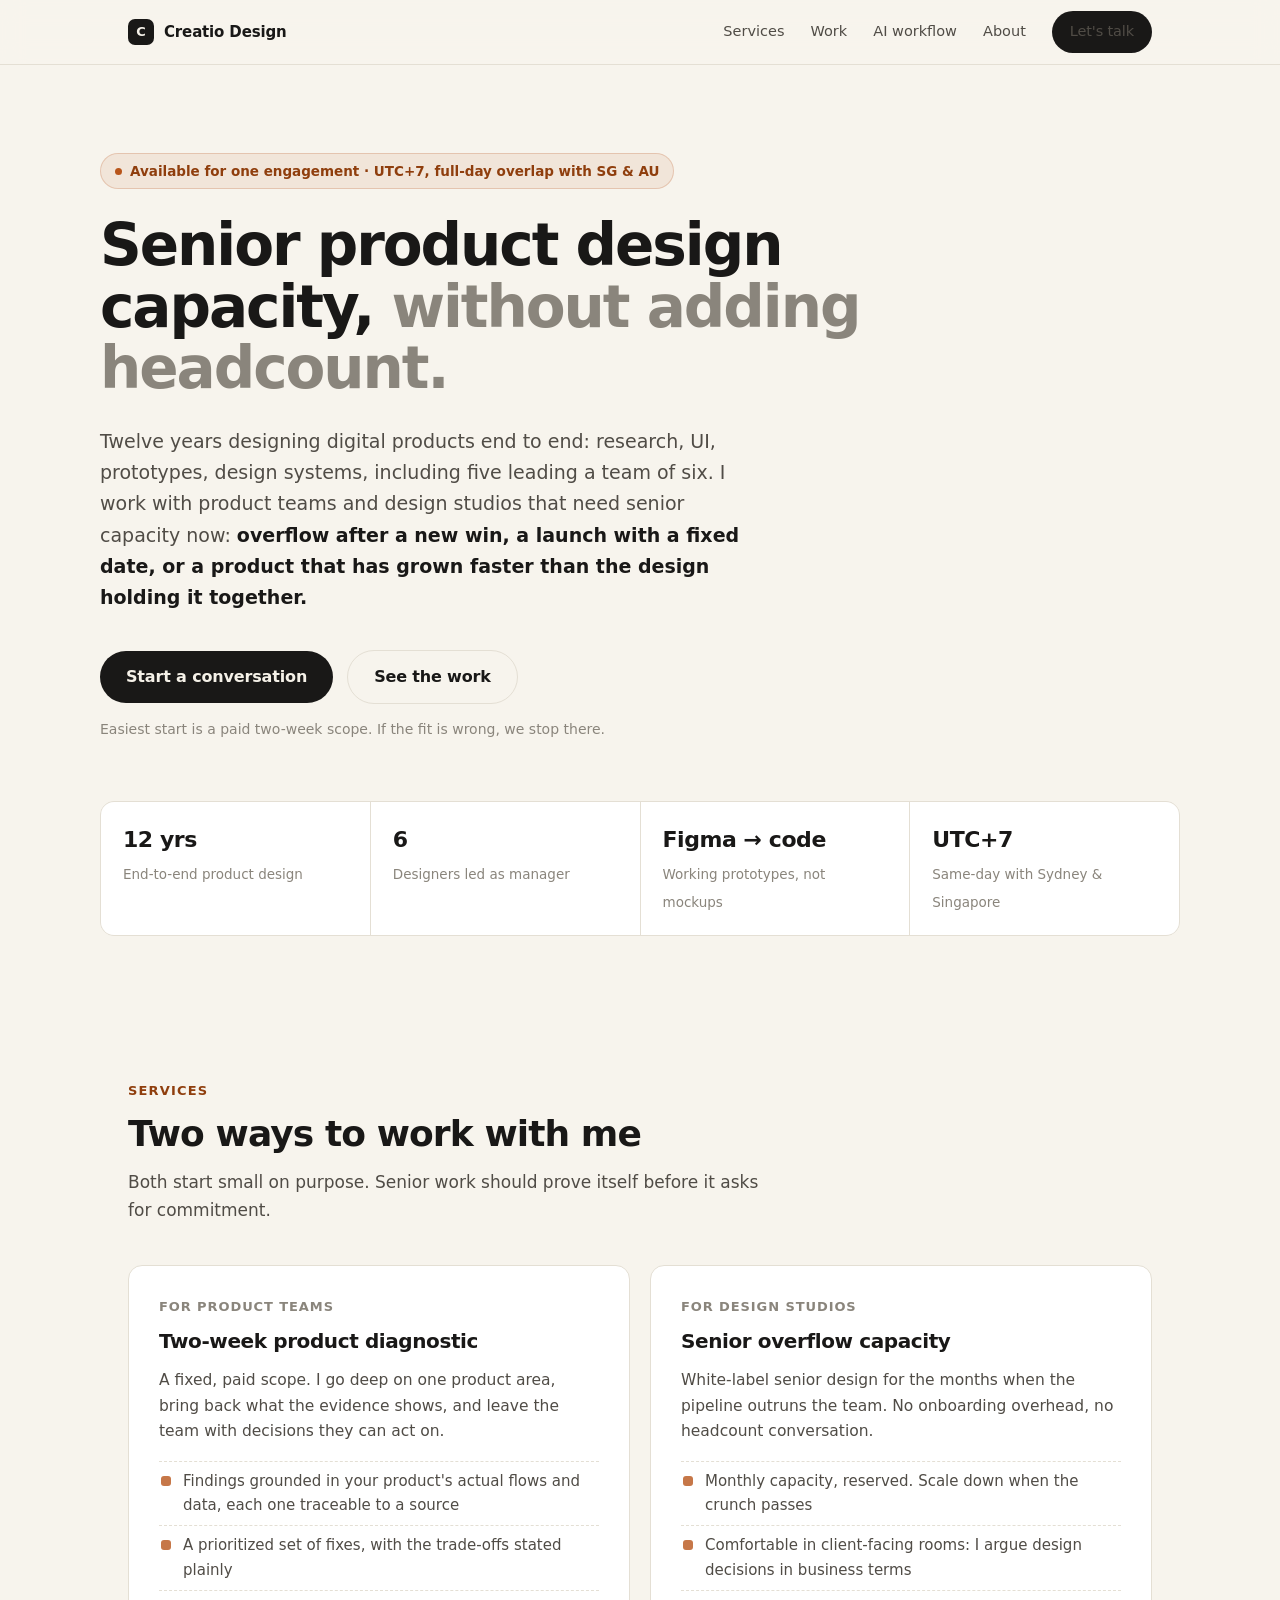
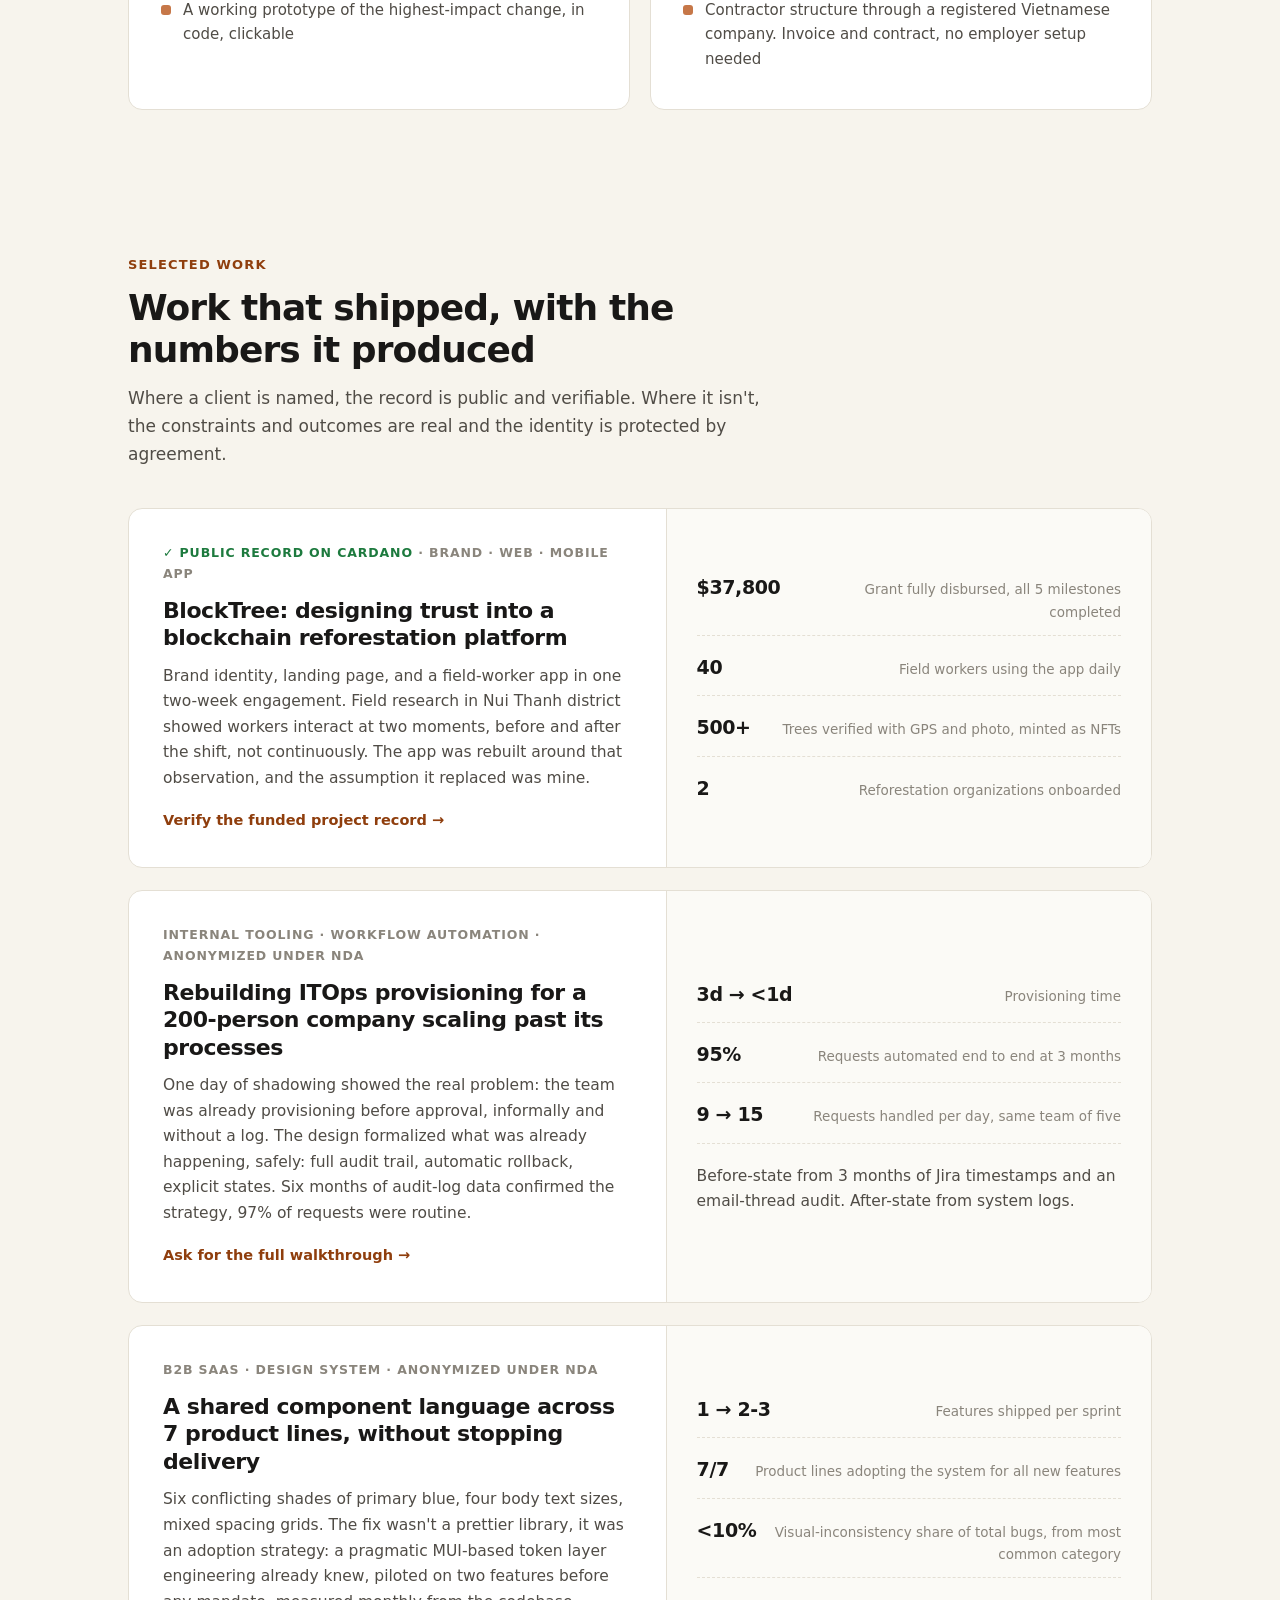
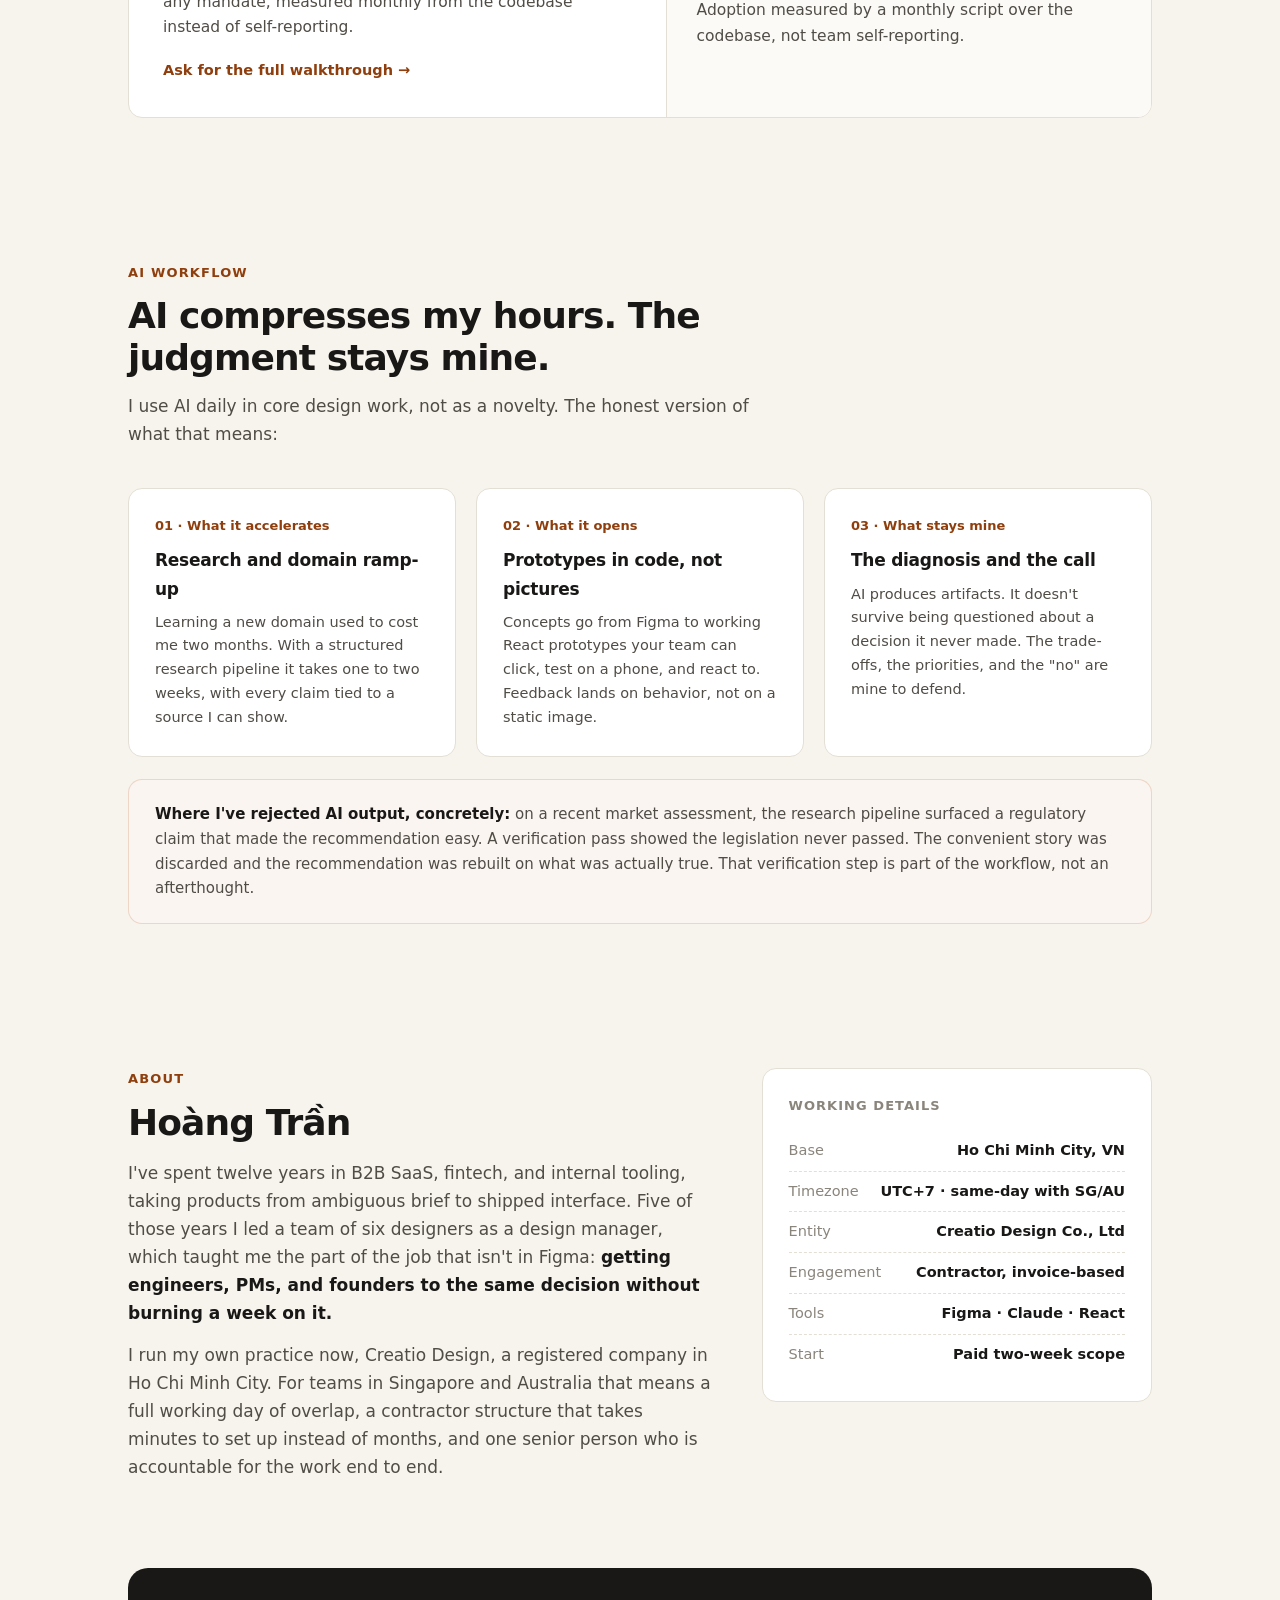
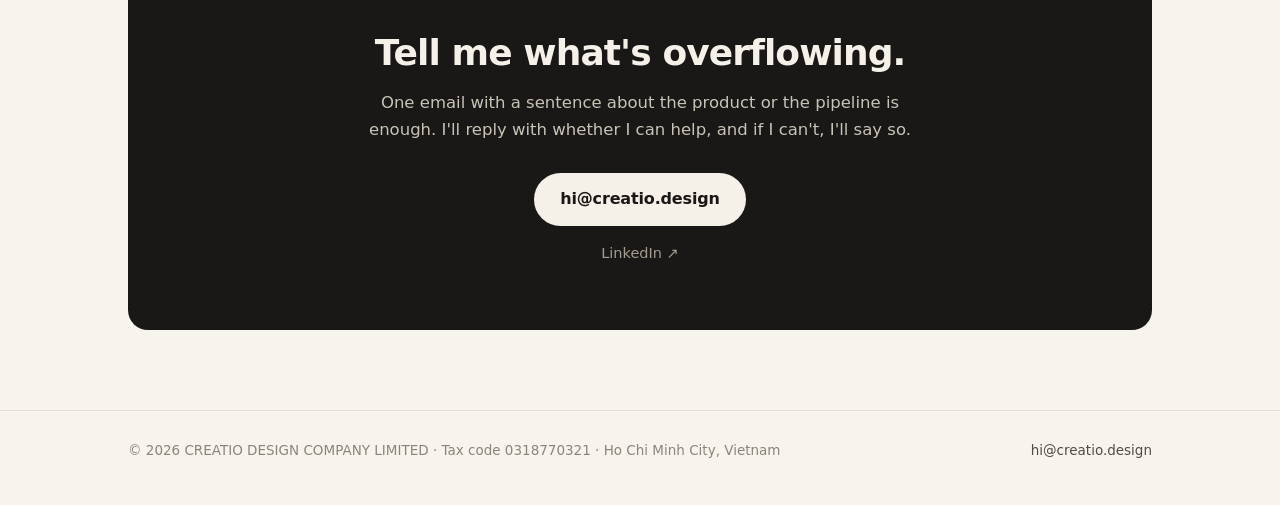
==== index.html @ 11fd7c92 "Add files via upload" ====
<!DOCTYPE html>
<html lang="en">
<head>
<meta charset="UTF-8">
<meta name="viewport" content="width=device-width, initial-scale=1.0">
<title>Hoàng Trần · Senior Product Designer · Creatio Design</title>
<meta name="description" content="Twelve years designing digital products end to end. Senior product design capacity for product teams and studios in Singapore and Australia, without adding headcount.">
<link rel="icon" href="data:image/svg+xml,<svg xmlns='http://www.w3.org/2000/svg' viewBox='0 0 32 32'><rect width='32' height='32' rx='7' fill='%23111110'/><text x='16' y='22' font-family='Inter,sans-serif' font-size='16' font-weight='700' fill='%23F5F1E8' text-anchor='middle'>C</text></svg>">
<style>
  @font-face { font-family:'Inter'; src:url('assets/fonts/inter-latin-400-normal.woff2') format('woff2'); font-weight:400; font-display:swap; }
  @font-face { font-family:'Inter'; src:url('assets/fonts/inter-latin-500-normal.woff2') format('woff2'); font-weight:500; font-display:swap; }
  @font-face { font-family:'Inter'; src:url('assets/fonts/inter-latin-600-normal.woff2') format('woff2'); font-weight:600; font-display:swap; }
  @font-face { font-family:'Inter'; src:url('assets/fonts/inter-latin-700-normal.woff2') format('woff2'); font-weight:700; font-display:swap; }

  :root {
    --bg: #F7F4ED;
    --surface: #FFFFFF;
    --ink: #191817;
    --ink-2: #504C46;
    --ink-3: #8A857C;
    --line: #E4DFD4;
    --accent: #B8551A;
    --accent-ink: #8F3E0D;
    --radius: 14px;
    --w: 1080px;
  }
  * { margin:0; padding:0; box-sizing:border-box; }
  html { scroll-behavior:smooth; }
  body {
    font-family:'Inter', system-ui, -apple-system, sans-serif;
    background:var(--bg); color:var(--ink);
    font-size:17px; line-height:1.65;
    -webkit-font-smoothing:antialiased;
    font-feature-settings:'ss01' 1;
  }
  .wrap { max-width:var(--w); margin:0 auto; padding:0 28px; }
  .tnum { font-variant-numeric:tabular-nums; }

  /* ---------- header ---------- */
  header {
    position:sticky; top:0; z-index:10;
    background:color-mix(in srgb, var(--bg) 88%, transparent);
    backdrop-filter:blur(12px);
    border-bottom:1px solid var(--line);
  }
  .nav { display:flex; align-items:center; justify-content:space-between; height:64px; }
  .brand { display:flex; align-items:center; gap:10px; font-weight:600; font-size:15px; letter-spacing:-0.01em; color:var(--ink); text-decoration:none; }
  .brand-mark { width:26px; height:26px; border-radius:7px; background:var(--ink); color:#F5F1E8; display:grid; place-items:center; font-size:13px; font-weight:700; }
  .nav-links { display:flex; gap:26px; align-items:center; }
  .nav-links a { font-size:14.5px; font-weight:500; color:var(--ink-2); text-decoration:none; }
  .nav-links a:hover { color:var(--ink); }
  .btn {
    display:inline-block; background:var(--ink); color:#F5F1E8;
    font-size:14.5px; font-weight:600; text-decoration:none;
    padding:9px 18px; border-radius:99px; letter-spacing:-0.01em;
  }
  .btn:hover { background:#000; }
  .btn-lg { padding:13px 26px; font-size:16px; }
  .btn-ghost { background:transparent; color:var(--ink); border:1.5px solid var(--line); }
  .btn-ghost:hover { background:var(--surface); border-color:var(--ink-3); }

  /* ---------- hero ---------- */
  .hero { padding:88px 0 72px; }
  .kicker {
    display:inline-flex; align-items:center; gap:8px;
    font-size:13.5px; font-weight:600; color:var(--accent-ink);
    background:color-mix(in srgb, var(--accent) 9%, transparent);
    border:1px solid color-mix(in srgb, var(--accent) 22%, transparent);
    padding:6px 14px; border-radius:99px; margin-bottom:26px;
  }
  .kicker .dot { width:7px; height:7px; border-radius:99px; background:var(--accent); }
  h1 {
    font-size:clamp(36px, 5.4vw, 58px); line-height:1.06;
    letter-spacing:-0.035em; font-weight:700; max-width:820px;
  }
  h1 em { font-style:normal; color:var(--ink-3); }
  .lede { margin-top:26px; max-width:660px; font-size:19px; color:var(--ink-2); }
  .lede strong { color:var(--ink); font-weight:600; }
  .hero-cta { margin-top:36px; display:flex; gap:14px; flex-wrap:wrap; align-items:center; }
  .hero-note { font-size:14px; color:var(--ink-3); margin-top:14px; }

  .facts {
    margin-top:60px; display:grid;
    grid-template-columns:repeat(4, 1fr); gap:1px;
    background:var(--line); border:1px solid var(--line);
    border-radius:var(--radius); overflow:hidden;
  }
  .fact { background:var(--surface); padding:20px 22px; }
  .fact b { display:block; font-size:22px; font-weight:700; letter-spacing:-0.02em; }
  .fact span { font-size:13.5px; color:var(--ink-3); }

  /* ---------- sections ---------- */
  section { padding:72px 0; }
  .sec-head { margin-bottom:40px; max-width:640px; }
  .sec-label { font-size:13px; font-weight:600; text-transform:uppercase; letter-spacing:0.09em; color:var(--accent-ink); margin-bottom:12px; }
  h2 { font-size:clamp(26px, 3.4vw, 36px); letter-spacing:-0.025em; line-height:1.15; font-weight:700; }
  .sec-head p { margin-top:14px; color:var(--ink-2); }

  /* ---------- services ---------- */
  .cards2 { display:grid; grid-template-columns:1fr 1fr; gap:20px; }
  .card {
    background:var(--surface); border:1px solid var(--line);
    border-radius:var(--radius); padding:30px;
  }
  .card h3 { font-size:20px; letter-spacing:-0.02em; margin-bottom:10px; }
  .card p { font-size:15.5px; color:var(--ink-2); }
  .card ul { list-style:none; margin-top:16px; }
  .card li { font-size:15px; color:var(--ink-2); padding:7px 0 7px 24px; position:relative; border-top:1px dashed var(--line); }
  .card li::before { content:''; position:absolute; left:2px; top:14px; width:10px; height:10px; border-radius:3px; background:color-mix(in srgb, var(--accent) 80%, transparent); }
  .card .who { font-size:13px; font-weight:600; color:var(--ink-3); text-transform:uppercase; letter-spacing:0.07em; margin-bottom:8px; }

  /* ---------- work ---------- */
  .work-list { display:flex; flex-direction:column; gap:22px; }
  .work {
    background:var(--surface); border:1px solid var(--line);
    border-radius:var(--radius); overflow:hidden;
    display:grid; grid-template-columns:1.05fr 0.95fr;
  }
  .work-cover { grid-column:1/-1; display:grid; grid-template-columns:repeat(3,1fr); gap:2px; }
  .work-cover img { width:100%; height:190px; object-fit:cover; display:block; background:#0E1F14; }
  .work-body { padding:34px; display:flex; flex-direction:column; }
  .work-tag { font-size:12.5px; font-weight:600; letter-spacing:0.07em; text-transform:uppercase; color:var(--ink-3); margin-bottom:12px; }
  .work-tag .verified { color:#1D7A3E; }
  .work h3 { font-size:22px; letter-spacing:-0.02em; line-height:1.25; margin-bottom:12px; }
  .work p { font-size:15.5px; color:var(--ink-2); }
  .work-link { margin-top:auto; padding-top:18px; font-size:14.5px; font-weight:600; color:var(--accent-ink); text-decoration:none; }
  .work-link:hover { text-decoration:underline; }
  .work-metrics {
    background:#FBFAF6; border-left:1px solid var(--line);
    padding:28px 30px; display:flex; flex-direction:column; justify-content:center; gap:16px;
  }
  .metric { display:flex; align-items:baseline; justify-content:space-between; gap:14px; border-bottom:1px dashed var(--line); padding-bottom:12px; }
  .metric:last-child { border-bottom:none; padding-bottom:0; }
  .metric b { font-size:19px; font-weight:700; letter-spacing:-0.02em; white-space:nowrap; }
  .metric span { font-size:13.5px; color:var(--ink-3); text-align:right; }
  .method-note { font-size:12.5px; color:var(--ink-3); margin-top:4px; }

  /* ---------- AI ---------- */
  .ai-grid { display:grid; grid-template-columns:1fr 1fr 1fr; gap:20px; }
  .ai-card { background:var(--surface); border:1px solid var(--line); border-radius:var(--radius); padding:26px; }
  .ai-card .n { font-size:13px; font-weight:700; color:var(--accent-ink); margin-bottom:10px; }
  .ai-card h3 { font-size:17px; letter-spacing:-0.015em; margin-bottom:8px; }
  .ai-card p { font-size:14.5px; color:var(--ink-2); }
  .ai-note {
    margin-top:22px; background:color-mix(in srgb, var(--accent) 6%, var(--surface));
    border:1px solid color-mix(in srgb, var(--accent) 20%, transparent);
    border-radius:var(--radius); padding:22px 26px; font-size:15px; color:var(--ink-2);
  }
  .ai-note b { color:var(--ink); }

  /* ---------- about / contact ---------- */
  .about { display:grid; grid-template-columns:1.2fr 0.8fr; gap:48px; align-items:start; }
  .about p { color:var(--ink-2); margin-bottom:14px; }
  .about p strong { color:var(--ink); }
  .side-card { background:var(--surface); border:1px solid var(--line); border-radius:var(--radius); padding:26px; }
  .side-card h4 { font-size:13px; text-transform:uppercase; letter-spacing:0.08em; color:var(--ink-3); margin-bottom:14px; }
  .side-row { display:flex; justify-content:space-between; gap:12px; font-size:14.5px; padding:8px 0; border-bottom:1px dashed var(--line); }
  .side-row:last-child { border-bottom:none; }
  .side-row span { color:var(--ink-3); }
  .side-row b { font-weight:600; text-align:right; }

  .contact {
    background:var(--ink); color:#F5F1E8; border-radius:20px;
    padding:64px 48px; text-align:center; margin-bottom:80px;
  }
  .contact h2 { color:#F5F1E8; }
  .contact p { max-width:560px; margin:16px auto 0; color:#C9C3B7; font-size:16.5px; }
  .contact .btn { background:#F5F1E8; color:var(--ink); margin-top:30px; }
  .contact .btn:hover { background:#fff; }
  .contact .mail { display:block; margin-top:16px; font-size:14.5px; color:#A39D91; text-decoration:none; }

  footer { border-top:1px solid var(--line); padding:28px 0 44px; }
  .foot { display:flex; justify-content:space-between; gap:18px; flex-wrap:wrap; font-size:13.5px; color:var(--ink-3); }
  .foot a { color:var(--ink-2); text-decoration:none; }

  @media (max-width: 880px) {
    .facts { grid-template-columns:1fr 1fr; }
    .cards2, .ai-grid { grid-template-columns:1fr; }
    .work { grid-template-columns:1fr; }
    .work-metrics { border-left:none; border-top:1px solid var(--line); }
    .about { grid-template-columns:1fr; }
    .nav-links a:not(.btn) { display:none; }
  }
</style>
</head>
<body>

<header>
  <div class="wrap nav">
    <a class="brand" href="#top"><span class="brand-mark">C</span> Creatio Design</a>
    <nav class="nav-links">
      <a href="#services">Services</a>
      <a href="#work">Work</a>
      <a href="#ai">AI workflow</a>
      <a href="#about">About</a>
      <a class="btn" href="mailto:hi@creatio.design">Let's talk</a>
    </nav>
  </div>
</header>

<main id="top">

  <!-- ============ HERO ============ -->
  <div class="wrap hero">
    <div class="kicker"><span class="dot"></span> Available for one engagement · UTC+7, full-day overlap with SG &amp; AU</div>
    <h1>Senior product design capacity, <em>without adding headcount.</em></h1>
    <p class="lede">
      Twelve years designing digital products end to end: research, UI, prototypes,
      design systems, including five leading a team of six. I work with product teams
      and design studios that need senior capacity now: <strong>overflow after a new win,
      a launch with a fixed date, or a product that has grown faster than the design
      holding it together.</strong>
    </p>
    <div class="hero-cta">
      <a class="btn btn-lg" href="mailto:hi@creatio.design">Start a conversation</a>
      <a class="btn btn-lg btn-ghost" href="#work">See the work</a>
    </div>
    <p class="hero-note">Easiest start is a paid two-week scope. If the fit is wrong, we stop there.</p>

    <div class="facts">
      <div class="fact"><b class="tnum">12 yrs</b><span>End-to-end product design</span></div>
      <div class="fact"><b class="tnum">6</b><span>Designers led as manager</span></div>
      <div class="fact"><b>Figma → code</b><span>Working prototypes, not mockups</span></div>
      <div class="fact"><b>UTC+7</b><span>Same-day with Sydney &amp; Singapore</span></div>
    </div>
  </div>

  <!-- ============ SERVICES ============ -->
  <section id="services">
    <div class="wrap">
      <div class="sec-head">
        <div class="sec-label">Services</div>
        <h2>Two ways to work with me</h2>
        <p>Both start small on purpose. Senior work should prove itself before it asks for commitment.</p>
      </div>
      <div class="cards2">
        <div class="card">
          <div class="who">For product teams</div>
          <h3>Two-week product diagnostic</h3>
          <p>A fixed, paid scope. I go deep on one product area, bring back what the
             evidence shows, and leave the team with decisions they can act on.</p>
          <ul>
            <li>Findings grounded in your product's actual flows and data, each one traceable to a source</li>
            <li>A prioritized set of fixes, with the trade-offs stated plainly</li>
            <li>A working prototype of the highest-impact change, in code, clickable</li>
          </ul>
        </div>
        <div class="card">
          <div class="who">For design studios</div>
          <h3>Senior overflow capacity</h3>
          <p>White-label senior design for the months when the pipeline outruns the team.
             No onboarding overhead, no headcount conversation.</p>
          <ul>
            <li>Monthly capacity, reserved. Scale down when the crunch passes</li>
            <li>Comfortable in client-facing rooms: I argue design decisions in business terms</li>
            <li>Contractor structure through a registered Vietnamese company. Invoice and contract, no employer setup needed</li>
          </ul>
        </div>
      </div>
    </div>
  </section>

  <!-- ============ WORK ============ -->
  <section id="work">
    <div class="wrap">
      <div class="sec-head">
        <div class="sec-label">Selected work</div>
        <h2>Work that shipped, with the numbers it produced</h2>
        <p>Where a client is named, the record is public and verifiable.
           Where it isn't, the constraints and outcomes are real and the identity is protected by agreement.</p>
      </div>

      <div class="work-list">

        <!-- BlockTree -->
        <div class="work">
          <div class="work-cover">
            <img src="assets/img/bt-brand-logo.png" alt="BlockTree brand identity" loading="lazy" onerror="this.remove()">
            <img src="assets/img/bt-app-cover.png" alt="BlockTree field worker app" loading="lazy" onerror="this.remove()">
            <img src="assets/img/bt-web-cover.png" alt="BlockTree website" loading="lazy" onerror="this.remove()">
          </div>
          <div class="work-body">
            <div class="work-tag"><span class="verified">✓ Public record on Cardano</span> · Brand · Web · Mobile app</div>
            <h3>BlockTree: designing trust into a blockchain reforestation platform</h3>
            <p>Brand identity, landing page, and a field-worker app in one two-week engagement.
               Field research in Nui Thanh district showed workers interact at two moments,
               before and after the shift, not continuously. The app was rebuilt around that
               observation, and the assumption it replaced was mine.</p>
            <!-- data-slot: blocktree-imagery -->
            <a class="work-link" href="https://projectcatalyst.io/funds/9/dapps-products-and-integrations/cardano-forest-blocktreeasia" target="_blank" rel="noopener">Verify the funded project record →</a>
          </div>
          <div class="work-metrics">
            <div class="metric"><b class="tnum">$37,800</b><span>Grant fully disbursed, all 5 milestones completed</span></div>
            <div class="metric"><b class="tnum">40</b><span>Field workers using the app daily</span></div>
            <div class="metric"><b class="tnum">500+</b><span>Trees verified with GPS and photo, minted as NFTs</span></div>
            <div class="metric"><b class="tnum">2</b><span>Reforestation organizations onboarded</span></div>
          </div>
        </div>

        <!-- ITOps -->
        <div class="work">
          <div class="work-body">
            <div class="work-tag">Internal tooling · Workflow automation · Anonymized under NDA</div>
            <h3>Rebuilding ITOps provisioning for a 200-person company scaling past its processes</h3>
            <p>One day of shadowing showed the real problem: the team was already provisioning
               before approval, informally and without a log. The design formalized what was
               already happening, safely: full audit trail, automatic rollback, explicit states.
               Six months of audit-log data confirmed the strategy, 97% of requests were routine.</p>
            <a class="work-link" href="mailto:hi@creatio.design?subject=ITOps case walkthrough">Ask for the full walkthrough →</a>
          </div>
          <div class="work-metrics">
            <div class="metric"><b class="tnum">3d → &lt;1d</b><span>Provisioning time</span></div>
            <div class="metric"><b class="tnum">95%</b><span>Requests automated end to end at 3 months</span></div>
            <div class="metric"><b class="tnum">9 → 15</b><span>Requests handled per day, same team of five</span></div>
            <p class="method-note">Before-state from 3 months of Jira timestamps and an email-thread audit. After-state from system logs.</p>
          </div>
        </div>

        <!-- Design system -->
        <div class="work">
          <div class="work-body">
            <div class="work-tag">B2B SaaS · Design system · Anonymized under NDA</div>
            <h3>A shared component language across 7 product lines, without stopping delivery</h3>
            <p>Six conflicting shades of primary blue, four body text sizes, mixed spacing grids.
               The fix wasn't a prettier library, it was an adoption strategy: a pragmatic
               MUI-based token layer engineering already knew, piloted on two features before
               any mandate, measured monthly from the codebase instead of self-reporting.</p>
            <a class="work-link" href="mailto:hi@creatio.design?subject=Design system case walkthrough">Ask for the full walkthrough →</a>
          </div>
          <div class="work-metrics">
            <div class="metric"><b class="tnum">1 → 2-3</b><span>Features shipped per sprint</span></div>
            <div class="metric"><b class="tnum">7/7</b><span>Product lines adopting the system for all new features</span></div>
            <div class="metric"><b class="tnum">&lt;10%</b><span>Visual-inconsistency share of total bugs, from most common category</span></div>
            <p class="method-note">Adoption measured by a monthly script over the codebase, not team self-reporting.</p>
          </div>
        </div>

      </div>
    </div>
  </section>

  <!-- ============ AI ============ -->
  <section id="ai">
    <div class="wrap">
      <div class="sec-head">
        <div class="sec-label">AI workflow</div>
        <h2>AI compresses my hours. The judgment stays mine.</h2>
        <p>I use AI daily in core design work, not as a novelty. The honest version of what that means:</p>
      </div>
      <div class="ai-grid">
        <div class="ai-card">
          <div class="n">01 · What it accelerates</div>
          <h3>Research and domain ramp-up</h3>
          <p>Learning a new domain used to cost me two months. With a structured research
             pipeline it takes one to two weeks, with every claim tied to a source I can show.</p>
        </div>
        <div class="ai-card">
          <div class="n">02 · What it opens</div>
          <h3>Prototypes in code, not pictures</h3>
          <p>Concepts go from Figma to working React prototypes your team can click,
             test on a phone, and react to. Feedback lands on behavior, not on a static image.</p>
        </div>
        <div class="ai-card">
          <div class="n">03 · What stays mine</div>
          <h3>The diagnosis and the call</h3>
          <p>AI produces artifacts. It doesn't survive being questioned about a decision
             it never made. The trade-offs, the priorities, and the "no" are mine to defend.</p>
        </div>
      </div>
      <div class="ai-note">
        <b>Where I've rejected AI output, concretely:</b> on a recent market assessment,
        the research pipeline surfaced a regulatory claim that made the recommendation easy.
        A verification pass showed the legislation never passed. The convenient story was
        discarded and the recommendation was rebuilt on what was actually true. That
        verification step is part of the workflow, not an afterthought.
      </div>
    </div>
  </section>

  <!-- ============ ABOUT ============ -->
  <section id="about">
    <div class="wrap about">
      <div>
        <div class="sec-label">About</div>
        <h2>Hoàng Trần</h2>
        <p style="margin-top:16px;">
          I've spent twelve years in B2B SaaS, fintech, and internal tooling, taking products
          from ambiguous brief to shipped interface. Five of those years I led a team of six
          designers as a design manager, which taught me the part of the job that isn't in
          Figma: <strong>getting engineers, PMs, and founders to the same decision without
          burning a week on it.</strong>
        </p>
        <p>
          I run my own practice now, Creatio Design, a registered company in Ho Chi Minh City.
          For teams in Singapore and Australia that means a full working day of overlap,
          a contractor structure that takes minutes to set up instead of months, and one
          senior person who is accountable for the work end to end.
        </p>
      </div>
      <div class="side-card">
        <h4>Working details</h4>
        <div class="side-row"><span>Base</span><b>Ho Chi Minh City, VN</b></div>
        <div class="side-row"><span>Timezone</span><b>UTC+7 · same-day with SG/AU</b></div>
        <div class="side-row"><span>Entity</span><b>Creatio Design Co., Ltd</b></div>
        <div class="side-row"><span>Engagement</span><b>Contractor, invoice-based</b></div>
        <div class="side-row"><span>Tools</span><b>Figma · Claude · React</b></div>
        <div class="side-row"><span>Start</span><b>Paid two-week scope</b></div>
      </div>
    </div>
  </section>

  <!-- ============ CONTACT ============ -->
  <div class="wrap">
    <div class="contact" id="contact">
      <h2>Tell me what's overflowing.</h2>
      <p>One email with a sentence about the product or the pipeline is enough.
         I'll reply with whether I can help, and if I can't, I'll say so.</p>
      <a class="btn btn-lg" href="mailto:hi@creatio.design">hi@creatio.design</a>
      <a class="mail" href="https://www.linkedin.com/in/hoangtran-designer" target="_blank" rel="noopener">LinkedIn ↗</a>
    </div>
  </div>

</main>

<footer>
  <div class="wrap foot">
    <div>© 2026 CREATIO DESIGN COMPANY LIMITED · Tax code 0318770321 · Ho Chi Minh City, Vietnam</div>
    <div><a href="mailto:hi@creatio.design">hi@creatio.design</a></div>
  </div>
</footer>

</body>
</html>
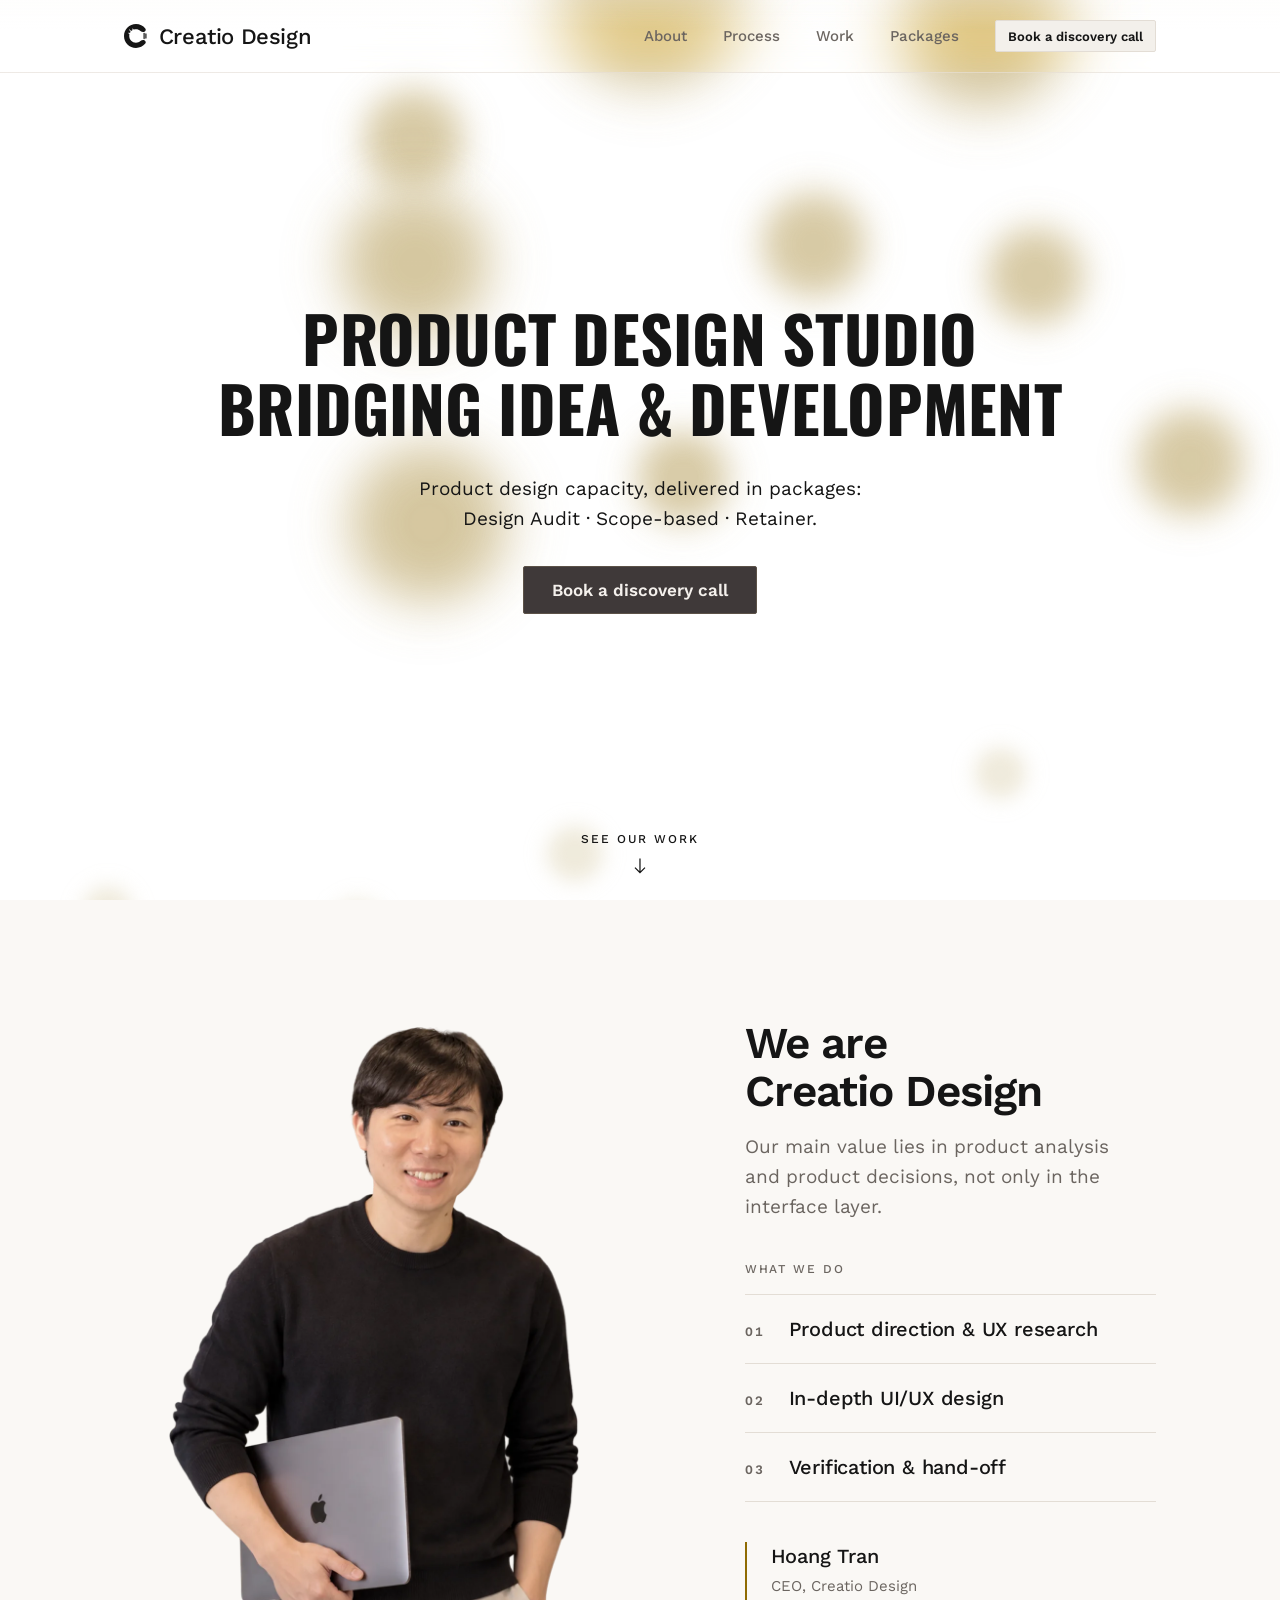
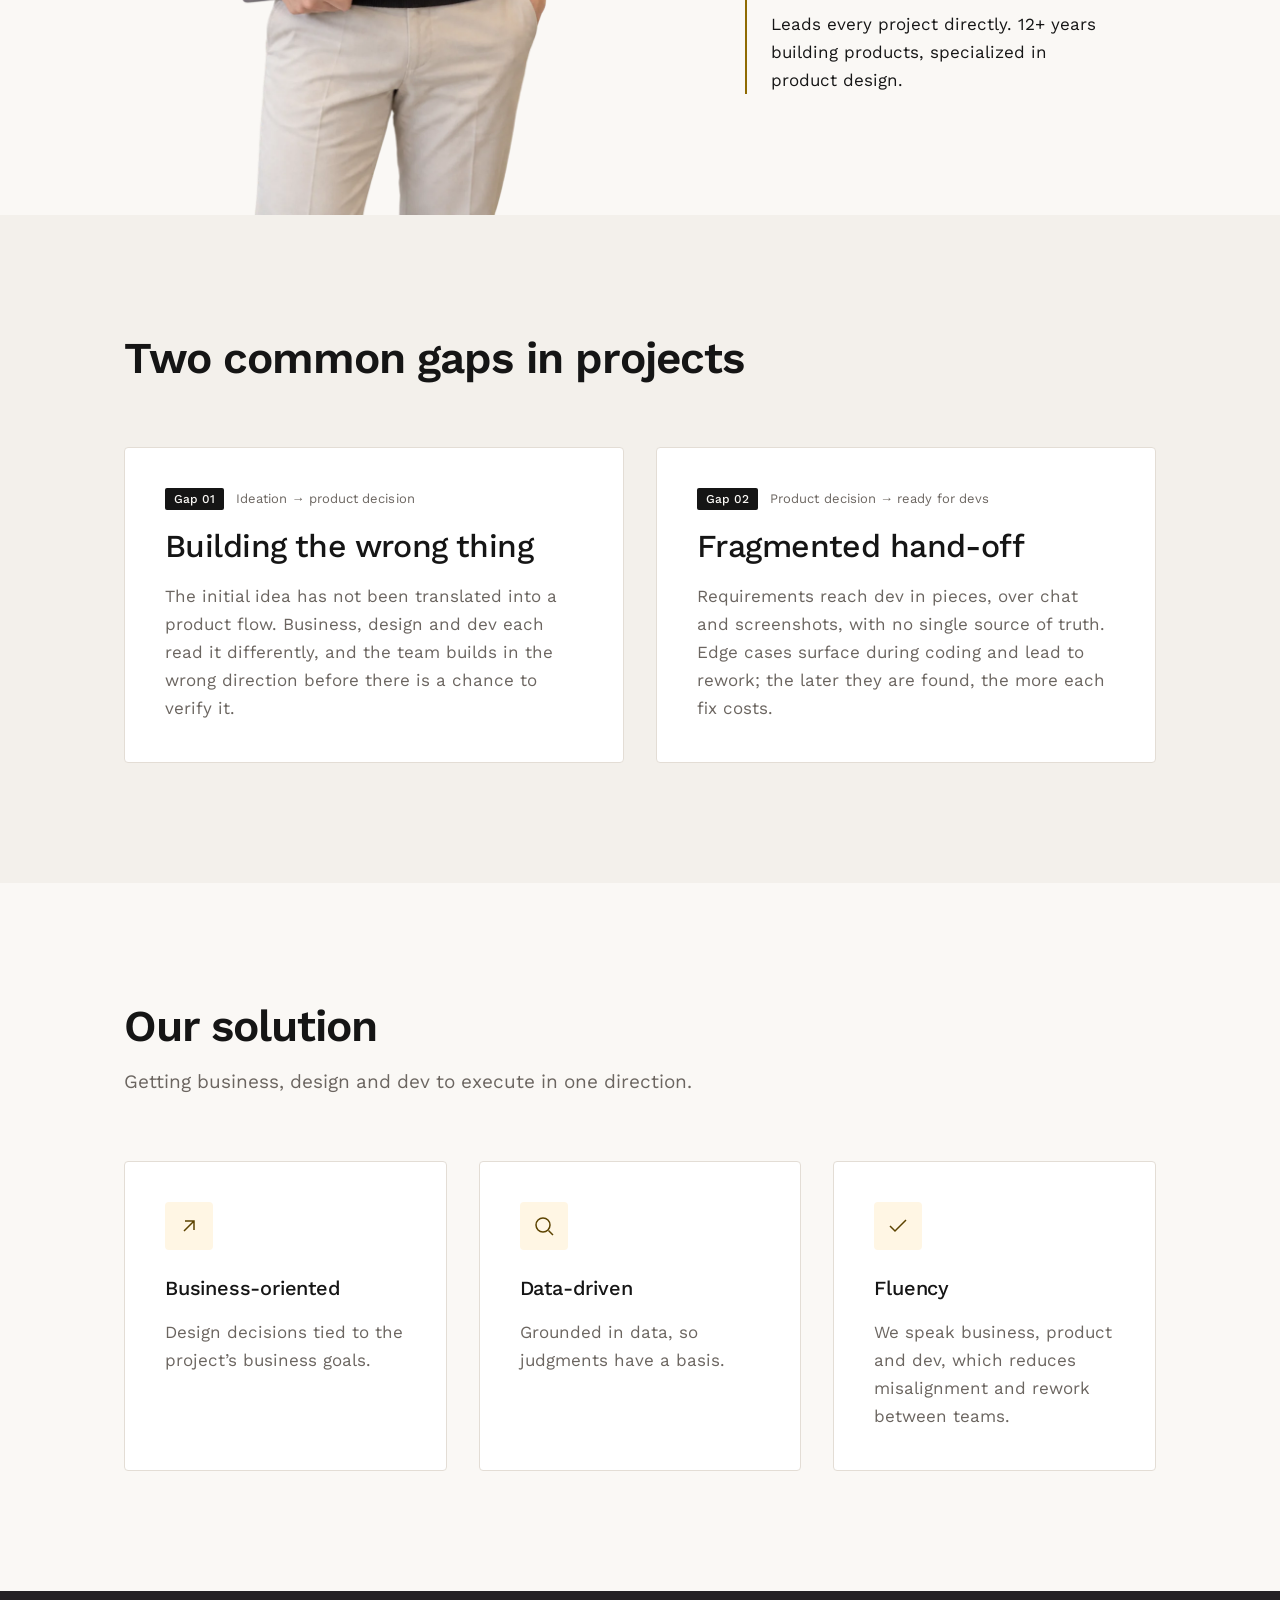
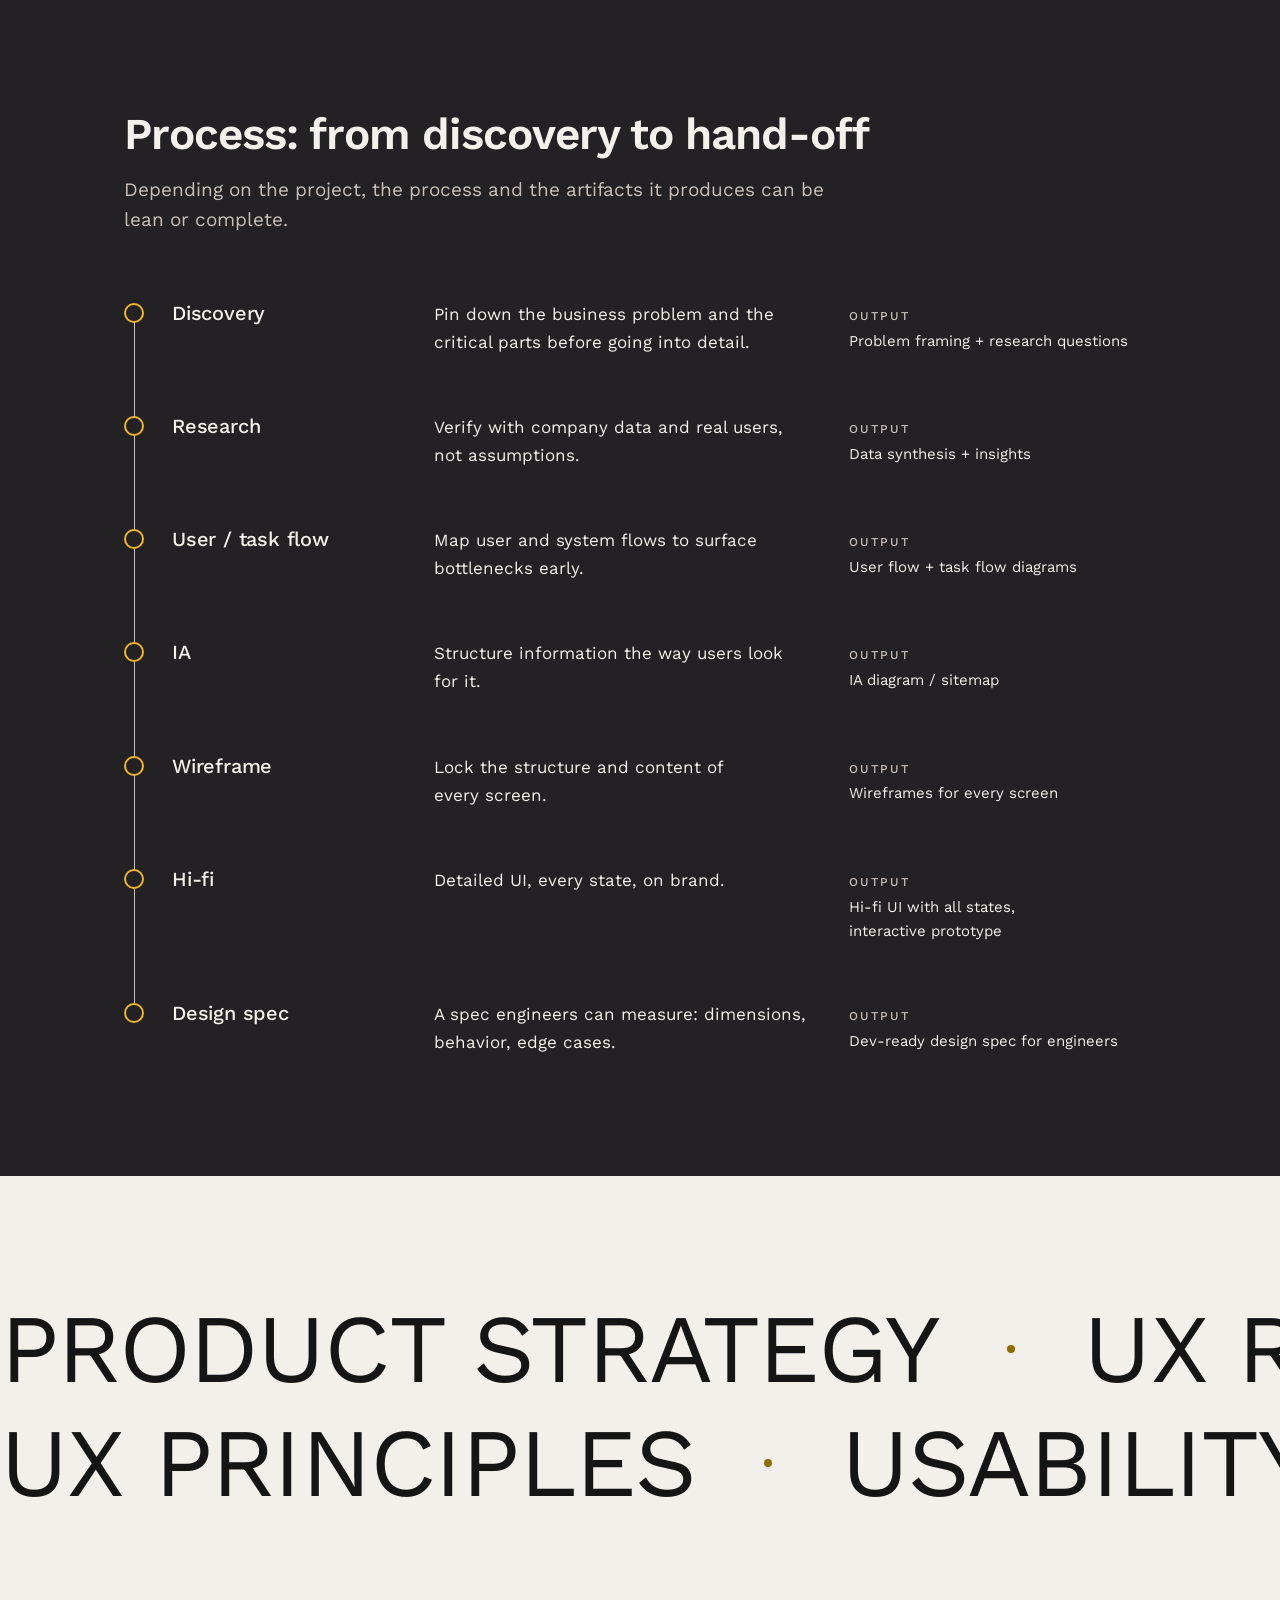
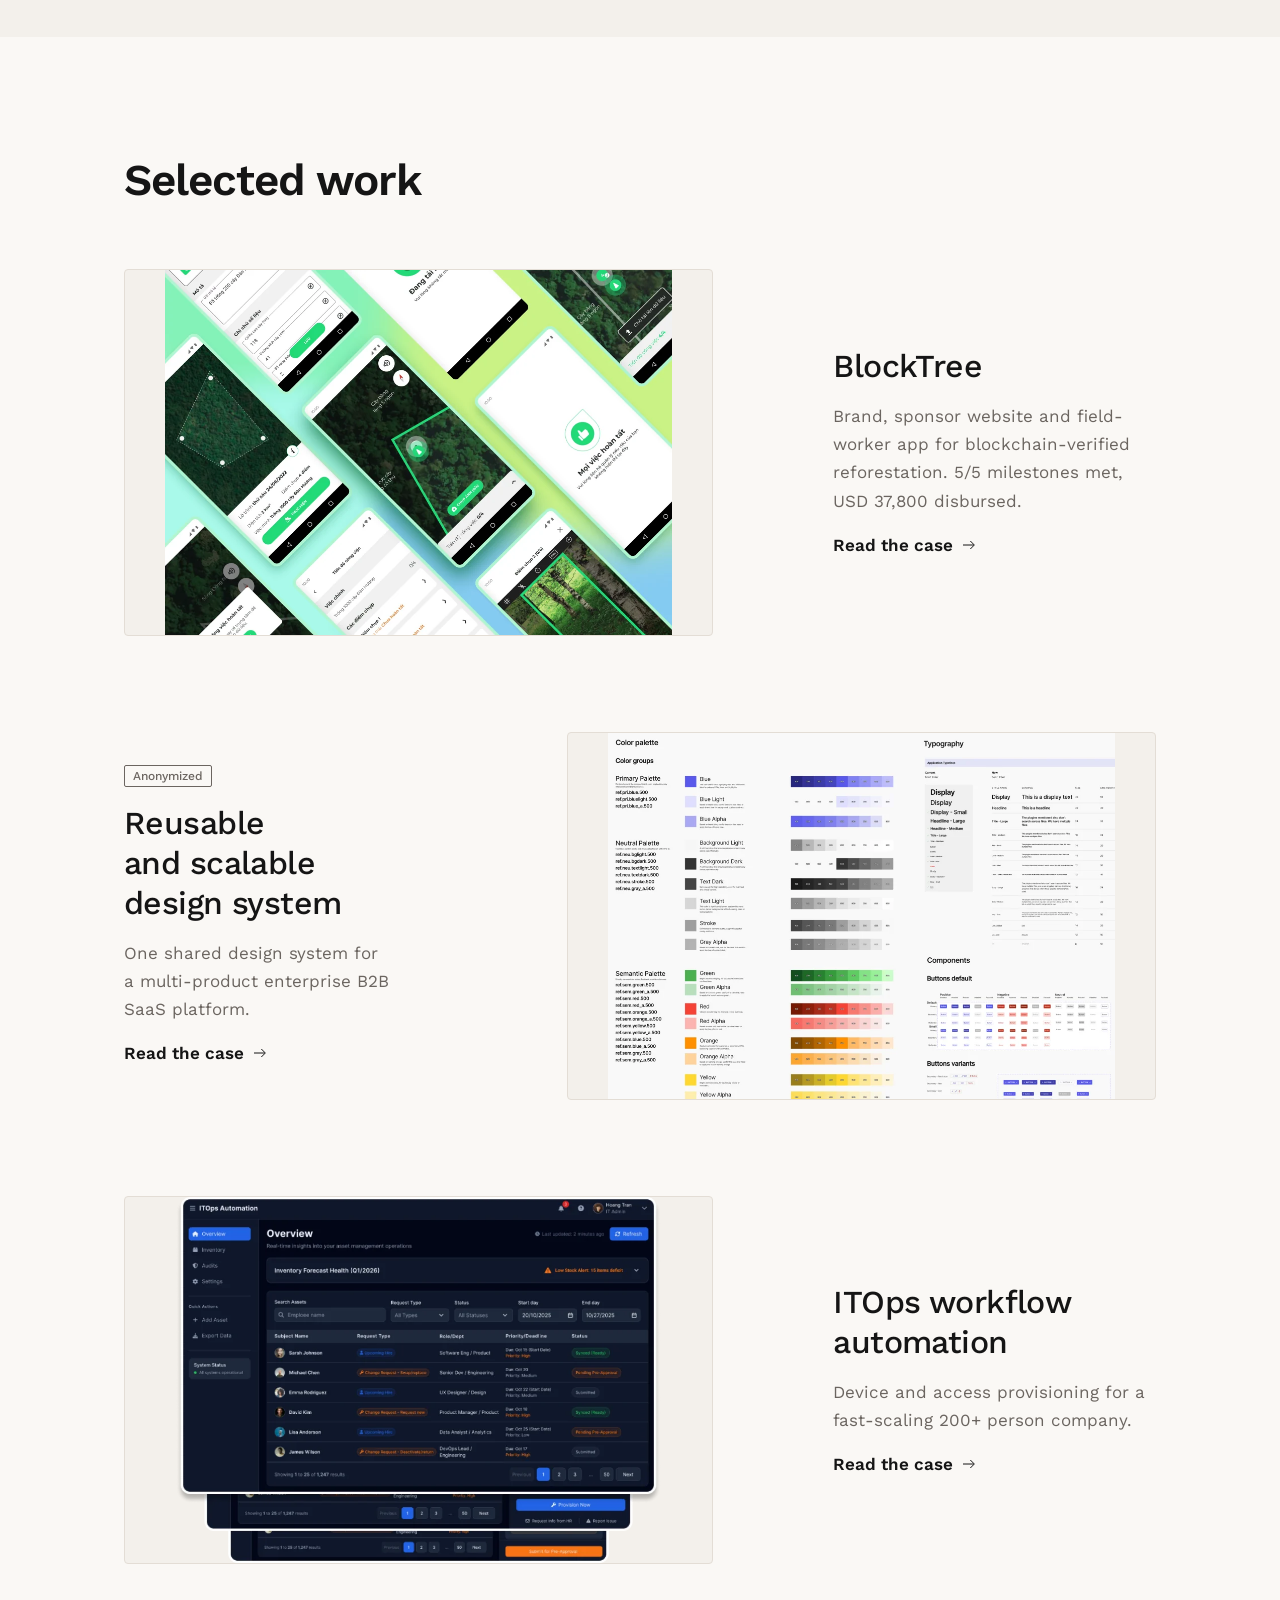
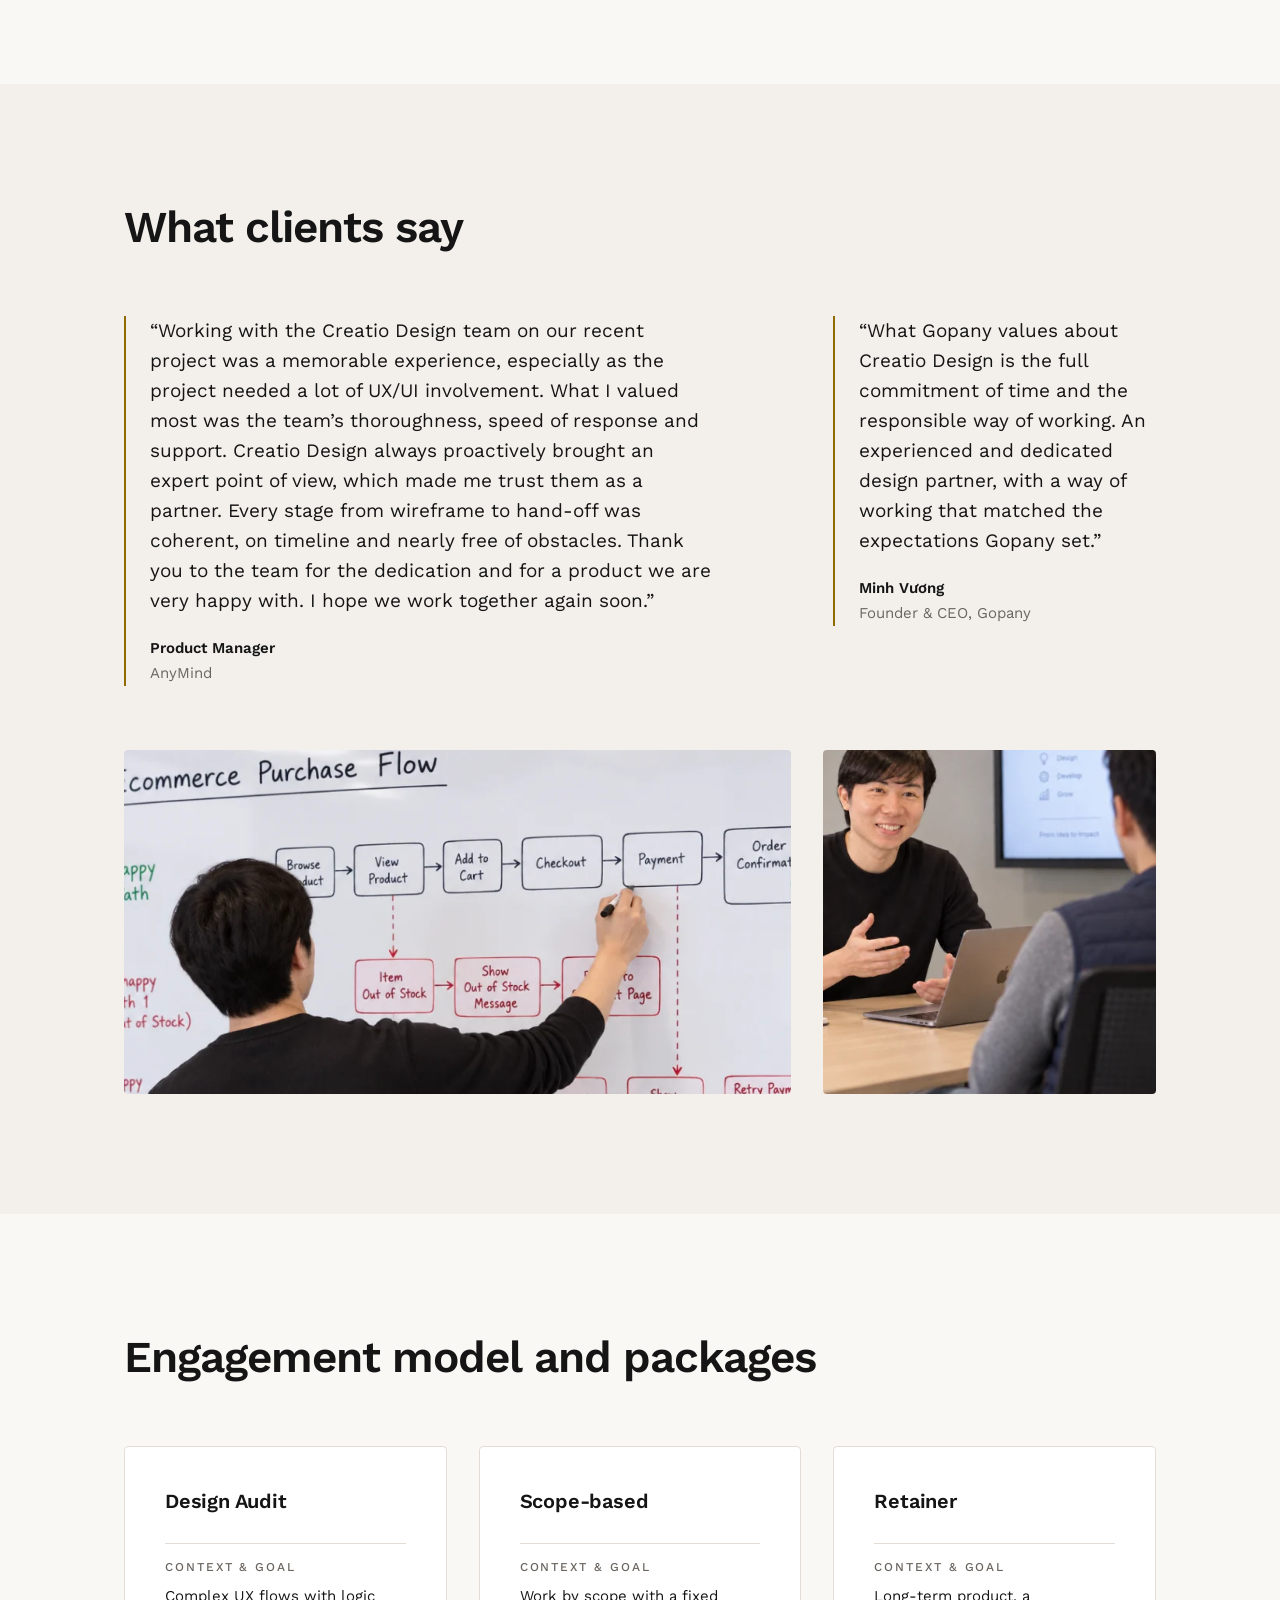
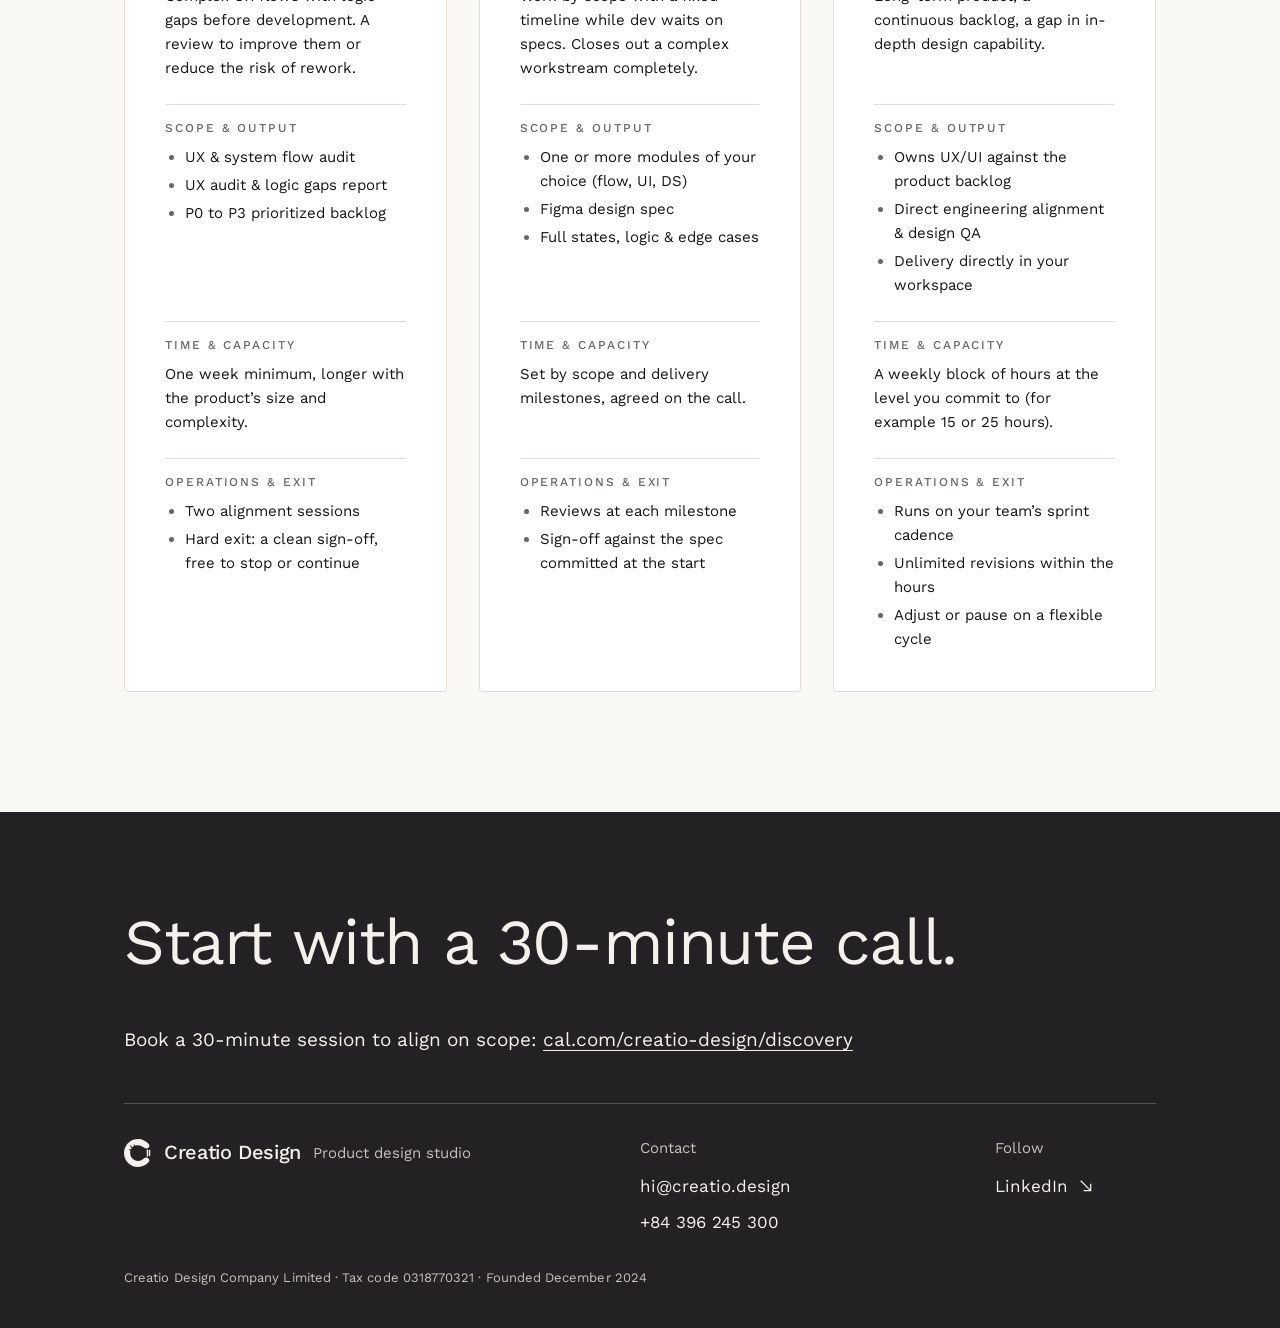
==== commit dad02ed9: "Replace the site with the redesign from hiCreatio/creatiowebsite Built from creatiowebsite branch re" ====
--- a/index.html
+++ b/index.html
@@ -1,433 +1,494 @@
-<!DOCTYPE html>
+<!doctype html>
 <html lang="en">
 <head>
-<meta charset="UTF-8">
-<meta name="viewport" content="width=device-width, initial-scale=1.0">
-<title>Hoàng Trần · Senior Product Designer · Creatio Design</title>
-<meta name="description" content="Twelve years designing digital products end to end. Senior product design capacity for product teams and studios in Singapore and Australia, without adding headcount.">
-<link rel="icon" href="data:image/svg+xml,<svg xmlns='http://www.w3.org/2000/svg' viewBox='0 0 32 32'><rect width='32' height='32' rx='7' fill='%23111110'/><text x='16' y='22' font-family='Inter,sans-serif' font-size='16' font-weight='700' fill='%23F5F1E8' text-anchor='middle'>C</text></svg>">
-<style>
-  @font-face { font-family:'Inter'; src:url('assets/fonts/inter-latin-400-normal.woff2') format('woff2'); font-weight:400; font-display:swap; }
-  @font-face { font-family:'Inter'; src:url('assets/fonts/inter-latin-500-normal.woff2') format('woff2'); font-weight:500; font-display:swap; }
-  @font-face { font-family:'Inter'; src:url('assets/fonts/inter-latin-600-normal.woff2') format('woff2'); font-weight:600; font-display:swap; }
-  @font-face { font-family:'Inter'; src:url('assets/fonts/inter-latin-700-normal.woff2') format('woff2'); font-weight:700; font-display:swap; }
-
-  :root {
-    --bg: #F7F4ED;
-    --surface: #FFFFFF;
-    --ink: #191817;
-    --ink-2: #504C46;
-    --ink-3: #8A857C;
-    --line: #E4DFD4;
-    --accent: #B8551A;
-    --accent-ink: #8F3E0D;
-    --radius: 14px;
-    --w: 1080px;
+  <meta charset="utf-8">
+  <meta name="viewport" content="width=device-width, initial-scale=1">
+  <title>Creatio Design · Product design studio bridging idea &amp; development</title>
+  <meta name="description" content="Product design capacity in packages (Design Audit, Scope-based, Retainer): product direction, UX research, in-depth UI/UX design, verification and dev-ready hand-off.">
+  <link rel="canonical" href="https://creatio.design/">
+  <meta property="og:type" content="website">
+  <meta property="og:site_name" content="Creatio Design">
+  <meta property="og:title" content="Creatio Design · Product design studio bridging idea &amp; development">
+  <meta property="og:description" content="Product design capacity in packages (Design Audit, Scope-based, Retainer): product direction, UX research, in-depth UI/UX design, verification and dev-ready hand-off.">
+  <meta property="og:url" content="https://creatio.design/">
+  <meta property="og:image" content="https://creatio.design/assets/img/og-cover.jpg">
+  <meta name="twitter:card" content="summary_large_image">
+  <link rel="icon" href="favicon.svg" type="image/svg+xml">
+  <link rel="preload" href="design-system/fonts/work-sans-latin-400-normal.woff2" as="font" type="font/woff2" crossorigin>
+  <link rel="preload" href="design-system/fonts/oswald-latin-700-normal.woff2" as="font" type="font/woff2" crossorigin>
+  <link rel="stylesheet" href="design-system/fonts.css">
+  <link rel="stylesheet" href="design-system/tokens.css">
+  <link rel="stylesheet" href="design-system/typography.css">
+  <link rel="stylesheet" href="design-system/components.css">
+  <link rel="stylesheet" href="assets/css/site.css">
+  <script type="application/ld+json">
+  {
+    "@context": "https://schema.org",
+    "@type": "Organization",
+    "name": "Creatio Design",
+    "legalName": "Creatio Design Company Limited",
+    "url": "https://creatio.design/",
+    "logo": "https://creatio.design/favicon.svg",
+    "email": "hi@creatio.design",
+    "telephone": "+84396245300",
+    "foundingDate": "2024-12",
+    "taxID": "0318770321",
+    "founder": {
+      "@type": "Person",
+      "name": "Hoang Tran",
+      "jobTitle": "CEO",
+      "sameAs": "https://www.linkedin.com/in/hoangtran-designer"
+    }
   }
-  * { margin:0; padding:0; box-sizing:border-box; }
-  html { scroll-behavior:smooth; }
-  body {
-    font-family:'Inter', system-ui, -apple-system, sans-serif;
-    background:var(--bg); color:var(--ink);
-    font-size:17px; line-height:1.65;
-    -webkit-font-smoothing:antialiased;
-    font-feature-settings:'ss01' 1;
-  }
-  .wrap { max-width:var(--w); margin:0 auto; padding:0 28px; }
-  .tnum { font-variant-numeric:tabular-nums; }
-
-  /* ---------- header ---------- */
-  header {
-    position:sticky; top:0; z-index:10;
-    background:color-mix(in srgb, var(--bg) 88%, transparent);
-    backdrop-filter:blur(12px);
-    border-bottom:1px solid var(--line);
-  }
-  .nav { display:flex; align-items:center; justify-content:space-between; height:64px; }
-  .brand { display:flex; align-items:center; gap:10px; font-weight:600; font-size:15px; letter-spacing:-0.01em; color:var(--ink); text-decoration:none; }
-  .brand-mark { width:26px; height:26px; border-radius:7px; background:var(--ink); color:#F5F1E8; display:grid; place-items:center; font-size:13px; font-weight:700; }
-  .nav-links { display:flex; gap:26px; align-items:center; }
-  .nav-links a { font-size:14.5px; font-weight:500; color:var(--ink-2); text-decoration:none; }
-  .nav-links a:hover { color:var(--ink); }
-  .btn {
-    display:inline-block; background:var(--ink); color:#F5F1E8;
-    font-size:14.5px; font-weight:600; text-decoration:none;
-    padding:9px 18px; border-radius:99px; letter-spacing:-0.01em;
-  }
-  .btn:hover { background:#000; }
-  .btn-lg { padding:13px 26px; font-size:16px; }
-  .btn-ghost { background:transparent; color:var(--ink); border:1.5px solid var(--line); }
-  .btn-ghost:hover { background:var(--surface); border-color:var(--ink-3); }
-
-  /* ---------- hero ---------- */
-  .hero { padding:88px 0 72px; }
-  .kicker {
-    display:inline-flex; align-items:center; gap:8px;
-    font-size:13.5px; font-weight:600; color:var(--accent-ink);
-    background:color-mix(in srgb, var(--accent) 9%, transparent);
-    border:1px solid color-mix(in srgb, var(--accent) 22%, transparent);
-    padding:6px 14px; border-radius:99px; margin-bottom:26px;
-  }
-  .kicker .dot { width:7px; height:7px; border-radius:99px; background:var(--accent); }
-  h1 {
-    font-size:clamp(36px, 5.4vw, 58px); line-height:1.06;
-    letter-spacing:-0.035em; font-weight:700; max-width:820px;
-  }
-  h1 em { font-style:normal; color:var(--ink-3); }
-  .lede { margin-top:26px; max-width:660px; font-size:19px; color:var(--ink-2); }
-  .lede strong { color:var(--ink); font-weight:600; }
-  .hero-cta { margin-top:36px; display:flex; gap:14px; flex-wrap:wrap; align-items:center; }
-  .hero-note { font-size:14px; color:var(--ink-3); margin-top:14px; }
-
-  .facts {
-    margin-top:60px; display:grid;
-    grid-template-columns:repeat(4, 1fr); gap:1px;
-    background:var(--line); border:1px solid var(--line);
-    border-radius:var(--radius); overflow:hidden;
-  }
-  .fact { background:var(--surface); padding:20px 22px; }
-  .fact b { display:block; font-size:22px; font-weight:700; letter-spacing:-0.02em; }
-  .fact span { font-size:13.5px; color:var(--ink-3); }
-
-  /* ---------- sections ---------- */
-  section { padding:72px 0; }
-  .sec-head { margin-bottom:40px; max-width:640px; }
-  .sec-label { font-size:13px; font-weight:600; text-transform:uppercase; letter-spacing:0.09em; color:var(--accent-ink); margin-bottom:12px; }
-  h2 { font-size:clamp(26px, 3.4vw, 36px); letter-spacing:-0.025em; line-height:1.15; font-weight:700; }
-  .sec-head p { margin-top:14px; color:var(--ink-2); }
-
-  /* ---------- services ---------- */
-  .cards2 { display:grid; grid-template-columns:1fr 1fr; gap:20px; }
-  .card {
-    background:var(--surface); border:1px solid var(--line);
-    border-radius:var(--radius); padding:30px;
-  }
-  .card h3 { font-size:20px; letter-spacing:-0.02em; margin-bottom:10px; }
-  .card p { font-size:15.5px; color:var(--ink-2); }
-  .card ul { list-style:none; margin-top:16px; }
-  .card li { font-size:15px; color:var(--ink-2); padding:7px 0 7px 24px; position:relative; border-top:1px dashed var(--line); }
-  .card li::before { content:''; position:absolute; left:2px; top:14px; width:10px; height:10px; border-radius:3px; background:color-mix(in srgb, var(--accent) 80%, transparent); }
-  .card .who { font-size:13px; font-weight:600; color:var(--ink-3); text-transform:uppercase; letter-spacing:0.07em; margin-bottom:8px; }
-
-  /* ---------- work ---------- */
-  .work-list { display:flex; flex-direction:column; gap:22px; }
-  .work {
-    background:var(--surface); border:1px solid var(--line);
-    border-radius:var(--radius); overflow:hidden;
-    display:grid; grid-template-columns:1.05fr 0.95fr;
-  }
-  .work-cover { grid-column:1/-1; display:grid; grid-template-columns:repeat(3,1fr); gap:2px; }
-  .work-cover img { width:100%; height:190px; object-fit:cover; display:block; background:#0E1F14; }
-  .work-body { padding:34px; display:flex; flex-direction:column; }
-  .work-tag { font-size:12.5px; font-weight:600; letter-spacing:0.07em; text-transform:uppercase; color:var(--ink-3); margin-bottom:12px; }
-  .work-tag .verified { color:#1D7A3E; }
-  .work h3 { font-size:22px; letter-spacing:-0.02em; line-height:1.25; margin-bottom:12px; }
-  .work p { font-size:15.5px; color:var(--ink-2); }
-  .work-link { margin-top:auto; padding-top:18px; font-size:14.5px; font-weight:600; color:var(--accent-ink); text-decoration:none; }
-  .work-link:hover { text-decoration:underline; }
-  .work-metrics {
-    background:#FBFAF6; border-left:1px solid var(--line);
-    padding:28px 30px; display:flex; flex-direction:column; justify-content:center; gap:16px;
-  }
-  .metric { display:flex; align-items:baseline; justify-content:space-between; gap:14px; border-bottom:1px dashed var(--line); padding-bottom:12px; }
-  .metric:last-child { border-bottom:none; padding-bottom:0; }
-  .metric b { font-size:19px; font-weight:700; letter-spacing:-0.02em; white-space:nowrap; }
-  .metric span { font-size:13.5px; color:var(--ink-3); text-align:right; }
-  .method-note { font-size:12.5px; color:var(--ink-3); margin-top:4px; }
-
-  /* ---------- AI ---------- */
-  .ai-grid { display:grid; grid-template-columns:1fr 1fr 1fr; gap:20px; }
-  .ai-card { background:var(--surface); border:1px solid var(--line); border-radius:var(--radius); padding:26px; }
-  .ai-card .n { font-size:13px; font-weight:700; color:var(--accent-ink); margin-bottom:10px; }
-  .ai-card h3 { font-size:17px; letter-spacing:-0.015em; margin-bottom:8px; }
-  .ai-card p { font-size:14.5px; color:var(--ink-2); }
-  .ai-note {
-    margin-top:22px; background:color-mix(in srgb, var(--accent) 6%, var(--surface));
-    border:1px solid color-mix(in srgb, var(--accent) 20%, transparent);
-    border-radius:var(--radius); padding:22px 26px; font-size:15px; color:var(--ink-2);
-  }
-  .ai-note b { color:var(--ink); }
-
-  /* ---------- about / contact ---------- */
-  .about { display:grid; grid-template-columns:1.2fr 0.8fr; gap:48px; align-items:start; }
-  .about p { color:var(--ink-2); margin-bottom:14px; }
-  .about p strong { color:var(--ink); }
-  .side-card { background:var(--surface); border:1px solid var(--line); border-radius:var(--radius); padding:26px; }
-  .side-card h4 { font-size:13px; text-transform:uppercase; letter-spacing:0.08em; color:var(--ink-3); margin-bottom:14px; }
-  .side-row { display:flex; justify-content:space-between; gap:12px; font-size:14.5px; padding:8px 0; border-bottom:1px dashed var(--line); }
-  .side-row:last-child { border-bottom:none; }
-  .side-row span { color:var(--ink-3); }
-  .side-row b { font-weight:600; text-align:right; }
-
-  .contact {
-    background:var(--ink); color:#F5F1E8; border-radius:20px;
-    padding:64px 48px; text-align:center; margin-bottom:80px;
-  }
-  .contact h2 { color:#F5F1E8; }
-  .contact p { max-width:560px; margin:16px auto 0; color:#C9C3B7; font-size:16.5px; }
-  .contact .btn { background:#F5F1E8; color:var(--ink); margin-top:30px; }
-  .contact .btn:hover { background:#fff; }
-  .contact .mail { display:block; margin-top:16px; font-size:14.5px; color:#A39D91; text-decoration:none; }
-
-  footer { border-top:1px solid var(--line); padding:28px 0 44px; }
-  .foot { display:flex; justify-content:space-between; gap:18px; flex-wrap:wrap; font-size:13.5px; color:var(--ink-3); }
-  .foot a { color:var(--ink-2); text-decoration:none; }
-
-  @media (max-width: 880px) {
-    .facts { grid-template-columns:1fr 1fr; }
-    .cards2, .ai-grid { grid-template-columns:1fr; }
-    .work { grid-template-columns:1fr; }
-    .work-metrics { border-left:none; border-top:1px solid var(--line); }
-    .about { grid-template-columns:1fr; }
-    .nav-links a:not(.btn) { display:none; }
-  }
-</style>
+  </script>
+  <script src="assets/js/site.js" defer></script>
 </head>
 <body>
-
-<header>
-  <div class="wrap nav">
-    <a class="brand" href="#top"><span class="brand-mark">C</span> Creatio Design</a>
-    <nav class="nav-links">
-      <a href="#services">Services</a>
-      <a href="#work">Work</a>
-      <a href="#ai">AI workflow</a>
-      <a href="#about">About</a>
-      <a class="btn" href="mailto:hi@creatio.design">Let's talk</a>
-    </nav>
-  </div>
-</header>
-
-<main id="top">
-
-  <!-- ============ HERO ============ -->
-  <div class="wrap hero">
-    <div class="kicker"><span class="dot"></span> Available for one engagement · UTC+7, full-day overlap with SG &amp; AU</div>
-    <h1>Senior product design capacity, <em>without adding headcount.</em></h1>
-    <p class="lede">
-      Twelve years designing digital products end to end: research, UI, prototypes,
-      design systems, including five leading a team of six. I work with product teams
-      and design studios that need senior capacity now: <strong>overflow after a new win,
-      a launch with a fixed date, or a product that has grown faster than the design
-      holding it together.</strong>
-    </p>
-    <div class="hero-cta">
-      <a class="btn btn-lg" href="mailto:hi@creatio.design">Start a conversation</a>
-      <a class="btn btn-lg btn-ghost" href="#work">See the work</a>
+  <svg class="visually-hidden" aria-hidden="true" focusable="false" xmlns="http://www.w3.org/2000/svg">
+    <symbol id="mark-small" viewBox="0 0 40 40">
+      <path fill="currentColor" d="M20 0C26.2619 0 31.851 2.87816 35.518 7.3835C37.0444 9.25895 36.137 11.9312 33.9741 13.0125C31.8138 14.0926 29.2222 13.1218 27.4047 11.531C25.4263 9.79944 22.8359 8.75 20 8.75C18.8401 8.75 17.7212 8.92571 16.6684 9.25178C16.0616 9.43972 15.3908 9.11894 15.2265 8.50534L15.119 8.10375C15.0297 7.77032 14.687 7.57243 14.3536 7.66177C14.0202 7.75109 13.8224 8.0937 13.9116 8.42706L14.1162 9.19086C14.2821 9.81051 14.0049 10.4569 13.4825 10.8292C13.4457 10.8554 13.4091 10.8818 13.3727 10.9084C12.671 11.4213 11.6829 11.4241 11.0683 10.8095L9.45069 9.19189C9.20664 8.94784 8.81095 8.94784 8.5669 9.19189C8.32285 9.43595 8.32285 9.83163 8.5669 10.0757L10.3292 11.838C10.8945 12.4033 10.92 13.3089 10.4919 13.9839C10.1024 14.5981 9.36662 14.9556 8.66407 14.7675L7.80208 14.5366C7.46871 14.4474 7.12609 14.6452 7.03677 14.9786C6.94743 15.312 7.14531 15.6547 7.47873 15.744L8.08304 15.9058C8.78703 16.0944 9.17464 16.8424 9.01683 17.5539C8.84216 18.3414 8.75 19.1599 8.75 20C8.75 26.2132 13.7868 31.25 20 31.25C22.836 31.25 25.4264 30.2004 27.4048 28.4686C29.2222 26.8778 31.8139 25.9069 33.9742 26.987C36.137 28.0683 37.0445 30.7404 35.5182 32.6158C31.8513 37.1215 26.2622 40 20 40C8.95431 40 0 31.0457 0 20C0 8.9543 8.95431 0 20 0Z"/>
+      <path fill="currentColor" d="M33.5 14.75C34.0523 14.75 34.5 15.1977 34.5 15.75V24.25C34.5 24.8023 34.0523 25.25 33.5 25.25C32.9477 25.25 32.5 24.8023 32.5 24.25V15.75C32.5 15.1977 32.9477 14.75 33.5 14.75Z"/>
+      <path fill="currentColor" d="M36.5 15.5C37.0523 15.5 37.5 15.9477 37.5 16.5V23.5C37.5 24.0523 37.0523 24.5 36.5 24.5C35.9477 24.5 35.5 24.0523 35.5 23.5V16.5C35.5 15.9477 35.9477 15.5 36.5 15.5Z"/>
+    </symbol>
+    <symbol id="i-arrow-right" viewBox="0 0 24 24" fill="none" stroke="currentColor" stroke-width="1.5" stroke-linecap="butt" stroke-linejoin="miter"><path d="M3 12h16M14 6l6 6-6 6"/></symbol>
+    <symbol id="i-menu" viewBox="0 0 24 24" fill="none" stroke="currentColor" stroke-width="1.5" stroke-linecap="butt" stroke-linejoin="miter"><path d="M4 7h16M4 12h16M4 17h16"/></symbol>
+    <symbol id="i-close" viewBox="0 0 24 24" fill="none" stroke="currentColor" stroke-width="1.5" stroke-linecap="butt" stroke-linejoin="miter"><path d="M6 6l12 12M18 6L6 18"/></symbol>
+    <symbol id="i-arrow-up-right" viewBox="0 0 24 24" fill="none" stroke="currentColor" stroke-width="1.5" stroke-linecap="butt" stroke-linejoin="miter"><path d="M7 17L17 7M8 7h9v9"/></symbol>
+    <symbol id="i-search" viewBox="0 0 24 24" fill="none" stroke="currentColor" stroke-width="1.5" stroke-linecap="butt" stroke-linejoin="miter"><circle cx="11" cy="11" r="7"/><path d="M16.5 16.5L21 21"/></symbol>
+    <symbol id="i-check" viewBox="0 0 24 24" fill="none" stroke="currentColor" stroke-width="1.5" stroke-linecap="butt" stroke-linejoin="miter"><path d="M4 12l5 5L20 6"/></symbol>
+  </svg>
+
+  <a class="skip-link cds-btn cds-btn--default cds-btn--default-v" href="#main">Skip to content</a>
+
+  <header class="site-header">
+    <div class="cds-container site-header__bar">
+      <a class="site-brand" href="./" aria-label="Creatio Design, home">
+        <svg class="site-brand__mark" width="24" height="24" aria-hidden="true" focusable="false"><use href="#mark-small"/></svg>
+        <span class="site-brand__word" aria-hidden="true">Creatio Design</span>
+      </a>
+      <div class="site-header__actions">
+        <nav class="site-nav" aria-label="Primary">
+          <span class="site-nav__blob" aria-hidden="true"></span>
+          <a class="cds-navitem" href="#about">About</a>
+          <a class="cds-navitem" href="#process">Process</a>
+          <a class="cds-navitem" href="#work">Work</a>
+          <a class="cds-navitem" href="#packages">Packages</a>
+        </nav>
+        <a class="cds-btn cds-btn--sm cds-btn--secondary-v site-header__cta" href="https://cal.com/creatio-design/discovery">Book a discovery call</a>
+        <details class="cds-menu site-menu">
+          <summary class="cds-iconbtn cds-iconbtn--md cds-iconbtn--ghost" aria-label="Menu">
+            <span class="cds-iconbtn__glyph site-menu__open"><svg class="icon" width="20" height="20" aria-hidden="true" focusable="false"><use href="#i-menu"/></svg></span>
+            <span class="cds-iconbtn__glyph site-menu__close"><svg class="icon" width="20" height="20" aria-hidden="true" focusable="false"><use href="#i-close"/></svg></span>
+          </summary>
+          <nav class="cds-menu__panel cds-menu__panel--right site-menu__panel" aria-label="Primary">
+            <a class="cds-menu__item" href="#about">About</a>
+            <a class="cds-menu__item" href="#process">Process</a>
+            <a class="cds-menu__item" href="#work">Work</a>
+            <a class="cds-menu__item" href="#packages">Packages</a>
+            <div class="cds-menu__divider" role="presentation"></div>
+            <a class="cds-btn cds-btn--lg cds-btn--default-v site-menu__cta" href="https://cal.com/creatio-design/discovery">Book a discovery call</a>
+          </nav>
+        </details>
+      </div>
     </div>
-    <p class="hero-note">Easiest start is a paid two-week scope. If the fit is wrong, we stop there.</p>
-
-    <div class="facts">
-      <div class="fact"><b class="tnum">12 yrs</b><span>End-to-end product design</span></div>
-      <div class="fact"><b class="tnum">6</b><span>Designers led as manager</span></div>
-      <div class="fact"><b>Figma → code</b><span>Working prototypes, not mockups</span></div>
-      <div class="fact"><b>UTC+7</b><span>Same-day with Sydney &amp; Singapore</span></div>
+  </header>
+
+  <main id="main">
+    <!-- Hero (archetype H): white band, full viewport, three-depth amber field drawn by site.js -->
+    <section class="hero" aria-labelledby="hero-title">
+      <canvas class="hero__field" aria-hidden="true"></canvas>
+      <div class="cds-container hero__inner">
+        <h1 id="hero-title" class="cds-h cds-h--oswald-m hero__title">
+          <span class="hero__title-line">Product design studio</span>
+          <span class="hero__title-line">bridging idea &amp; development</span>
+        </h1>
+        <p class="cds-txt cds-txt--body-l hero__lead">Product design capacity, delivered in packages: <span class="hero__packages">Design Audit&nbsp;· Scope-based&nbsp;· Retainer.</span></p>
+        <div class="hero__actions">
+          <a class="cds-btn cds-btn--lg cds-btn--secondary-v" data-theme="dark" href="https://cal.com/creatio-design/discovery">Book a discovery call</a>
+        </div>
+      </div>
+      <a class="hero__scroll" href="#work">
+        <span class="cds-txt cds-txt--overline">See our work</span>
+        <svg class="icon hero__scroll-icon" width="20" height="20" aria-hidden="true" focusable="false"><use href="#i-arrow-right"/></svg>
+      </a>
+    </section>
+
+    <!-- About (archetype S): cut-out portrait on the section's bottom edge -->
+    <section id="about" class="cds-section section about" aria-labelledby="about-title">
+      <div class="cds-container">
+        <div class="about__grid">
+          <div class="about__text reveal">
+            <header class="section-head">
+              <h2 id="about-title" class="cds-h cds-h--h1">We are Creatio Design</h2>
+              <p class="cds-txt cds-txt--body-l cds-txt--secondary">Our main value lies in product analysis and product decisions, not only in the interface layer.</p>
+            </header>
+            <div>
+              <h3 class="cds-txt cds-txt--overline cds-txt--secondary about__label">What we do</h3>
+              <ol class="num-list" role="list">
+                <li class="num-list__item"><span class="num-list__num" aria-hidden="true">01</span><span class="cds-h cds-h--h3">Product direction &amp; UX research</span></li>
+                <li class="num-list__item"><span class="num-list__num" aria-hidden="true">02</span><span class="cds-h cds-h--h3">In-depth UI/UX design</span></li>
+                <li class="num-list__item"><span class="num-list__num" aria-hidden="true">03</span><span class="cds-h cds-h--h3">Verification &amp; hand-off</span></li>
+              </ol>
+            </div>
+            <div class="about__founder">
+              <p class="cds-h cds-h--h3">Hoang Tran</p>
+              <p class="cds-txt cds-txt--body-s cds-txt--secondary">CEO, Creatio Design</p>
+              <p class="cds-txt cds-txt--body about__bio">Leads every project directly. 12+ years building products, specialized in product design.</p>
+            </div>
+          </div>
+          <figure class="about__figure">
+            <img class="about__portrait" src="assets/img/founder-hoang.webp" width="840" height="1614" alt="Hoang Tran, CEO of Creatio Design, holding a laptop" loading="lazy">
+          </figure>
+        </div>
+      </div>
+    </section>
+
+    <!-- Two common gaps (archetype S) -->
+    <section id="gaps" class="cds-section cds-section--raised section" aria-labelledby="gaps-title">
+      <div class="cds-container">
+        <header class="section-head reveal">
+          <h2 id="gaps-title" class="cds-h cds-h--h1">Two common gaps in projects</h2>
+        </header>
+        <div class="section-body">
+          <div class="cds-grid gap-cards">
+            <article class="cds-grid__item cds-card card-roomy gap-card reveal">
+              <div class="gap-card__head">
+                <span class="cds-badge cds-badge--default">Gap 01</span>
+                <span class="cds-txt cds-txt--caption cds-txt--secondary">Ideation → product decision</span>
+              </div>
+              <h3 class="cds-h cds-h--h2">Building the wrong thing</h3>
+              <p class="cds-card__desc">The initial idea has not been translated into a product flow. Business, design and dev each read it differently, and the team builds in the wrong direction before there is a chance to verify it.</p>
+            </article>
+            <article class="cds-grid__item cds-card card-roomy gap-card reveal">
+              <div class="gap-card__head">
+                <span class="cds-badge cds-badge--default">Gap 02</span>
+                <span class="cds-txt cds-txt--caption cds-txt--secondary">Product decision → ready for devs</span>
+              </div>
+              <h3 class="cds-h cds-h--h2">Fragmented hand-off</h3>
+              <p class="cds-card__desc">Requirements reach dev in pieces, over chat and screenshots, with no single source of truth. Edge cases surface during coding and lead to rework; the later they are found, the more each fix costs.</p>
+            </article>
+          </div>
+        </div>
+      </div>
+    </section>
+
+    <!-- Our solution (archetype S) -->
+    <section id="solution" class="cds-section section" aria-labelledby="solution-title">
+      <div class="cds-container">
+        <header class="section-head reveal">
+          <h2 id="solution-title" class="cds-h cds-h--h1">Our solution</h2>
+          <p class="cds-txt cds-txt--body-l cds-txt--secondary">Getting business, design and dev to execute in one direction.</p>
+        </header>
+        <div class="section-body cds-grid">
+          <article class="cds-grid__item cds-card card-roomy solution-card reveal">
+            <span class="solution-card__icon" aria-hidden="true"><svg class="icon" width="24" height="24" focusable="false"><use href="#i-arrow-up-right"/></svg></span>
+            <h3 class="cds-h cds-h--h3">Business-oriented</h3>
+            <p class="cds-card__desc">Design decisions tied to the project’s business goals.</p>
+          </article>
+          <article class="cds-grid__item cds-card card-roomy solution-card reveal">
+            <span class="solution-card__icon" aria-hidden="true"><svg class="icon" width="24" height="24" focusable="false"><use href="#i-search"/></svg></span>
+            <h3 class="cds-h cds-h--h3">Data-driven</h3>
+            <p class="cds-card__desc">Grounded in data, so judgments have a basis.</p>
+          </article>
+          <article class="cds-grid__item cds-card card-roomy solution-card reveal">
+            <span class="solution-card__icon" aria-hidden="true"><svg class="icon" width="24" height="24" focusable="false"><use href="#i-check"/></svg></span>
+            <h3 class="cds-h cds-h--h3">Fluency</h3>
+            <p class="cds-card__desc">We speak business, product and dev, which reduces misalignment and rework between teams.</p>
+          </article>
+        </div>
+      </div>
+    </section>
+
+    <!-- Process (archetype L): dark band -->
+    <section id="process" class="cds-section section band-dark" data-theme="dark" aria-labelledby="process-title">
+      <div class="cds-container">
+        <header class="section-head reveal">
+          <h2 id="process-title" class="cds-h cds-h--h1">Process: from discovery to hand-off</h2>
+          <p class="cds-txt cds-txt--body-l cds-txt--secondary">Depending on the project, the process and the artifacts it produces can be lean or complete.</p>
+        </header>
+        <ol class="section-body timeline" role="list">
+          <li class="timeline__step reveal">
+            <span class="timeline__dot" aria-hidden="true"></span>
+            <div class="timeline__head"><h3 class="cds-h cds-h--h3">Discovery</h3></div>
+            <p class="cds-txt cds-txt--body">Pin down the business problem and the critical parts before going into detail.</p>
+            <p class="timeline__output"><span class="cds-txt cds-txt--overline cds-txt--secondary">Output</span><span class="cds-txt cds-txt--body-s">Problem framing + research questions</span></p>
+          </li>
+          <li class="timeline__step reveal">
+            <span class="timeline__dot" aria-hidden="true"></span>
+            <div class="timeline__head"><h3 class="cds-h cds-h--h3">Research</h3></div>
+            <p class="cds-txt cds-txt--body">Verify with company data and real users, not assumptions.</p>
+            <p class="timeline__output"><span class="cds-txt cds-txt--overline cds-txt--secondary">Output</span><span class="cds-txt cds-txt--body-s">Data synthesis + insights</span></p>
+          </li>
+          <li class="timeline__step reveal">
+            <span class="timeline__dot" aria-hidden="true"></span>
+            <div class="timeline__head"><h3 class="cds-h cds-h--h3">User / task flow</h3></div>
+            <p class="cds-txt cds-txt--body">Map user and system flows to surface bottlenecks early.</p>
+            <p class="timeline__output"><span class="cds-txt cds-txt--overline cds-txt--secondary">Output</span><span class="cds-txt cds-txt--body-s">User flow + task flow diagrams</span></p>
+          </li>
+          <li class="timeline__step reveal">
+            <span class="timeline__dot" aria-hidden="true"></span>
+            <div class="timeline__head"><h3 class="cds-h cds-h--h3">IA</h3></div>
+            <p class="cds-txt cds-txt--body">Structure information the way users look for it.</p>
+            <p class="timeline__output"><span class="cds-txt cds-txt--overline cds-txt--secondary">Output</span><span class="cds-txt cds-txt--body-s">IA diagram / sitemap</span></p>
+          </li>
+          <li class="timeline__step reveal">
+            <span class="timeline__dot" aria-hidden="true"></span>
+            <div class="timeline__head"><h3 class="cds-h cds-h--h3">Wireframe</h3></div>
+            <p class="cds-txt cds-txt--body">Lock the structure and content of every screen.</p>
+            <p class="timeline__output"><span class="cds-txt cds-txt--overline cds-txt--secondary">Output</span><span class="cds-txt cds-txt--body-s">Wireframes for every screen</span></p>
+          </li>
+          <li class="timeline__step reveal">
+            <span class="timeline__dot" aria-hidden="true"></span>
+            <div class="timeline__head"><h3 class="cds-h cds-h--h3">Hi-fi</h3></div>
+            <p class="cds-txt cds-txt--body">Detailed UI, every state, on brand.</p>
+            <p class="timeline__output"><span class="cds-txt cds-txt--overline cds-txt--secondary">Output</span><span class="cds-txt cds-txt--body-s">Hi-fi UI with all states, interactive prototype</span></p>
+          </li>
+          <li class="timeline__step reveal">
+            <span class="timeline__dot" aria-hidden="true"></span>
+            <div class="timeline__head"><h3 class="cds-h cds-h--h3">Design spec</h3></div>
+            <p class="cds-txt cds-txt--body">A spec engineers can measure: dimensions, behavior, edge cases.</p>
+            <p class="timeline__output"><span class="cds-txt cds-txt--overline cds-txt--secondary">Output</span><span class="cds-txt cds-txt--body-s">Dev-ready design spec for engineers</span></p>
+          </li>
+        </ol>
+      </div>
+    </section>
+
+    <!-- Capabilities (archetype S): two big uppercase marquees running in opposite directions -->
+    <section id="capabilities" class="cds-section cds-section--raised section caps" aria-labelledby="caps-title">
+      <h2 id="caps-title" class="visually-hidden">Project delivery capabilities</h2>
+      <div class="caps__rows reveal">
+        <div class="marquee marquee--right">
+          <ul class="marquee__track" role="list" aria-label="Across the product lifecycle">
+              <li class="marquee__item">Product strategy<span class="marquee__sep" aria-hidden="true"></span></li>
+              <li class="marquee__item">UX research<span class="marquee__sep" aria-hidden="true"></span></li>
+              <li class="marquee__item">UI &amp; interaction design<span class="marquee__sep" aria-hidden="true"></span></li>
+              <li class="marquee__item">Design system<span class="marquee__sep" aria-hidden="true"></span></li>
+              <li class="marquee__item">Prototyping<span class="marquee__sep" aria-hidden="true"></span></li>
+              <li class="marquee__item">Development hand-off<span class="marquee__sep" aria-hidden="true"></span></li>
+              <li class="marquee__item">Cross-team collaboration<span class="marquee__sep" aria-hidden="true"></span></li>
+              <li class="marquee__item">Product &amp; design consulting<span class="marquee__sep" aria-hidden="true"></span></li>
+          </ul>
+        </div>
+        <div class="marquee marquee--left">
+          <ul class="marquee__track" role="list" aria-label="Standards and methods">
+              <li class="marquee__item">UX principles<span class="marquee__sep" aria-hidden="true"></span></li>
+              <li class="marquee__item">Usability heuristics<span class="marquee__sep" aria-hidden="true"></span></li>
+              <li class="marquee__item">Accessibility (WCAG)<span class="marquee__sep" aria-hidden="true"></span></li>
+              <li class="marquee__item">HCI<span class="marquee__sep" aria-hidden="true"></span></li>
+              <li class="marquee__item">Responsive design<span class="marquee__sep" aria-hidden="true"></span></li>
+              <li class="marquee__item">Agile<span class="marquee__sep" aria-hidden="true"></span></li>
+              <li class="marquee__item">User interview<span class="marquee__sep" aria-hidden="true"></span></li>
+              <li class="marquee__item">A/B test<span class="marquee__sep" aria-hidden="true"></span></li>
+              <li class="marquee__item">AI-assisted workflow<span class="marquee__sep" aria-hidden="true"></span></li>
+              <li class="marquee__item">Design quality metrics<span class="marquee__sep" aria-hidden="true"></span></li>
+          </ul>
+        </div>
+      </div>
+    </section>
+
+    <!-- Selected work (WorkCard archetype, large rows) -->
+    <section id="work" class="cds-section section" aria-labelledby="work-title">
+      <div class="cds-container">
+        <header class="section-head reveal">
+          <h2 id="work-title" class="cds-h cds-h--h1">Selected work</h2>
+        </header>
+        <ul class="section-body work-rows" role="list">
+          <li class="reveal">
+            <a class="work-row" href="work/blocktree.html">
+              <div class="cds-aspect cds-aspect--rounded work-row__media">
+                <img src="assets/img/blocktree-app.webp" width="1008" height="728" alt="BlockTree field-worker app screens" loading="lazy">
+              </div>
+              <div class="work-row__body">
+                <h3 class="cds-h cds-h--h2">BlockTree</h3>
+                <p class="cds-txt cds-txt--body cds-txt--secondary">Brand, sponsor website and field-worker app for blockchain-verified reforestation. 5/5 milestones met, USD 37,800 disbursed.</p>
+                <span class="work-row__more">Read the case <svg class="icon" width="16" height="16" aria-hidden="true" focusable="false"><use href="#i-arrow-right"/></svg></span>
+              </div>
+            </a>
+          </li>
+          <li class="reveal">
+            <a class="work-row" href="work/design-system.html">
+              <div class="cds-aspect cds-aspect--rounded work-row__media">
+                <img src="assets/img/ds-foundations.webp" width="1008" height="728" alt="Design system foundations: colour palettes, typography and component states" loading="lazy">
+              </div>
+              <div class="work-row__body">
+                <span class="cds-badge cds-badge--outline">Anonymized</span>
+                <h3 class="cds-h cds-h--h2">Reusable and scalable design system</h3>
+                <p class="cds-txt cds-txt--body cds-txt--secondary">One shared design system for a multi-product enterprise B2B SaaS platform.</p>
+                <span class="work-row__more">Read the case <svg class="icon" width="16" height="16" aria-hidden="true" focusable="false"><use href="#i-arrow-right"/></svg></span>
+              </div>
+            </a>
+          </li>
+          <li class="reveal">
+            <a class="work-row" href="work/itops.html">
+              <div class="cds-aspect cds-aspect--rounded work-row__media">
+                <img src="assets/img/itops-overview.webp" width="852" height="643" alt="ITOps workflow automation overview screen" loading="lazy">
+              </div>
+              <div class="work-row__body">
+                <h3 class="cds-h cds-h--h2">ITOps workflow automation</h3>
+                <p class="cds-txt cds-txt--body cds-txt--secondary">Device and access provisioning for a fast-scaling 200+ person company.</p>
+                <span class="work-row__more">Read the case <svg class="icon" width="16" height="16" aria-hidden="true" focusable="false"><use href="#i-arrow-right"/></svg></span>
+              </div>
+            </a>
+          </li>
+        </ul>
+      </div>
+    </section>
+
+    <!-- What clients say (archetype P) -->
+    <section id="clients" class="cds-section cds-section--raised section" aria-labelledby="clients-title">
+      <div class="cds-container">
+        <header class="section-head reveal">
+          <h2 id="clients-title" class="cds-h cds-h--h1">What clients say</h2>
+        </header>
+        <div class="section-body">
+          <div class="quotes">
+            <figure class="quote reveal">
+              <blockquote class="cds-txt cds-txt--body-l">
+                <p>“Working with the Creatio Design team on our recent project was a memorable experience, especially as the project needed a lot of UX/UI involvement. What I valued most was the team’s thoroughness, speed of response and support. Creatio Design always proactively brought an expert point of view, which made me trust them as a partner. Every stage from wireframe to hand-off was coherent, on timeline and nearly free of obstacles. Thank you to the team for the dedication and for a product we are very happy with. I hope we work together again soon.”</p>
+              </blockquote>
+              <figcaption class="quote__by">
+                <span class="quote__name">Product Manager</span>
+                <span class="quote__role">AnyMind</span>
+              </figcaption>
+            </figure>
+            <figure class="quote reveal">
+              <blockquote class="cds-txt cds-txt--body-l">
+                <p>“What Gopany values about Creatio Design is the full commitment of time and the responsible way of working. An experienced and dedicated design partner, with a way of working that matched the expectations Gopany set.”</p>
+              </blockquote>
+              <figcaption class="quote__by">
+                <span class="quote__name">Minh Vương</span>
+                <span class="quote__role">Founder &amp; CEO, Gopany</span>
+              </figcaption>
+            </figure>
+          </div>
+          <div class="proof-photos reveal">
+            <div class="cds-aspect cds-aspect--rounded">
+              <img src="assets/img/hoang-whiteboard.webp" width="888" height="442" alt="Hoang Tran mapping an e-commerce purchase flow on a whiteboard" loading="lazy">
+            </div>
+            <div class="cds-aspect cds-aspect--rounded">
+              <img src="assets/img/hoang-meeting.webp" width="408" height="448" alt="Hoang Tran in a working session" loading="lazy">
+            </div>
+          </div>
+        </div>
+      </div>
+    </section>
+
+    <!-- Packages (archetype S) -->
+    <section id="packages" class="cds-section section" aria-labelledby="packages-title">
+      <div class="cds-container">
+        <header class="section-head reveal">
+          <h2 id="packages-title" class="cds-h cds-h--h1">Engagement model and packages</h2>
+        </header>
+        <div class="section-body packages">
+          <article class="cds-card card-roomy package reveal" aria-labelledby="pkg-audit">
+            <h3 id="pkg-audit" class="cds-card__title package__name">Design Audit</h3>
+            <div class="package__row">
+              <h4 class="cds-txt cds-txt--overline cds-txt--secondary package__label">Context &amp; goal</h4>
+              <p class="package__text">Complex UX flows with logic gaps before development. A review to improve them or reduce the risk of rework.</p>
+            </div>
+            <div class="package__row">
+              <h4 class="cds-txt cds-txt--overline cds-txt--secondary package__label">Scope &amp; output</h4>
+              <ul class="package__text package__items">
+                <li>UX &amp; system flow audit</li>
+                <li>UX audit &amp; logic gaps report</li>
+                <li>P0 to P3 prioritized backlog</li>
+              </ul>
+            </div>
+            <div class="package__row">
+              <h4 class="cds-txt cds-txt--overline cds-txt--secondary package__label">Time &amp; capacity</h4>
+              <p class="package__text">One week minimum, longer with the product’s size and complexity.</p>
+            </div>
+            <div class="package__row">
+              <h4 class="cds-txt cds-txt--overline cds-txt--secondary package__label">Operations &amp; exit</h4>
+              <ul class="package__text package__items">
+                <li>Two alignment sessions</li>
+                <li>Hard exit: a clean sign-off, free to stop or continue</li>
+              </ul>
+            </div>
+          </article>
+          <article class="cds-card card-roomy package reveal" aria-labelledby="pkg-scope">
+            <h3 id="pkg-scope" class="cds-card__title package__name">Scope-based</h3>
+            <div class="package__row">
+              <h4 class="cds-txt cds-txt--overline cds-txt--secondary package__label">Context &amp; goal</h4>
+              <p class="package__text">Work by scope with a fixed timeline while dev waits on specs. Closes out a complex workstream completely.</p>
+            </div>
+            <div class="package__row">
+              <h4 class="cds-txt cds-txt--overline cds-txt--secondary package__label">Scope &amp; output</h4>
+              <ul class="package__text package__items">
+                <li>One or more modules of your choice (flow, UI, DS)</li>
+                <li>Figma design spec</li>
+                <li>Full states, logic &amp; edge cases</li>
+              </ul>
+            </div>
+            <div class="package__row">
+              <h4 class="cds-txt cds-txt--overline cds-txt--secondary package__label">Time &amp; capacity</h4>
+              <p class="package__text">Set by scope and delivery milestones, agreed on the call.</p>
+            </div>
+            <div class="package__row">
+              <h4 class="cds-txt cds-txt--overline cds-txt--secondary package__label">Operations &amp; exit</h4>
+              <ul class="package__text package__items">
+                <li>Reviews at each milestone</li>
+                <li>Sign-off against the spec committed at the start</li>
+              </ul>
+            </div>
+          </article>
+          <article class="cds-card card-roomy package reveal" aria-labelledby="pkg-retainer">
+            <h3 id="pkg-retainer" class="cds-card__title package__name">Retainer</h3>
+            <div class="package__row">
+              <h4 class="cds-txt cds-txt--overline cds-txt--secondary package__label">Context &amp; goal</h4>
+              <p class="package__text">Long-term product, a continuous backlog, a gap in in-depth design capability.</p>
+            </div>
+            <div class="package__row">
+              <h4 class="cds-txt cds-txt--overline cds-txt--secondary package__label">Scope &amp; output</h4>
+              <ul class="package__text package__items">
+                <li>Owns UX/UI against the product backlog</li>
+                <li>Direct engineering alignment &amp; design QA</li>
+                <li>Delivery directly in your workspace</li>
+              </ul>
+            </div>
+            <div class="package__row">
+              <h4 class="cds-txt cds-txt--overline cds-txt--secondary package__label">Time &amp; capacity</h4>
+              <p class="package__text">A weekly block of hours at the level you commit to (for example 15 or 25 hours).</p>
+            </div>
+            <div class="package__row">
+              <h4 class="cds-txt cds-txt--overline cds-txt--secondary package__label">Operations &amp; exit</h4>
+              <ul class="package__text package__items">
+                <li>Runs on your team’s sprint cadence</li>
+                <li>Unlimited revisions within the hours</li>
+                <li>Adjust or pause on a flexible cycle</li>
+              </ul>
+            </div>
+          </article>
+        </div>
+      </div>
+    </section>
+  </main>
+
+  <footer id="contact" class="site-footer" data-theme="dark" aria-labelledby="cta-title">
+    <div class="cds-container">
+      <h2 id="cta-title" class="site-footer__title">Start with a 30-minute call.</h2>
+      <!-- Cal inline embed: CEO-supplied snippet (2026-10-08), loaded by site.js when the footer comes near -->
+      <div class="site-footer__cal" id="my-cal-inline-discovery">
+        <p class="cds-txt cds-txt--body-l site-footer__fallback">Book a 30-minute session to align on scope: <a class="cta-link" href="https://cal.com/creatio-design/discovery">cal.com/creatio-design/discovery</a></p>
+      </div>
+      <div class="site-footer__bottom">
+        <div class="site-footer__brand">
+          <svg class="icon" width="28" height="28" aria-hidden="true" focusable="false"><use href="#mark-small"/></svg>
+          <span class="site-footer__name">Creatio Design</span>
+          <span class="cds-txt cds-txt--body-s cds-txt--secondary">Product design studio</span>
+        </div>
+        <div class="site-footer__col">
+          <h3 class="cds-txt cds-txt--body-s cds-txt--secondary site-footer__label">Contact</h3>
+          <a class="site-footer__link" href="mailto:hi@creatio.design">hi@creatio.design</a>
+          <a class="site-footer__link" href="tel:+84396245300">+84 396 245 300</a>
+        </div>
+        <div class="site-footer__col">
+          <h3 class="cds-txt cds-txt--body-s cds-txt--secondary site-footer__label">Follow</h3>
+          <a class="site-footer__link" href="https://www.linkedin.com/in/hoangtran-designer" rel="noopener">LinkedIn <svg class="icon site-footer__out" width="20" height="20" aria-hidden="true" focusable="false"><use href="#i-arrow-right"/></svg></a>
+        </div>
+      </div>
+      <p class="cds-txt cds-txt--caption cds-txt--secondary site-footer__legal">Creatio Design Company Limited · Tax code 0318770321 · Founded December 2024</p>
     </div>
-  </div>
-
-  <!-- ============ SERVICES ============ -->
-  <section id="services">
-    <div class="wrap">
-      <div class="sec-head">
-        <div class="sec-label">Services</div>
-        <h2>Two ways to work with me</h2>
-        <p>Both start small on purpose. Senior work should prove itself before it asks for commitment.</p>
-      </div>
-      <div class="cards2">
-        <div class="card">
-          <div class="who">For product teams</div>
-          <h3>Two-week product diagnostic</h3>
-          <p>A fixed, paid scope. I go deep on one product area, bring back what the
-             evidence shows, and leave the team with decisions they can act on.</p>
-          <ul>
-            <li>Findings grounded in your product's actual flows and data, each one traceable to a source</li>
-            <li>A prioritized set of fixes, with the trade-offs stated plainly</li>
-            <li>A working prototype of the highest-impact change, in code, clickable</li>
-          </ul>
-        </div>
-        <div class="card">
-          <div class="who">For design studios</div>
-          <h3>Senior overflow capacity</h3>
-          <p>White-label senior design for the months when the pipeline outruns the team.
-             No onboarding overhead, no headcount conversation.</p>
-          <ul>
-            <li>Monthly capacity, reserved. Scale down when the crunch passes</li>
-            <li>Comfortable in client-facing rooms: I argue design decisions in business terms</li>
-            <li>Contractor structure through a registered Vietnamese company. Invoice and contract, no employer setup needed</li>
-          </ul>
-        </div>
-      </div>
-    </div>
-  </section>
-
-  <!-- ============ WORK ============ -->
-  <section id="work">
-    <div class="wrap">
-      <div class="sec-head">
-        <div class="sec-label">Selected work</div>
-        <h2>Work that shipped, with the numbers it produced</h2>
-        <p>Where a client is named, the record is public and verifiable.
-           Where it isn't, the constraints and outcomes are real and the identity is protected by agreement.</p>
-      </div>
-
-      <div class="work-list">
-
-        <!-- BlockTree -->
-        <div class="work">
-          <div class="work-cover">
-            <img src="assets/img/bt-brand-logo.png" alt="BlockTree brand identity" loading="lazy" onerror="this.remove()">
-            <img src="assets/img/bt-app-cover.png" alt="BlockTree field worker app" loading="lazy" onerror="this.remove()">
-            <img src="assets/img/bt-web-cover.png" alt="BlockTree website" loading="lazy" onerror="this.remove()">
-          </div>
-          <div class="work-body">
-            <div class="work-tag"><span class="verified">✓ Public record on Cardano</span> · Brand · Web · Mobile app</div>
-            <h3>BlockTree: designing trust into a blockchain reforestation platform</h3>
-            <p>Brand identity, landing page, and a field-worker app in one two-week engagement.
-               Field research in Nui Thanh district showed workers interact at two moments,
-               before and after the shift, not continuously. The app was rebuilt around that
-               observation, and the assumption it replaced was mine.</p>
-            <!-- data-slot: blocktree-imagery -->
-            <a class="work-link" href="https://projectcatalyst.io/funds/9/dapps-products-and-integrations/cardano-forest-blocktreeasia" target="_blank" rel="noopener">Verify the funded project record →</a>
-          </div>
-          <div class="work-metrics">
-            <div class="metric"><b class="tnum">$37,800</b><span>Grant fully disbursed, all 5 milestones completed</span></div>
-            <div class="metric"><b class="tnum">40</b><span>Field workers using the app daily</span></div>
-            <div class="metric"><b class="tnum">500+</b><span>Trees verified with GPS and photo, minted as NFTs</span></div>
-            <div class="metric"><b class="tnum">2</b><span>Reforestation organizations onboarded</span></div>
-          </div>
-        </div>
-
-        <!-- ITOps -->
-        <div class="work">
-          <div class="work-body">
-            <div class="work-tag">Internal tooling · Workflow automation · Anonymized under NDA</div>
-            <h3>Rebuilding ITOps provisioning for a 200-person company scaling past its processes</h3>
-            <p>One day of shadowing showed the real problem: the team was already provisioning
-               before approval, informally and without a log. The design formalized what was
-               already happening, safely: full audit trail, automatic rollback, explicit states.
-               Six months of audit-log data confirmed the strategy, 97% of requests were routine.</p>
-            <a class="work-link" href="mailto:hi@creatio.design?subject=ITOps case walkthrough">Ask for the full walkthrough →</a>
-          </div>
-          <div class="work-metrics">
-            <div class="metric"><b class="tnum">3d → &lt;1d</b><span>Provisioning time</span></div>
-            <div class="metric"><b class="tnum">95%</b><span>Requests automated end to end at 3 months</span></div>
-            <div class="metric"><b class="tnum">9 → 15</b><span>Requests handled per day, same team of five</span></div>
-            <p class="method-note">Before-state from 3 months of Jira timestamps and an email-thread audit. After-state from system logs.</p>
-          </div>
-        </div>
-
-        <!-- Design system -->
-        <div class="work">
-          <div class="work-body">
-            <div class="work-tag">B2B SaaS · Design system · Anonymized under NDA</div>
-            <h3>A shared component language across 7 product lines, without stopping delivery</h3>
-            <p>Six conflicting shades of primary blue, four body text sizes, mixed spacing grids.
-               The fix wasn't a prettier library, it was an adoption strategy: a pragmatic
-               MUI-based token layer engineering already knew, piloted on two features before
-               any mandate, measured monthly from the codebase instead of self-reporting.</p>
-            <a class="work-link" href="mailto:hi@creatio.design?subject=Design system case walkthrough">Ask for the full walkthrough →</a>
-          </div>
-          <div class="work-metrics">
-            <div class="metric"><b class="tnum">1 → 2-3</b><span>Features shipped per sprint</span></div>
-            <div class="metric"><b class="tnum">7/7</b><span>Product lines adopting the system for all new features</span></div>
-            <div class="metric"><b class="tnum">&lt;10%</b><span>Visual-inconsistency share of total bugs, from most common category</span></div>
-            <p class="method-note">Adoption measured by a monthly script over the codebase, not team self-reporting.</p>
-          </div>
-        </div>
-
-      </div>
-    </div>
-  </section>
-
-  <!-- ============ AI ============ -->
-  <section id="ai">
-    <div class="wrap">
-      <div class="sec-head">
-        <div class="sec-label">AI workflow</div>
-        <h2>AI compresses my hours. The judgment stays mine.</h2>
-        <p>I use AI daily in core design work, not as a novelty. The honest version of what that means:</p>
-      </div>
-      <div class="ai-grid">
-        <div class="ai-card">
-          <div class="n">01 · What it accelerates</div>
-          <h3>Research and domain ramp-up</h3>
-          <p>Learning a new domain used to cost me two months. With a structured research
-             pipeline it takes one to two weeks, with every claim tied to a source I can show.</p>
-        </div>
-        <div class="ai-card">
-          <div class="n">02 · What it opens</div>
-          <h3>Prototypes in code, not pictures</h3>
-          <p>Concepts go from Figma to working React prototypes your team can click,
-             test on a phone, and react to. Feedback lands on behavior, not on a static image.</p>
-        </div>
-        <div class="ai-card">
-          <div class="n">03 · What stays mine</div>
-          <h3>The diagnosis and the call</h3>
-          <p>AI produces artifacts. It doesn't survive being questioned about a decision
-             it never made. The trade-offs, the priorities, and the "no" are mine to defend.</p>
-        </div>
-      </div>
-      <div class="ai-note">
-        <b>Where I've rejected AI output, concretely:</b> on a recent market assessment,
-        the research pipeline surfaced a regulatory claim that made the recommendation easy.
-        A verification pass showed the legislation never passed. The convenient story was
-        discarded and the recommendation was rebuilt on what was actually true. That
-        verification step is part of the workflow, not an afterthought.
-      </div>
-    </div>
-  </section>
-
-  <!-- ============ ABOUT ============ -->
-  <section id="about">
-    <div class="wrap about">
-      <div>
-        <div class="sec-label">About</div>
-        <h2>Hoàng Trần</h2>
-        <p style="margin-top:16px;">
-          I've spent twelve years in B2B SaaS, fintech, and internal tooling, taking products
-          from ambiguous brief to shipped interface. Five of those years I led a team of six
-          designers as a design manager, which taught me the part of the job that isn't in
-          Figma: <strong>getting engineers, PMs, and founders to the same decision without
-          burning a week on it.</strong>
-        </p>
-        <p>
-          I run my own practice now, Creatio Design, a registered company in Ho Chi Minh City.
-          For teams in Singapore and Australia that means a full working day of overlap,
-          a contractor structure that takes minutes to set up instead of months, and one
-          senior person who is accountable for the work end to end.
-        </p>
-      </div>
-      <div class="side-card">
-        <h4>Working details</h4>
-        <div class="side-row"><span>Base</span><b>Ho Chi Minh City, VN</b></div>
-        <div class="side-row"><span>Timezone</span><b>UTC+7 · same-day with SG/AU</b></div>
-        <div class="side-row"><span>Entity</span><b>Creatio Design Co., Ltd</b></div>
-        <div class="side-row"><span>Engagement</span><b>Contractor, invoice-based</b></div>
-        <div class="side-row"><span>Tools</span><b>Figma · Claude · React</b></div>
-        <div class="side-row"><span>Start</span><b>Paid two-week scope</b></div>
-      </div>
-    </div>
-  </section>
-
-  <!-- ============ CONTACT ============ -->
-  <div class="wrap">
-    <div class="contact" id="contact">
-      <h2>Tell me what's overflowing.</h2>
-      <p>One email with a sentence about the product or the pipeline is enough.
-         I'll reply with whether I can help, and if I can't, I'll say so.</p>
-      <a class="btn btn-lg" href="mailto:hi@creatio.design">hi@creatio.design</a>
-      <a class="mail" href="https://www.linkedin.com/in/hoangtran-designer" target="_blank" rel="noopener">LinkedIn ↗</a>
-    </div>
-  </div>
-
-</main>
-
-<footer>
-  <div class="wrap foot">
-    <div>© 2026 CREATIO DESIGN COMPANY LIMITED · Tax code 0318770321 · Ho Chi Minh City, Vietnam</div>
-    <div><a href="mailto:hi@creatio.design">hi@creatio.design</a></div>
-  </div>
-</footer>
-
+  </footer>
 </body>
 </html>
--- a/design-system/fonts.css
+++ b/design-system/fonts.css
@@ -0,0 +1,33 @@
+/* Creatio DS web fonts, self-hosted: Work Sans (300 to 700, italic 400 to 600) and Oswald (600, 700).
+   Subsets latin, latin-ext and vietnamese, split by unicode-range so browsers fetch only what a page uses.
+   Extracted from the creatio-ui-build bundle (@fontsource, SIL OFL). */
+@font-face{font-family:'Work Sans';font-style:normal;font-weight:300;font-display:swap;src:url('fonts/work-sans-vietnamese-300-normal.woff2') format('woff2');unicode-range:U+0102-0103,U+0110-0111,U+0128-0129,U+0168-0169,U+01A0-01A1,U+01AF-01B0,U+0300-0301,U+0303-0304,U+0308-0309,U+0323,U+0329,U+1EA0-1EF9,U+20AB;}
+@font-face{font-family:'Work Sans';font-style:normal;font-weight:300;font-display:swap;src:url('fonts/work-sans-latin-ext-300-normal.woff2') format('woff2');unicode-range:U+0100-02BA,U+02BD-02C5,U+02C7-02CC,U+02CE-02D7,U+02DD-02FF,U+0304,U+0308,U+0329,U+1D00-1DBF,U+1E00-1E9F,U+1EF2-1EFF,U+2020,U+20A0-20AB,U+20AD-20C0,U+2113,U+2C60-2C7F,U+A720-A7FF;}
+@font-face{font-family:'Work Sans';font-style:normal;font-weight:300;font-display:swap;src:url('fonts/work-sans-latin-300-normal.woff2') format('woff2');unicode-range:U+0000-00FF,U+0131,U+0152-0153,U+02BB-02BC,U+02C6,U+02DA,U+02DC,U+0304,U+0308,U+0329,U+2000-206F,U+20AC,U+2122,U+2191,U+2193,U+2212,U+2215,U+FEFF,U+FFFD;}
+@font-face{font-family:'Work Sans';font-style:normal;font-weight:400;font-display:swap;src:url('fonts/work-sans-vietnamese-400-normal.woff2') format('woff2');unicode-range:U+0102-0103,U+0110-0111,U+0128-0129,U+0168-0169,U+01A0-01A1,U+01AF-01B0,U+0300-0301,U+0303-0304,U+0308-0309,U+0323,U+0329,U+1EA0-1EF9,U+20AB;}
+@font-face{font-family:'Work Sans';font-style:normal;font-weight:400;font-display:swap;src:url('fonts/work-sans-latin-ext-400-normal.woff2') format('woff2');unicode-range:U+0100-02BA,U+02BD-02C5,U+02C7-02CC,U+02CE-02D7,U+02DD-02FF,U+0304,U+0308,U+0329,U+1D00-1DBF,U+1E00-1E9F,U+1EF2-1EFF,U+2020,U+20A0-20AB,U+20AD-20C0,U+2113,U+2C60-2C7F,U+A720-A7FF;}
+@font-face{font-family:'Work Sans';font-style:normal;font-weight:400;font-display:swap;src:url('fonts/work-sans-latin-400-normal.woff2') format('woff2');unicode-range:U+0000-00FF,U+0131,U+0152-0153,U+02BB-02BC,U+02C6,U+02DA,U+02DC,U+0304,U+0308,U+0329,U+2000-206F,U+20AC,U+2122,U+2191,U+2193,U+2212,U+2215,U+FEFF,U+FFFD;}
+@font-face{font-family:'Work Sans';font-style:normal;font-weight:500;font-display:swap;src:url('fonts/work-sans-vietnamese-500-normal.woff2') format('woff2');unicode-range:U+0102-0103,U+0110-0111,U+0128-0129,U+0168-0169,U+01A0-01A1,U+01AF-01B0,U+0300-0301,U+0303-0304,U+0308-0309,U+0323,U+0329,U+1EA0-1EF9,U+20AB;}
+@font-face{font-family:'Work Sans';font-style:normal;font-weight:500;font-display:swap;src:url('fonts/work-sans-latin-ext-500-normal.woff2') format('woff2');unicode-range:U+0100-02BA,U+02BD-02C5,U+02C7-02CC,U+02CE-02D7,U+02DD-02FF,U+0304,U+0308,U+0329,U+1D00-1DBF,U+1E00-1E9F,U+1EF2-1EFF,U+2020,U+20A0-20AB,U+20AD-20C0,U+2113,U+2C60-2C7F,U+A720-A7FF;}
+@font-face{font-family:'Work Sans';font-style:normal;font-weight:500;font-display:swap;src:url('fonts/work-sans-latin-500-normal.woff2') format('woff2');unicode-range:U+0000-00FF,U+0131,U+0152-0153,U+02BB-02BC,U+02C6,U+02DA,U+02DC,U+0304,U+0308,U+0329,U+2000-206F,U+20AC,U+2122,U+2191,U+2193,U+2212,U+2215,U+FEFF,U+FFFD;}
+@font-face{font-family:'Work Sans';font-style:normal;font-weight:600;font-display:swap;src:url('fonts/work-sans-vietnamese-600-normal.woff2') format('woff2');unicode-range:U+0102-0103,U+0110-0111,U+0128-0129,U+0168-0169,U+01A0-01A1,U+01AF-01B0,U+0300-0301,U+0303-0304,U+0308-0309,U+0323,U+0329,U+1EA0-1EF9,U+20AB;}
+@font-face{font-family:'Work Sans';font-style:normal;font-weight:600;font-display:swap;src:url('fonts/work-sans-latin-ext-600-normal.woff2') format('woff2');unicode-range:U+0100-02BA,U+02BD-02C5,U+02C7-02CC,U+02CE-02D7,U+02DD-02FF,U+0304,U+0308,U+0329,U+1D00-1DBF,U+1E00-1E9F,U+1EF2-1EFF,U+2020,U+20A0-20AB,U+20AD-20C0,U+2113,U+2C60-2C7F,U+A720-A7FF;}
+@font-face{font-family:'Work Sans';font-style:normal;font-weight:600;font-display:swap;src:url('fonts/work-sans-latin-600-normal.woff2') format('woff2');unicode-range:U+0000-00FF,U+0131,U+0152-0153,U+02BB-02BC,U+02C6,U+02DA,U+02DC,U+0304,U+0308,U+0329,U+2000-206F,U+20AC,U+2122,U+2191,U+2193,U+2212,U+2215,U+FEFF,U+FFFD;}
+@font-face{font-family:'Work Sans';font-style:normal;font-weight:700;font-display:swap;src:url('fonts/work-sans-vietnamese-700-normal.woff2') format('woff2');unicode-range:U+0102-0103,U+0110-0111,U+0128-0129,U+0168-0169,U+01A0-01A1,U+01AF-01B0,U+0300-0301,U+0303-0304,U+0308-0309,U+0323,U+0329,U+1EA0-1EF9,U+20AB;}
+@font-face{font-family:'Work Sans';font-style:normal;font-weight:700;font-display:swap;src:url('fonts/work-sans-latin-ext-700-normal.woff2') format('woff2');unicode-range:U+0100-02BA,U+02BD-02C5,U+02C7-02CC,U+02CE-02D7,U+02DD-02FF,U+0304,U+0308,U+0329,U+1D00-1DBF,U+1E00-1E9F,U+1EF2-1EFF,U+2020,U+20A0-20AB,U+20AD-20C0,U+2113,U+2C60-2C7F,U+A720-A7FF;}
+@font-face{font-family:'Work Sans';font-style:normal;font-weight:700;font-display:swap;src:url('fonts/work-sans-latin-700-normal.woff2') format('woff2');unicode-range:U+0000-00FF,U+0131,U+0152-0153,U+02BB-02BC,U+02C6,U+02DA,U+02DC,U+0304,U+0308,U+0329,U+2000-206F,U+20AC,U+2122,U+2191,U+2193,U+2212,U+2215,U+FEFF,U+FFFD;}
+@font-face{font-family:'Work Sans';font-style:italic;font-weight:400;font-display:swap;src:url('fonts/work-sans-vietnamese-400-italic.woff2') format('woff2');unicode-range:U+0102-0103,U+0110-0111,U+0128-0129,U+0168-0169,U+01A0-01A1,U+01AF-01B0,U+0300-0301,U+0303-0304,U+0308-0309,U+0323,U+0329,U+1EA0-1EF9,U+20AB;}
+@font-face{font-family:'Work Sans';font-style:italic;font-weight:400;font-display:swap;src:url('fonts/work-sans-latin-ext-400-italic.woff2') format('woff2');unicode-range:U+0100-02BA,U+02BD-02C5,U+02C7-02CC,U+02CE-02D7,U+02DD-02FF,U+0304,U+0308,U+0329,U+1D00-1DBF,U+1E00-1E9F,U+1EF2-1EFF,U+2020,U+20A0-20AB,U+20AD-20C0,U+2113,U+2C60-2C7F,U+A720-A7FF;}
+@font-face{font-family:'Work Sans';font-style:italic;font-weight:400;font-display:swap;src:url('fonts/work-sans-latin-400-italic.woff2') format('woff2');unicode-range:U+0000-00FF,U+0131,U+0152-0153,U+02BB-02BC,U+02C6,U+02DA,U+02DC,U+0304,U+0308,U+0329,U+2000-206F,U+20AC,U+2122,U+2191,U+2193,U+2212,U+2215,U+FEFF,U+FFFD;}
+@font-face{font-family:'Work Sans';font-style:italic;font-weight:500;font-display:swap;src:url('fonts/work-sans-vietnamese-500-italic.woff2') format('woff2');unicode-range:U+0102-0103,U+0110-0111,U+0128-0129,U+0168-0169,U+01A0-01A1,U+01AF-01B0,U+0300-0301,U+0303-0304,U+0308-0309,U+0323,U+0329,U+1EA0-1EF9,U+20AB;}
+@font-face{font-family:'Work Sans';font-style:italic;font-weight:500;font-display:swap;src:url('fonts/work-sans-latin-ext-500-italic.woff2') format('woff2');unicode-range:U+0100-02BA,U+02BD-02C5,U+02C7-02CC,U+02CE-02D7,U+02DD-02FF,U+0304,U+0308,U+0329,U+1D00-1DBF,U+1E00-1E9F,U+1EF2-1EFF,U+2020,U+20A0-20AB,U+20AD-20C0,U+2113,U+2C60-2C7F,U+A720-A7FF;}
+@font-face{font-family:'Work Sans';font-style:italic;font-weight:500;font-display:swap;src:url('fonts/work-sans-latin-500-italic.woff2') format('woff2');unicode-range:U+0000-00FF,U+0131,U+0152-0153,U+02BB-02BC,U+02C6,U+02DA,U+02DC,U+0304,U+0308,U+0329,U+2000-206F,U+20AC,U+2122,U+2191,U+2193,U+2212,U+2215,U+FEFF,U+FFFD;}
+@font-face{font-family:'Work Sans';font-style:italic;font-weight:600;font-display:swap;src:url('fonts/work-sans-vietnamese-600-italic.woff2') format('woff2');unicode-range:U+0102-0103,U+0110-0111,U+0128-0129,U+0168-0169,U+01A0-01A1,U+01AF-01B0,U+0300-0301,U+0303-0304,U+0308-0309,U+0323,U+0329,U+1EA0-1EF9,U+20AB;}
+@font-face{font-family:'Work Sans';font-style:italic;font-weight:600;font-display:swap;src:url('fonts/work-sans-latin-ext-600-italic.woff2') format('woff2');unicode-range:U+0100-02BA,U+02BD-02C5,U+02C7-02CC,U+02CE-02D7,U+02DD-02FF,U+0304,U+0308,U+0329,U+1D00-1DBF,U+1E00-1E9F,U+1EF2-1EFF,U+2020,U+20A0-20AB,U+20AD-20C0,U+2113,U+2C60-2C7F,U+A720-A7FF;}
+@font-face{font-family:'Work Sans';font-style:italic;font-weight:600;font-display:swap;src:url('fonts/work-sans-latin-600-italic.woff2') format('woff2');unicode-range:U+0000-00FF,U+0131,U+0152-0153,U+02BB-02BC,U+02C6,U+02DA,U+02DC,U+0304,U+0308,U+0329,U+2000-206F,U+20AC,U+2122,U+2191,U+2193,U+2212,U+2215,U+FEFF,U+FFFD;}
+@font-face{font-family:'Oswald';font-style:normal;font-weight:600;font-display:swap;src:url('fonts/oswald-vietnamese-600-normal.woff2') format('woff2');unicode-range:U+0102-0103,U+0110-0111,U+0128-0129,U+0168-0169,U+01A0-01A1,U+01AF-01B0,U+0300-0301,U+0303-0304,U+0308-0309,U+0323,U+0329,U+1EA0-1EF9,U+20AB;}
+@font-face{font-family:'Oswald';font-style:normal;font-weight:600;font-display:swap;src:url('fonts/oswald-latin-ext-600-normal.woff2') format('woff2');unicode-range:U+0100-02BA,U+02BD-02C5,U+02C7-02CC,U+02CE-02D7,U+02DD-02FF,U+0304,U+0308,U+0329,U+1D00-1DBF,U+1E00-1E9F,U+1EF2-1EFF,U+2020,U+20A0-20AB,U+20AD-20C0,U+2113,U+2C60-2C7F,U+A720-A7FF;}
+@font-face{font-family:'Oswald';font-style:normal;font-weight:600;font-display:swap;src:url('fonts/oswald-latin-600-normal.woff2') format('woff2');unicode-range:U+0000-00FF,U+0131,U+0152-0153,U+02BB-02BC,U+02C6,U+02DA,U+02DC,U+0304,U+0308,U+0329,U+2000-206F,U+20AC,U+2122,U+2191,U+2193,U+2212,U+2215,U+FEFF,U+FFFD;}
+@font-face{font-family:'Oswald';font-style:normal;font-weight:700;font-display:swap;src:url('fonts/oswald-vietnamese-700-normal.woff2') format('woff2');unicode-range:U+0102-0103,U+0110-0111,U+0128-0129,U+0168-0169,U+01A0-01A1,U+01AF-01B0,U+0300-0301,U+0303-0304,U+0308-0309,U+0323,U+0329,U+1EA0-1EF9,U+20AB;}
+@font-face{font-family:'Oswald';font-style:normal;font-weight:700;font-display:swap;src:url('fonts/oswald-latin-ext-700-normal.woff2') format('woff2');unicode-range:U+0100-02BA,U+02BD-02C5,U+02C7-02CC,U+02CE-02D7,U+02DD-02FF,U+0304,U+0308,U+0329,U+1D00-1DBF,U+1E00-1E9F,U+1EF2-1EFF,U+2020,U+20A0-20AB,U+20AD-20C0,U+2113,U+2C60-2C7F,U+A720-A7FF;}
+@font-face{font-family:'Oswald';font-style:normal;font-weight:700;font-display:swap;src:url('fonts/oswald-latin-700-normal.woff2') format('woff2');unicode-range:U+0000-00FF,U+0131,U+0152-0153,U+02BB-02BC,U+02C6,U+02DA,U+02DC,U+0304,U+0308,U+0329,U+2000-206F,U+20AC,U+2122,U+2191,U+2193,U+2212,U+2215,U+FEFF,U+FFFD;}
--- a/design-system/tokens.css
+++ b/design-system/tokens.css
@@ -0,0 +1,406 @@
+/* Creatio Design System tokens for creatio.design.
+   Source of truth: Design System artifact tokens.json (Claude Design project c10462fd, synced 2026-09-26).
+   Tiers the JSON does not carry (font weights, motion, sizes behind controls) come from the creatio-ui-build mirror (31/08).
+   Generated by scripts/gen_tokens.py. Do not edit by hand: change the DS, then regenerate. */
+:root {
+  /* ---- ref: literals (mirror, non-colour) ---- */
+  --ref-space-4: 4px;
+  --ref-space-8: 8px;
+  --ref-space-12: 12px;
+  --ref-space-16: 16px;
+  --ref-space-20: 20px;
+  --ref-space-24: 24px;
+  --ref-space-28: 28px;
+  --ref-space-32: 32px;
+  --ref-space-40: 40px;
+  --ref-space-48: 48px;
+  --ref-space-56: 56px;
+  --ref-space-64: 64px;
+  --ref-space-72: 72px;
+  --ref-space-88: 88px;
+  --ref-space-96: 96px;
+  --ref-space-120: 120px;
+  --ref-radius-0: 0;
+  --ref-radius-2: 2px;
+  --ref-radius-4: 4px;
+  --ref-radius-999: 999px;
+  --ref-font-weight-300: 300;
+  --ref-font-weight-400: 400;
+  --ref-font-weight-500: 500;
+  --ref-font-weight-600: 600;
+  --ref-font-weight-700: 700;
+  --ref-border-1: 1px;
+  --ref-border-2: 2px;
+  --ref-size-6: 6px;
+  --ref-size-8: 8px;
+  --ref-size-16: 16px;
+  --ref-size-18: 18px;
+  --ref-size-20: 20px;
+  --ref-size-24: 24px;
+  --ref-size-32: 32px;
+  --ref-size-36: 36px;
+  --ref-size-40: 40px;
+  --ref-size-48: 48px;
+  --ref-opacity-40: 0.40;
+  --ref-opacity-70: 0.70;
+  --ref-duration-instant: 40ms;
+  --ref-duration-fast: 120ms;
+  --ref-duration-slow: 200ms;
+  --ref-ease-standard: cubic-bezier(0.2, 0, 0, 1);
+  --ref-z-20: 20;
+  --ref-z-40: 40;
+  --ref-z-60: 60;
+  --ref-z-70: 70;
+  --ref-z-90: 90;
+  /* ---- ref: colour literals (artifact) ---- */
+  --ref-color-ink-900: #151515;
+  --ref-color-warm-paper-50: #faf8f5;
+  --ref-color-warm-paper-100: #f3f0eb;
+  --ref-color-warm-grey-500: #6b6560;
+  --ref-color-warm-grey-200: #e3ddd5;
+  --ref-color-paper-white: #ffffff;
+  --ref-color-ink-900-dark: #f4f0ec;
+  --ref-color-warm-grey-500-dark: #c9c0bb;
+  --ref-color-warm-paper-50-dark: #242124;
+  --ref-color-warm-paper-100-dark: #3f3939;
+  --ref-color-warm-grey-200-dark: #5c5248;
+  --ref-color-clay-500-dark: #c08081;
+  --ref-color-moss-500-dark: #8fbc8f;
+  --ref-color-ink-900-a8: rgba(21, 21, 21, 0.08);
+  --ref-color-ink-900-a12: rgba(21, 21, 21, 0.12);
+  --ref-color-ink-900-a60: rgba(21, 21, 21, 0.6);
+  --ref-color-warm-grey-500-a70: rgba(107, 101, 96, 0.7);
+  --ref-color-warm-grey-500-dark-a70: rgba(201, 192, 187, 0.7);
+  --ref-color-warm-paper-50-a66: rgba(250, 248, 245, 0.66);
+  --ref-color-warm-paper-50-dark-a62: rgba(36, 33, 36, 0.62);
+  --ref-color-clay-50: #fef4f3;
+  --ref-color-clay-100: #fee7e3;
+  --ref-color-clay-200: #fecdc6;
+  --ref-color-clay-300: #f0a99f;
+  --ref-color-clay-400: #c8847b;
+  --ref-color-clay-500: #9c5c54;
+  --ref-color-clay-600: #81443c;
+  --ref-color-clay-700: #6f332d;
+  --ref-color-clay-800: #552a25;
+  --ref-color-clay-900: #431a16;
+  --ref-color-moss-50: #f3f9f0;
+  --ref-color-moss-100: #e6f1e1;
+  --ref-color-moss-200: #cfe2c6;
+  --ref-color-moss-300: #adc7a1;
+  --ref-color-moss-400: #88a17c;
+  --ref-color-moss-500: #5e7355;
+  --ref-color-moss-600: #49603e;
+  --ref-color-moss-700: #394f2e;
+  --ref-color-moss-800: #2d3d26;
+  --ref-color-moss-900: #1f2e17;
+  --ref-color-rust-50: #fff4f0;
+  --ref-color-rust-100: #fee8de;
+  --ref-color-rust-200: #ffcfb9;
+  --ref-color-rust-300: #fea47c;
+  --ref-color-rust-400: #d57f57;
+  --ref-color-rust-500: #aa5830;
+  --ref-color-rust-600: #8c3d12;
+  --ref-color-rust-700: #772e00;
+  --ref-color-rust-800: #5c2507;
+  --ref-color-rust-900: #471800;
+  --ref-color-slate-50: #f1f8fe;
+  --ref-color-slate-100: #e0effe;
+  --ref-color-slate-200: #c3defb;
+  --ref-color-slate-300: #9cc2ea;
+  --ref-color-slate-400: #779cc2;
+  --ref-color-slate-500: #527599;
+  --ref-color-slate-600: #385b7e;
+  --ref-color-slate-700: #284a6c;
+  --ref-color-slate-800: #223a52;
+  --ref-color-slate-900: #132a42;
+  --ref-color-amber-50: #fff6e4;
+  --ref-color-amber-100: #ffebc1;
+  --ref-color-amber-200: #fbd688;
+  --ref-color-amber-300: #eab532;
+  --ref-color-amber-400: #bf9007;
+  --ref-color-amber-500: #8f6b02;
+  --ref-color-amber-600: #705301;
+  --ref-color-amber-700: #5c4300;
+  --ref-color-amber-800: #483402;
+  --ref-color-amber-900: #362601;
+  --ref-color-plum-50: #fff3fa;
+  --ref-color-plum-100: #fee4f4;
+  --ref-color-plum-200: #ffc7eb;
+  --ref-color-plum-300: #eea2d4;
+  --ref-color-plum-400: #c57dae;
+  --ref-color-plum-500: #9b5686;
+  --ref-color-plum-600: #7f3c6b;
+  --ref-color-plum-700: #6d2c5a;
+  --ref-color-plum-800: #532545;
+  --ref-color-plum-900: #421535;
+  --ref-color-cobalt-50: #f3f7ff;
+  --ref-color-cobalt-100: #e3edff;
+  --ref-color-cobalt-200: #c8dcfe;
+  --ref-color-cobalt-300: #9bbeff;
+  --ref-color-cobalt-400: #6095fa;
+  --ref-color-cobalt-500: #3a6cce;
+  --ref-color-cobalt-600: #2151af;
+  --ref-color-cobalt-700: #0f3f9c;
+  --ref-color-cobalt-800: #113375;
+  --ref-color-cobalt-900: #032262;
+  --ref-color-green-50: #edfcea;
+  --ref-color-green-100: #dbf6d5;
+  --ref-color-green-200: #bbeab1;
+  --ref-color-green-300: #90d281;
+  --ref-color-green-400: #6bac5c;
+  --ref-color-green-500: #448335;
+  --ref-color-green-600: #296818;
+  --ref-color-green-700: #165701;
+  --ref-color-green-800: #17430b;
+  --ref-color-green-900: #093300;
+  --ref-color-violet-50: #f7f5ff;
+  --ref-color-violet-100: #eeeafe;
+  --ref-color-violet-200: #ddd4ff;
+  --ref-color-violet-300: #c3affe;
+  --ref-color-violet-400: #9e87e0;
+  --ref-color-violet-500: #7860b5;
+  --ref-color-violet-600: #5f4598;
+  --ref-color-violet-700: #4f3485;
+  --ref-color-violet-800: #3d2b64;
+  --ref-color-violet-900: #2e1b53;
+  --ref-color-olive-50: #f7f9e5;
+  --ref-color-olive-100: #eef0cc;
+  --ref-color-olive-200: #dee09f;
+  --ref-color-olive-300: #c2c564;
+  --ref-color-olive-400: #9d9e3d;
+  --ref-color-olive-500: #767700;
+  --ref-color-olive-600: #5c5c01;
+  --ref-color-olive-700: #4b4b02;
+  --ref-color-olive-800: #3b3b00;
+  --ref-color-olive-900: #2b2b01;
+  --ref-color-cerulean-50: #eef9ff;
+  --ref-color-cerulean-100: #d8f1ff;
+  --ref-color-cerulean-200: #aee4fe;
+  --ref-color-cerulean-300: #60ccfc;
+  --ref-color-cerulean-400: #32a5d4;
+  --ref-color-cerulean-500: #077ca4;
+  --ref-color-cerulean-600: #056180;
+  --ref-color-cerulean-700: #044f69;
+  --ref-color-cerulean-800: #033e53;
+  --ref-color-cerulean-900: #002d3f;
+  --ref-color-terracotta-50: #fef4f2;
+  --ref-color-terracotta-100: #ffe7e0;
+  --ref-color-terracotta-200: #fecec2;
+  --ref-color-terracotta-300: #ffa28a;
+  --ref-color-terracotta-400: #dc785f;
+  --ref-color-terracotta-500: #b05139;
+  --ref-color-terracotta-600: #92361f;
+  --ref-color-terracotta-700: #7f230b;
+  --ref-color-terracotta-800: #602010;
+  --ref-color-terracotta-900: #4e0e00;
+  /* ---- sys: non-colour (artifact) ---- */
+  --sys-space-4: 4px;
+  --sys-space-8: 8px;
+  --sys-space-12: 12px;
+  --sys-space-16: 16px;
+  --sys-space-20: 20px;
+  --sys-space-24: 24px;
+  --sys-space-28: 28px;
+  --sys-space-32: 32px;
+  --sys-space-40: 40px;
+  --sys-space-48: 48px;
+  --sys-space-56: 56px;
+  --sys-space-64: 64px;
+  --sys-space-72: 72px;
+  --sys-space-88: 88px;
+  --sys-space-96: 96px;
+  --sys-space-120: 120px;
+  --sys-container-max: 1160px;
+  --sys-container-narrow: 760px;
+  --sys-container-wide: 1320px;
+  --sys-gutter-mobile: 24px;
+  --sys-gutter-tablet: 40px;
+  --sys-grid-gap: 24px;
+  --sys-section-pad-mobile: 48px;
+  --sys-section-pad-tablet: 64px;
+  --sys-section-pad-desktop: 96px;
+  --sys-radius-button: 2px;
+  --sys-radius-input: 2px;
+  --sys-radius-chip: 2px;
+  --sys-radius-card: 4px;
+  --sys-radius-modal: 4px;
+  --sys-radius-indicator: 999px;
+  --sys-border-width-hairline: 1px;
+  --sys-border-width-strong: 2px;
+  --sys-focus-ring-width: 2px;
+  --sys-focus-ring-offset: 2px;
+  --sys-opacity-disabled: 0.4;
+  --sys-opacity-muted: 0.7;
+  --sys-control-h-sm: 32px;
+  --sys-control-h-md: 40px;
+  --sys-control-h-lg: 48px;
+  --sys-control-box: 18px;
+  --sys-control-icon-sm: 16px;
+  --sys-control-icon-md: 20px;
+  --sys-control-icon-lg: 24px;
+  --sys-control-dot: 6px;
+  --sys-control-radio-dot: 8px;
+  --sys-control-switch-w: 36px;
+  --sys-control-switch-h: 20px;
+  --sys-control-bar: 8px;
+  --sys-z-sticky: 20;
+  --sys-z-dropdown: 40;
+  --sys-z-overlay: 60;
+  --sys-z-modal: 70;
+  --sys-z-toast: 90;
+  /* ---- sys: non-colour tiers only the mirror carries ---- */
+  --sys-weight-display: var(--ref-font-weight-300);
+  --sys-weight-body: var(--ref-font-weight-400);
+  --sys-weight-label: var(--ref-font-weight-500);
+  --sys-weight-emphasis: var(--ref-font-weight-600);
+  --sys-weight-strong: var(--ref-font-weight-700);
+  --sys-motion-press: var(--ref-duration-instant);
+  --sys-motion-ui: var(--ref-duration-fast);
+  --sys-motion-overlay: var(--ref-duration-slow);
+  --sys-ease-standard: var(--ref-ease-standard);
+  /* ---- sys: colour roles, light (artifact) ---- */
+  --sys-color-text-primary: var(--ref-color-ink-900);
+  --sys-color-text-secondary: var(--ref-color-warm-grey-500);
+  --sys-color-text-on-fill: var(--ref-color-warm-paper-50);
+  --sys-color-text-placeholder: var(--ref-color-warm-grey-500-a70);
+  --sys-color-surface-base: var(--ref-color-warm-paper-50);
+  --sys-color-surface-raised: var(--ref-color-warm-paper-100);
+  --sys-color-surface-input: var(--ref-color-paper-white);
+  --sys-color-surface-fill: var(--ref-color-ink-900);
+  --sys-color-border-hairline: var(--ref-color-warm-grey-200);
+  --sys-color-border-strong: var(--ref-color-warm-grey-500);
+  --sys-color-border-active: var(--ref-color-ink-900);
+  --sys-overlay-hover: var(--ref-color-ink-900-a8);
+  --sys-overlay-press: var(--ref-color-ink-900-a12);
+  --sys-color-scrim: var(--ref-color-ink-900-a60);
+  --sys-focus-ring-color: var(--sys-color-text-primary);
+  --sys-focus-ring-gap-color: var(--sys-color-surface-base);
+  --sys-aurora-light-base: var(--ref-color-warm-paper-50);
+  --sys-aurora-light-scrim: var(--ref-color-warm-paper-50-a66);
+  --sys-aurora-dark-base: var(--ref-color-warm-paper-50-dark);
+  --sys-aurora-dark-scrim: var(--ref-color-warm-paper-50-dark-a62);
+  --sys-color-danger-text: var(--ref-color-clay-500);
+  --sys-color-danger-subtle: var(--ref-color-clay-50);
+  --sys-color-danger-border: var(--ref-color-clay-500);
+  --sys-color-danger-fill: var(--ref-color-clay-500);
+  --sys-color-danger-on-fill: var(--ref-color-warm-paper-50);
+  --sys-color-warning-text: var(--ref-color-rust-600);
+  --sys-color-warning-subtle: var(--ref-color-rust-50);
+  --sys-color-warning-border: var(--ref-color-rust-500);
+  --sys-color-warning-fill: var(--ref-color-rust-500);
+  --sys-color-warning-on-fill: var(--ref-color-warm-paper-50);
+  --sys-color-success-text: var(--ref-color-moss-700);
+  --sys-color-success-subtle: var(--ref-color-moss-50);
+  --sys-color-success-border: var(--ref-color-moss-500);
+  --sys-color-success-fill: var(--ref-color-moss-500);
+  --sys-color-success-on-fill: var(--ref-color-warm-paper-50);
+  --sys-color-info-text: var(--ref-color-slate-600);
+  --sys-color-info-subtle: var(--ref-color-slate-50);
+  --sys-color-info-border: var(--ref-color-slate-500);
+  --sys-color-info-fill: var(--ref-color-slate-500);
+  --sys-color-info-on-fill: var(--ref-color-warm-paper-50);
+  --sys-color-accent-text: var(--ref-color-amber-700);
+  --sys-color-accent-subtle: var(--ref-color-amber-50);
+  --sys-color-accent-border: var(--ref-color-amber-500);
+  --sys-color-accent-fill: var(--ref-color-amber-300);
+  --sys-color-accent-on-fill: var(--ref-color-ink-900);
+  --sys-color-action-danger: var(--sys-color-danger-text);
+  --sys-color-action-success: var(--sys-color-success-text);
+  --sys-color-category-1: var(--ref-color-amber-500);
+  --sys-color-category-1-subtle: var(--ref-color-amber-50);
+  --sys-color-category-1-text: var(--ref-color-amber-600);
+  --sys-color-category-2: var(--ref-color-plum-500);
+  --sys-color-category-2-subtle: var(--ref-color-plum-50);
+  --sys-color-category-2-text: var(--ref-color-plum-600);
+  --sys-color-category-3: var(--ref-color-cobalt-500);
+  --sys-color-category-3-subtle: var(--ref-color-cobalt-50);
+  --sys-color-category-3-text: var(--ref-color-cobalt-600);
+  --sys-color-category-4: var(--ref-color-green-600);
+  --sys-color-category-4-subtle: var(--ref-color-green-50);
+  --sys-color-category-4-text: var(--ref-color-green-600);
+  --sys-color-category-5: var(--ref-color-violet-500);
+  --sys-color-category-5-subtle: var(--ref-color-violet-50);
+  --sys-color-category-5-text: var(--ref-color-violet-600);
+  --sys-color-category-6: var(--ref-color-olive-500);
+  --sys-color-category-6-subtle: var(--ref-color-olive-50);
+  --sys-color-category-6-text: var(--ref-color-olive-600);
+  --sys-color-category-7: var(--ref-color-cerulean-500);
+  --sys-color-category-7-subtle: var(--ref-color-cerulean-50);
+  --sys-color-category-7-text: var(--ref-color-cerulean-600);
+  --sys-color-category-8: var(--ref-color-terracotta-500);
+  --sys-color-category-8-subtle: var(--ref-color-terracotta-50);
+  --sys-color-category-8-text: var(--ref-color-terracotta-600);
+}
+[data-theme="dark"] {
+  --sys-color-text-primary: var(--ref-color-ink-900-dark);
+  --sys-color-text-secondary: var(--ref-color-warm-grey-500-dark);
+  --sys-color-text-on-fill: var(--ref-color-warm-paper-50-dark);
+  --sys-color-text-placeholder: var(--ref-color-warm-grey-500-dark-a70);
+  --sys-color-surface-base: var(--ref-color-warm-paper-50-dark);
+  --sys-color-surface-raised: var(--ref-color-warm-paper-100-dark);
+  --sys-color-surface-input: var(--ref-color-warm-paper-100-dark);
+  --sys-color-surface-fill: var(--ref-color-ink-900-dark);
+  --sys-color-border-hairline: var(--ref-color-warm-grey-200-dark);
+  --sys-color-border-strong: var(--ref-color-warm-grey-500-dark);
+  --sys-color-border-active: var(--ref-color-ink-900-dark);
+  --sys-overlay-hover: var(--ref-color-ink-900-a8);
+  --sys-overlay-press: var(--ref-color-ink-900-a12);
+  --sys-color-scrim: var(--ref-color-ink-900-a60);
+  --sys-focus-ring-color: var(--sys-color-text-primary);
+  --sys-focus-ring-gap-color: var(--sys-color-surface-base);
+  --sys-aurora-light-base: var(--ref-color-warm-paper-50);
+  --sys-aurora-light-scrim: var(--ref-color-warm-paper-50-a66);
+  --sys-aurora-dark-base: var(--ref-color-warm-paper-50-dark);
+  --sys-aurora-dark-scrim: var(--ref-color-warm-paper-50-dark-a62);
+  --sys-color-danger-text: var(--ref-color-clay-300);
+  --sys-color-danger-subtle: var(--ref-color-clay-900);
+  --sys-color-danger-border: var(--ref-color-clay-500-dark);
+  --sys-color-danger-fill: var(--ref-color-clay-500-dark);
+  --sys-color-danger-on-fill: var(--ref-color-warm-paper-50-dark);
+  --sys-color-warning-text: var(--ref-color-rust-200);
+  --sys-color-warning-subtle: var(--ref-color-rust-900);
+  --sys-color-warning-border: var(--ref-color-rust-400);
+  --sys-color-warning-fill: var(--ref-color-rust-300);
+  --sys-color-warning-on-fill: var(--ref-color-warm-paper-50-dark);
+  --sys-color-success-text: var(--ref-color-moss-200);
+  --sys-color-success-subtle: var(--ref-color-moss-900);
+  --sys-color-success-border: var(--ref-color-moss-500-dark);
+  --sys-color-success-fill: var(--ref-color-moss-500-dark);
+  --sys-color-success-on-fill: var(--ref-color-warm-paper-50-dark);
+  --sys-color-info-text: var(--ref-color-slate-300);
+  --sys-color-info-subtle: var(--ref-color-slate-900);
+  --sys-color-info-border: var(--ref-color-slate-400);
+  --sys-color-info-fill: var(--ref-color-slate-300);
+  --sys-color-info-on-fill: var(--ref-color-warm-paper-50-dark);
+  --sys-color-accent-text: var(--ref-color-amber-300);
+  --sys-color-accent-subtle: var(--ref-color-amber-900);
+  --sys-color-accent-border: var(--ref-color-amber-400);
+  --sys-color-accent-fill: var(--ref-color-amber-300);
+  --sys-color-accent-on-fill: var(--ref-color-ink-900);
+  --sys-color-action-danger: var(--sys-color-danger-text);
+  --sys-color-action-success: var(--sys-color-success-text);
+  --sys-color-category-1: var(--ref-color-amber-500);
+  --sys-color-category-1-subtle: var(--ref-color-amber-900);
+  --sys-color-category-1-text: var(--ref-color-amber-300);
+  --sys-color-category-2: var(--ref-color-plum-500);
+  --sys-color-category-2-subtle: var(--ref-color-plum-900);
+  --sys-color-category-2-text: var(--ref-color-plum-300);
+  --sys-color-category-3: var(--ref-color-cobalt-500);
+  --sys-color-category-3-subtle: var(--ref-color-cobalt-900);
+  --sys-color-category-3-text: var(--ref-color-cobalt-300);
+  --sys-color-category-4: var(--ref-color-green-500);
+  --sys-color-category-4-subtle: var(--ref-color-green-900);
+  --sys-color-category-4-text: var(--ref-color-green-300);
+  --sys-color-category-5: var(--ref-color-violet-500);
+  --sys-color-category-5-subtle: var(--ref-color-violet-900);
+  --sys-color-category-5-text: var(--ref-color-violet-300);
+  --sys-color-category-6: var(--ref-color-olive-500);
+  --sys-color-category-6-subtle: var(--ref-color-olive-900);
+  --sys-color-category-6-text: var(--ref-color-olive-300);
+  --sys-color-category-7: var(--ref-color-cerulean-500);
+  --sys-color-category-7-subtle: var(--ref-color-cerulean-900);
+  --sys-color-category-7-text: var(--ref-color-cerulean-300);
+  --sys-color-category-8: var(--ref-color-terracotta-500);
+  --sys-color-category-8-subtle: var(--ref-color-terracotta-900);
+  --sys-color-category-8-text: var(--ref-color-terracotta-300);
+}
--- a/design-system/typography.css
+++ b/design-system/typography.css
@@ -0,0 +1,124 @@
+/* ============================================================
+   CREATIO DESIGN SYSTEM — TYPOGRAPHY
+   Two families (Brand Foundation §08). Work Sans is the workhorse:
+   hierarchy by WEIGHT only. Oswald is the display exception — a
+   UPPERCASE ladder (poster→s), one per layout, display/heading only,
+   never body/UI. Fonts load from Google Fonts in each page head (Work Sans + Oswald, Vietnamese subset).
+   Body & Caption fixed at all breakpoints; headings step down.
+   Values reconciled to Brand Foundation type scale + deck v5 Oswald.
+   ============================================================ */
+
+
+:root {
+  /* ---- font family ---- */
+  --sys-font-family: "Work Sans", -apple-system, BlinkMacSystemFont, "Segoe UI", Roboto, Helvetica, Arial, sans-serif;
+  --sys-font-family-display: "Oswald", "Work Sans", sans-serif;
+
+  /* ---- Oswald display ladder (Brand §08 / deck v5) ----
+     ALWAYS uppercase (consumers apply text-transform:uppercase),
+     weight 600–700, display/heading scale only, one per layout.
+     Fixed sizes (presentation/poster scale, not reflowing body). */
+  --sys-type-oswald-poster-family: var(--sys-font-family-display);
+  --sys-type-oswald-poster-size: 300px;
+  --sys-type-oswald-poster-weight: var(--ref-font-weight-700);
+  --sys-type-oswald-poster-line: 0.8;
+  --sys-type-oswald-poster-tracking: normal;
+
+  --sys-type-oswald-xl-family: var(--sys-font-family-display);
+  --sys-type-oswald-xl-size: 80px;
+  --sys-type-oswald-xl-weight: var(--ref-font-weight-700);
+  --sys-type-oswald-xl-line: 1.35;
+  --sys-type-oswald-xl-tracking: -0.05em;
+
+  --sys-type-oswald-l-family: var(--sys-font-family-display);
+  --sys-type-oswald-l-size: 64px;
+  --sys-type-oswald-l-weight: var(--ref-font-weight-700);
+  --sys-type-oswald-l-line: 1.1;
+  --sys-type-oswald-l-tracking: 0.004em;
+
+  --sys-type-oswald-m-family: var(--sys-font-family-display);
+  --sys-type-oswald-m-size: 40px;
+  --sys-type-oswald-m-weight: var(--ref-font-weight-700);
+  --sys-type-oswald-m-line: 1.2;
+  --sys-type-oswald-m-tracking: 0.004em;
+
+  --sys-type-oswald-s-family: var(--sys-font-family-display);
+  --sys-type-oswald-s-size: 28px;
+  --sys-type-oswald-s-weight: var(--ref-font-weight-600);
+  --sys-type-oswald-s-line: 1.1;
+  --sys-type-oswald-s-tracking: 0.01em;
+
+  /* ---- Work Sans scale (desktop defaults >=1024px) — Brand type scale ---- */
+  --sys-type-display-size: 64px;
+  --sys-type-display-weight: var(--ref-font-weight-300);
+  --sys-type-display-line: 1.0625;
+  --sys-type-display-tracking: -0.025em;
+
+  --sys-type-h1-size: 44px;
+  --sys-type-h1-weight: var(--ref-font-weight-600);
+  --sys-type-h1-line: 1.09;
+  --sys-type-h1-tracking: -0.022em;
+
+  --sys-type-h2-size: 32px;
+  --sys-type-h2-weight: var(--ref-font-weight-500);
+  --sys-type-h2-line: 1.25;
+  --sys-type-h2-tracking: -0.018em;
+
+  --sys-type-h3-size: 20px;
+  --sys-type-h3-weight: var(--ref-font-weight-500);
+  --sys-type-h3-line: 1.4;
+  --sys-type-h3-tracking: -0.01em;
+
+  /* Callout / Data — tabular figures */
+  --sys-type-data-size: 28px;
+  --sys-type-data-weight: var(--ref-font-weight-600);
+  --sys-type-data-line: 1.286;
+  --sys-type-data-tracking: -0.012em;
+  --sys-type-data-feature: "tnum" 1;
+
+  /* Body L / Body / Body S — three running-text sizes (fixed) */
+  --sys-type-body-l-size: 19px;
+  --sys-type-body-l-weight: var(--ref-font-weight-400);
+  --sys-type-body-l-line: 1.58;
+
+  --sys-type-body-size: 17px;
+  --sys-type-body-weight: var(--ref-font-weight-400);
+  --sys-type-body-line: 1.65;
+
+  --sys-type-body-s-size: 15px;
+  --sys-type-body-s-weight: var(--ref-font-weight-400);
+  --sys-type-body-s-line: 1.6;
+
+  --sys-type-caption-size: 13px;
+  --sys-type-caption-weight: var(--ref-font-weight-400);
+  --sys-type-caption-line: 1.54;
+  --sys-type-caption-tracking: 0.005em;
+
+  /* Overline / eyebrow — small caps label */
+  --sys-type-overline-size: 12px;
+  --sys-type-overline-weight: var(--ref-font-weight-500);
+  --sys-type-overline-line: 1.33;
+  --sys-type-overline-tracking: 0.16em;
+}
+
+/* ---- tablet 640-1023px ---- */
+@media (max-width: 1023px) {
+  :root {
+    --sys-type-display-size: 48px;
+    --sys-type-h1-size: 38px;
+    --sys-type-h2-size: 28px;
+    --sys-type-h3-size: 19px;
+    --sys-type-data-size: 26px;
+  }
+}
+
+/* ---- mobile <640px ---- */
+@media (max-width: 639px) {
+  :root {
+    --sys-type-display-size: 40px;
+    --sys-type-h1-size: 32px;
+    --sys-type-h2-size: 26px;
+    --sys-type-h3-size: 18px;
+    --sys-type-data-size: 24px;
+  }
+}
--- a/design-system/components.css
+++ b/design-system/components.css
@@ -0,0 +1,534 @@
+/* ===== typography/Heading ===== */
+.cds-h{margin:0;color:var(--sys-color-text-primary);font-family:var(--sys-font-family);}
+.cds-h--display{font-size:var(--sys-type-display-size);font-weight:var(--sys-type-display-weight);line-height:var(--sys-type-display-line);letter-spacing:var(--sys-type-display-tracking);}
+.cds-h--h1{font-size:var(--sys-type-h1-size);font-weight:var(--sys-type-h1-weight);line-height:var(--sys-type-h1-line);letter-spacing:var(--sys-type-h1-tracking);}
+.cds-h--h2{font-size:var(--sys-type-h2-size);font-weight:var(--sys-type-h2-weight);line-height:var(--sys-type-h2-line);letter-spacing:var(--sys-type-h2-tracking);}
+.cds-h--h3{font-size:var(--sys-type-h3-size);font-weight:var(--sys-type-h3-weight);line-height:var(--sys-type-h3-line);letter-spacing:var(--sys-type-h3-tracking);}
+.cds-h--oswald-poster,.cds-h--oswald-xl,.cds-h--oswald-l,.cds-h--oswald-m,.cds-h--oswald-s{text-transform:uppercase;}
+.cds-h--oswald-poster{font-family:var(--sys-type-oswald-poster-family);font-size:var(--sys-type-oswald-poster-size);font-weight:var(--sys-type-oswald-poster-weight);line-height:var(--sys-type-oswald-poster-line);letter-spacing:var(--sys-type-oswald-poster-tracking);}
+.cds-h--oswald-xl{font-family:var(--sys-type-oswald-xl-family);font-size:var(--sys-type-oswald-xl-size);font-weight:var(--sys-type-oswald-xl-weight);line-height:var(--sys-type-oswald-xl-line);letter-spacing:var(--sys-type-oswald-xl-tracking);}
+.cds-h--oswald-l{font-family:var(--sys-type-oswald-l-family);font-size:var(--sys-type-oswald-l-size);font-weight:var(--sys-type-oswald-l-weight);line-height:var(--sys-type-oswald-l-line);letter-spacing:var(--sys-type-oswald-l-tracking);}
+.cds-h--oswald-m{font-family:var(--sys-type-oswald-m-family);font-size:var(--sys-type-oswald-m-size);font-weight:var(--sys-type-oswald-m-weight);line-height:var(--sys-type-oswald-m-line);letter-spacing:var(--sys-type-oswald-m-tracking);}
+.cds-h--oswald-s{font-family:var(--sys-type-oswald-s-family);font-size:var(--sys-type-oswald-s-size);font-weight:var(--sys-type-oswald-s-weight);line-height:var(--sys-type-oswald-s-line);letter-spacing:var(--sys-type-oswald-s-tracking);}
+/* ===== typography/Text ===== */
+.cds-txt{margin:0;font-family:var(--sys-font-family);color:var(--sys-color-text-primary);}
+.cds-txt--secondary{color:var(--sys-color-text-secondary);}
+.cds-txt--on-fill{color:var(--sys-color-text-on-fill);}
+.cds-txt--body-l{font-size:var(--sys-type-body-l-size);font-weight:var(--sys-type-body-l-weight);line-height:var(--sys-type-body-l-line);}
+.cds-txt--body{font-size:var(--sys-type-body-size);font-weight:var(--sys-type-body-weight);line-height:var(--sys-type-body-line);}
+.cds-txt--body-s{font-size:var(--sys-type-body-s-size);font-weight:var(--sys-type-body-s-weight);line-height:var(--sys-type-body-s-line);}
+.cds-txt--caption{font-size:var(--sys-type-caption-size);font-weight:var(--sys-type-caption-weight);line-height:var(--sys-type-caption-line);letter-spacing:var(--sys-type-caption-tracking);}
+.cds-txt--overline{font-size:var(--sys-type-overline-size);font-weight:var(--sys-type-overline-weight);line-height:var(--sys-type-overline-line);letter-spacing:var(--sys-type-overline-tracking);text-transform:uppercase;}
+.cds-txt--data{font-size:var(--sys-type-data-size);font-weight:var(--sys-type-data-weight);line-height:var(--sys-type-data-line);letter-spacing:var(--sys-type-data-tracking);font-feature-settings:var(--sys-type-data-feature);}
+.cds-txt--tabular{font-feature-settings:var(--sys-type-data-feature);}
+/* ===== layout/AspectRatio ===== */
+.cds-aspect{position:relative;width:100%;overflow:hidden;background:var(--sys-color-surface-raised);display:block;}
+.cds-aspect--rounded{border-radius:var(--sys-radius-card);}
+.cds-aspect > img,.cds-aspect > video{width:100%;height:100%;object-fit:cover;display:block;}
+.cds-aspect__ph{position:absolute;inset:0;display:flex;align-items:center;justify-content:center;
+  color:var(--sys-color-text-secondary);font-family:var(--sys-font-family);font-size:var(--sys-type-caption-size);}
+/* ===== layout/Container ===== */
+.cds-container{width:100%;margin-left:auto;margin-right:auto;
+  max-width:var(--sys-container-max);
+  padding-left:var(--sys-gutter-mobile);padding-right:var(--sys-gutter-mobile);box-sizing:border-box;}
+@media (min-width:640px){
+  .cds-container{padding-left:var(--sys-gutter-tablet);padding-right:var(--sys-gutter-tablet);}
+}
+@media (min-width:1024px){
+  .cds-container{padding-left:var(--sys-space-64);padding-right:var(--sys-space-64);}
+}
+.cds-container--narrow{max-width:var(--sys-container-narrow);}
+.cds-container--wide{max-width:var(--sys-container-wide);}
+/* ===== layout/Grid ===== */
+.cds-grid{display:grid;grid-template-columns:repeat(4,minmax(0,1fr));gap:var(--sys-grid-gap);}
+@media (min-width:640px){.cds-grid{grid-template-columns:repeat(12,minmax(0,1fr));}}
+.cds-grid__item{grid-column:span var(--cds-col-mobile,4);}
+@media (min-width:640px){.cds-grid__item{grid-column:span var(--cds-col-tablet,6);}}
+@media (min-width:1024px){.cds-grid__item{grid-column:span var(--cds-col-desktop,4);}}
+/* ===== layout/Section ===== */
+.cds-section{padding-top:var(--sys-section-pad-mobile);padding-bottom:var(--sys-section-pad-mobile);}
+@media (min-width:640px){.cds-section{padding-top:var(--sys-section-pad-tablet);padding-bottom:var(--sys-section-pad-tablet);}}
+@media (min-width:1024px){.cds-section{padding-top:var(--sys-section-pad-desktop);padding-bottom:var(--sys-section-pad-desktop);}}
+.cds-section--divide-top{border-top:var(--sys-border-width-hairline) solid var(--sys-color-border-hairline);}
+.cds-section--divide-bottom{border-bottom:var(--sys-border-width-hairline) solid var(--sys-color-border-hairline);}
+.cds-section--raised{background:var(--sys-color-surface-raised);}
+/* ===== inputs/Button ===== */
+.cds-btn{font-family:var(--sys-font-family);font-weight:var(--sys-weight-emphasis);
+  display:inline-flex;align-items:center;justify-content:center;gap:var(--sys-space-8);
+  line-height:1;white-space:nowrap;text-decoration:none;
+  border:var(--sys-border-width-hairline) solid transparent;border-radius:var(--sys-radius-button);cursor:pointer;
+  transition:background var(--sys-motion-ui) var(--sys-ease-standard),box-shadow var(--sys-motion-press) var(--sys-ease-standard),border-color var(--sys-motion-ui) var(--sys-ease-standard);
+  -webkit-font-smoothing:antialiased;}
+.cds-btn:focus-visible{outline:none;box-shadow:0 0 0 var(--sys-focus-ring-offset) var(--sys-focus-ring-gap-color),0 0 0 calc(var(--sys-focus-ring-offset) + var(--sys-focus-ring-width)) var(--sys-focus-ring-color);}
+.cds-btn:disabled,.cds-btn[aria-disabled="true"]{cursor:not-allowed;opacity:var(--sys-opacity-disabled);box-shadow:none;text-decoration:none;}
+.cds-btn--full{width:100%;}
+/* sizes — control-height driven; horizontal padding from the space scale; vertical centering via flex */
+.cds-btn--sm{height:var(--sys-control-h-sm);font-size:var(--sys-type-caption-size);padding:0 var(--sys-space-12);}
+.cds-btn--default{height:var(--sys-control-h-md);font-size:var(--sys-type-body-s-size);padding:0 var(--sys-space-20);}
+.cds-btn--lg{height:var(--sys-control-h-lg);font-size:var(--sys-type-body-size);padding:0 var(--sys-space-28);}
+.cds-btn--icon{padding:0;width:var(--sys-control-h-md);height:var(--sys-control-h-md);}
+.cds-btn--icon.cds-btn--sm{width:var(--sys-control-h-sm);height:var(--sys-control-h-sm);}
+.cds-btn--icon.cds-btn--lg{width:var(--sys-control-h-lg);height:var(--sys-control-h-lg);}
+/* default — filled ink (the one sanctioned high-emphasis treatment) */
+.cds-btn--default-v{background:var(--sys-color-surface-fill);color:var(--sys-color-text-on-fill);border-color:var(--sys-color-surface-fill);}
+.cds-btn--default-v:hover:not(:disabled){box-shadow:inset 0 0 0 999px var(--sys-overlay-hover);}
+.cds-btn--default-v:active:not(:disabled){box-shadow:inset 0 0 0 999px var(--sys-overlay-press);}
+.cds-btn--default-v:disabled{background:var(--sys-color-border-hairline);border-color:var(--sys-color-border-hairline);color:var(--sys-color-text-secondary);opacity:1;}
+/* secondary — muted raised fill */
+.cds-btn--secondary-v{background:var(--sys-color-surface-raised);color:var(--sys-color-text-primary);border-color:var(--sys-color-border-hairline);}
+.cds-btn--secondary-v:hover:not(:disabled){border-color:var(--sys-color-border-strong);}
+.cds-btn--secondary-v:active:not(:disabled){box-shadow:inset 0 0 0 999px var(--sys-overlay-press);}
+/* outline — hairline/strong border */
+.cds-btn--outline-v{background:transparent;color:var(--sys-color-text-primary);border-color:var(--sys-color-border-strong);}
+.cds-btn--outline-v:hover:not(:disabled){background:var(--sys-color-surface-raised);border-color:var(--sys-color-text-primary);}
+.cds-btn--outline-v:active:not(:disabled){box-shadow:inset 0 0 0 999px var(--sys-overlay-press);}
+/* ghost — transparent */
+.cds-btn--ghost-v{background:transparent;color:var(--sys-color-text-primary);border-color:transparent;}
+.cds-btn--ghost-v:hover:not(:disabled){background:var(--sys-color-surface-raised);}
+.cds-btn--ghost-v:active:not(:disabled){box-shadow:inset 0 0 0 999px var(--sys-overlay-press);}
+/* link — weight + underline, no chrome */
+.cds-btn--link-v{background:transparent;border-color:transparent;color:var(--sys-color-text-primary);
+  height:auto;padding-left:0;padding-right:0;text-underline-offset:var(--sys-space-4);}
+.cds-btn--link-v:hover:not(:disabled){text-decoration:underline;}
+/* destructive — muted clay fill */
+.cds-btn--destructive-v{background:var(--sys-color-action-danger);color:var(--sys-color-surface-base);border-color:var(--sys-color-action-danger);}
+.cds-btn--destructive-v:hover:not(:disabled){box-shadow:inset 0 0 0 999px var(--sys-overlay-hover);}
+.cds-btn--destructive-v:active:not(:disabled){box-shadow:inset 0 0 0 999px var(--sys-overlay-press);}
+/* ===== inputs/Checkbox ===== */
+.cds-check{display:inline-flex;align-items:flex-start;gap:var(--sys-space-12);font-family:var(--sys-font-family);cursor:pointer;}
+.cds-check--disabled{cursor:not-allowed;opacity:var(--sys-opacity-disabled);}
+.cds-check__input{position:absolute;opacity:0;width:0;height:0;}
+.cds-check__box{flex:none;width:var(--sys-control-box);height:var(--sys-control-box);margin-top:var(--sys-border-width-hairline);
+  border:var(--sys-border-width-hairline) solid var(--sys-color-border-strong);border-radius:var(--sys-radius-chip);
+  background:var(--sys-color-surface-input);display:flex;align-items:center;justify-content:center;
+  transition:background var(--sys-motion-ui) var(--sys-ease-standard),border-color var(--sys-motion-ui) var(--sys-ease-standard),box-shadow var(--sys-motion-ui) var(--sys-ease-standard);color:var(--sys-color-text-on-fill);}
+.cds-check:hover .cds-check__box{border-color:var(--sys-color-text-primary);}
+.cds-check__input:checked + .cds-check__box{background:var(--sys-color-surface-fill);border-color:var(--sys-color-surface-fill);}
+.cds-check__input:focus-visible + .cds-check__box{outline:none;box-shadow:0 0 0 var(--sys-focus-ring-offset) var(--sys-focus-ring-gap-color),0 0 0 calc(var(--sys-focus-ring-offset) + var(--sys-focus-ring-width)) var(--sys-focus-ring-color);}
+.cds-check__glyph{opacity:0;transition:opacity var(--sys-motion-press) var(--sys-ease-standard);}
+.cds-check__input:checked + .cds-check__box .cds-check__glyph{opacity:1;}
+.cds-check__body{display:flex;flex-direction:column;gap:var(--sys-space-4);}
+.cds-check__label{font-size:var(--sys-type-body-s-size);color:var(--sys-color-text-primary);line-height:1.4;}
+.cds-check__desc{font-size:var(--sys-type-caption-size);color:var(--sys-color-text-secondary);line-height:1.45;}
+/* ===== inputs/IconButton ===== */
+.cds-iconbtn{
+  font-family:var(--sys-font-family);
+  display:inline-flex;align-items:center;justify-content:center;
+  border:var(--sys-border-width-hairline) solid transparent;border-radius:var(--sys-radius-button);
+  background:transparent;color:var(--sys-color-text-primary);cursor:pointer;
+  padding:0;transition:background var(--sys-motion-ui) var(--sys-ease-standard),border-color var(--sys-motion-ui) var(--sys-ease-standard),box-shadow var(--sys-motion-press) var(--sys-ease-standard);
+}
+.cds-iconbtn:focus-visible{outline:none;box-shadow:0 0 0 var(--sys-focus-ring-offset) var(--sys-focus-ring-gap-color),0 0 0 calc(var(--sys-focus-ring-offset) + var(--sys-focus-ring-width)) var(--sys-focus-ring-color);}
+.cds-iconbtn:disabled{cursor:not-allowed;opacity:var(--sys-opacity-disabled);}
+.cds-iconbtn--sm{width:var(--sys-control-h-sm);height:var(--sys-control-h-sm);}
+.cds-iconbtn--md{width:var(--sys-control-h-md);height:var(--sys-control-h-md);}
+.cds-iconbtn--lg{width:var(--sys-control-h-lg);height:var(--sys-control-h-lg);}
+.cds-iconbtn--ghost:hover:not(:disabled){background:var(--sys-color-surface-raised);}
+.cds-iconbtn--outline{border-color:var(--sys-color-border-strong);}
+.cds-iconbtn--outline:hover:not(:disabled){background:var(--sys-color-surface-raised);border-color:var(--sys-color-text-primary);}
+.cds-iconbtn__glyph{display:inline-flex;align-items:center;justify-content:center;}
+.cds-iconbtn--sm .cds-iconbtn__glyph{width:var(--sys-control-icon-sm);height:var(--sys-control-icon-sm);}
+.cds-iconbtn--md .cds-iconbtn__glyph{width:var(--sys-control-icon-md);height:var(--sys-control-icon-md);}
+.cds-iconbtn--lg .cds-iconbtn__glyph{width:var(--sys-control-icon-lg);height:var(--sys-control-icon-lg);}
+/* ===== inputs/Input ===== */
+.cds-field{display:flex;flex-direction:column;gap:var(--sys-space-8);font-family:var(--sys-font-family);}
+.cds-field__label{font-size:var(--sys-type-caption-size);font-weight:var(--sys-weight-label);color:var(--sys-color-text-secondary);line-height:1.3;}
+.cds-field__label--error{color:var(--sys-color-action-danger);}
+.cds-field__req{color:var(--sys-color-action-danger);margin-left:var(--sys-space-4);}
+.cds-input-wrap{display:flex;align-items:center;gap:var(--sys-space-8);
+  background:var(--sys-color-surface-input);
+  border:var(--sys-border-width-hairline) solid var(--sys-color-border-strong);border-radius:var(--sys-radius-input);
+  transition:border-color var(--sys-motion-ui) var(--sys-ease-standard);}
+.cds-input-wrap:hover{border-color:var(--sys-color-text-primary);}
+/* focus = border brightens to ink; the caret + this border are the focus signal
+   (no ring — a text field's blinking caret already marks focus). */
+.cds-input-wrap:focus-within{border-color:var(--sys-focus-ring-color);}
+.cds-input-wrap--error{border-color:var(--sys-color-action-danger);background:var(--sys-color-danger-subtle);}
+.cds-input-wrap--error:focus-within{--sys-focus-ring-color:var(--sys-color-action-danger);}
+.cds-input-wrap--disabled{background:var(--sys-color-surface-raised);border-color:var(--sys-color-border-hairline);cursor:not-allowed;opacity:var(--sys-opacity-disabled);}
+.cds-input{flex:1;min-width:0;border:none;outline:none;background:transparent;
+  font-family:inherit;color:var(--sys-color-text-primary);padding:0;}
+.cds-input::placeholder{color:var(--sys-color-text-placeholder);}
+.cds-input:disabled{cursor:not-allowed;color:var(--sys-color-text-secondary);}
+/* sizes — control-height driven; horizontal padding from the space scale */
+.cds-input-wrap--sm{height:var(--sys-control-h-sm);padding:0 var(--sys-space-12);}
+.cds-input-wrap--sm .cds-input{font-size:var(--sys-type-caption-size);}
+.cds-input-wrap--md{height:var(--sys-control-h-md);padding:0 var(--sys-space-12);}
+.cds-input-wrap--md .cds-input{font-size:var(--sys-type-body-s-size);}
+.cds-input-wrap--lg{height:var(--sys-control-h-lg);padding:0 var(--sys-space-16);}
+.cds-input-wrap--lg .cds-input{font-size:var(--sys-type-body-size);}
+.cds-field__affix{display:inline-flex;align-items:center;color:var(--sys-color-text-secondary);font-size:var(--sys-type-body-s-size);flex:none;}
+.cds-field__help{font-size:var(--sys-type-caption-size);color:var(--sys-color-text-secondary);line-height:var(--sys-type-caption-line);}
+.cds-field__help--error{color:var(--sys-color-action-danger);}
+/* ===== inputs/Label ===== */
+.cds-label{display:inline-flex;align-items:center;gap:var(--sys-space-4);font-family:var(--sys-font-family);
+  font-size:var(--sys-type-caption-size);font-weight:var(--sys-weight-label);line-height:1.3;
+  color:var(--sys-color-text-secondary);}
+.cds-label--error{color:var(--sys-color-action-danger);}
+.cds-label--disabled{opacity:var(--sys-opacity-disabled);cursor:not-allowed;}
+.cds-label__req{color:var(--sys-color-action-danger);}
+/* ===== inputs/Radio ===== */
+.cds-radio-group{display:flex;flex-direction:column;gap:var(--sys-space-12);}
+.cds-radio-group__legend{font-size:var(--sys-type-caption-size);font-weight:var(--sys-weight-label);color:var(--sys-color-text-secondary);line-height:1.3;margin-bottom:var(--sys-space-4);}
+.cds-radio{display:inline-flex;align-items:flex-start;gap:var(--sys-space-12);font-family:var(--sys-font-family);cursor:pointer;}
+.cds-radio--disabled{cursor:not-allowed;opacity:var(--sys-opacity-disabled);}
+.cds-radio__input{position:absolute;opacity:0;width:0;height:0;}
+.cds-radio__dot{flex:none;width:var(--sys-control-box);height:var(--sys-control-box);margin-top:var(--sys-border-width-hairline);
+  border:var(--sys-border-width-hairline) solid var(--sys-color-border-strong);border-radius:var(--sys-radius-indicator);
+  background:var(--sys-color-surface-input);display:flex;align-items:center;justify-content:center;
+  transition:border-color var(--sys-motion-ui) var(--sys-ease-standard),box-shadow var(--sys-motion-ui) var(--sys-ease-standard);}
+.cds-radio:hover .cds-radio__dot{border-color:var(--sys-color-text-primary);}
+.cds-radio__dot::after{content:"";width:var(--sys-control-radio-dot);height:var(--sys-control-radio-dot);border-radius:var(--sys-radius-indicator);
+  background:var(--sys-color-surface-fill);transform:scale(0);transition:transform var(--sys-motion-ui) var(--sys-ease-standard);}
+.cds-radio__input:checked + .cds-radio__dot{border-color:var(--sys-color-surface-fill);}
+.cds-radio__input:checked + .cds-radio__dot::after{transform:scale(1);}
+.cds-radio__input:focus-visible + .cds-radio__dot{outline:none;box-shadow:0 0 0 var(--sys-focus-ring-offset) var(--sys-focus-ring-gap-color),0 0 0 calc(var(--sys-focus-ring-offset) + var(--sys-focus-ring-width)) var(--sys-focus-ring-color);}
+.cds-radio__body{display:flex;flex-direction:column;gap:var(--sys-space-4);}
+.cds-radio__label{font-size:var(--sys-type-body-s-size);color:var(--sys-color-text-primary);line-height:1.4;}
+.cds-radio__desc{font-size:var(--sys-type-caption-size);color:var(--sys-color-text-secondary);line-height:1.45;}
+/* ===== inputs/Select ===== */
+.cds-select-field{display:flex;flex-direction:column;gap:var(--sys-space-8);font-family:var(--sys-font-family);}
+.cds-select-field__label{font-size:var(--sys-type-caption-size);font-weight:var(--sys-weight-label);color:var(--sys-color-text-secondary);line-height:1.3;}
+.cds-select-field__label--error{color:var(--sys-color-action-danger);}
+.cds-select-wrap{position:relative;display:flex;align-items:center;
+  background:var(--sys-color-surface-input);
+  border:var(--sys-border-width-hairline) solid var(--sys-color-border-strong);border-radius:var(--sys-radius-input);
+  transition:border-color var(--sys-motion-ui) var(--sys-ease-standard);}
+.cds-select-wrap:hover{border-color:var(--sys-color-text-primary);}
+.cds-select-wrap:focus-within{border-color:var(--sys-focus-ring-color);}
+.cds-select-wrap--error{border-color:var(--sys-color-action-danger);background:var(--sys-color-danger-subtle);}
+.cds-select-wrap--error:focus-within{--sys-focus-ring-color:var(--sys-color-action-danger);}
+.cds-select-wrap--disabled{background:var(--sys-color-surface-raised);border-color:var(--sys-color-border-hairline);opacity:var(--sys-opacity-disabled);cursor:not-allowed;}
+.cds-select{appearance:none;-webkit-appearance:none;border:none;outline:none;background:transparent;
+  font-family:inherit;color:var(--sys-color-text-primary);width:100%;cursor:pointer;
+  padding:0 var(--sys-space-40) 0 var(--sys-space-12);}
+.cds-select:disabled{cursor:not-allowed;color:var(--sys-color-text-secondary);}
+.cds-select:invalid{color:var(--sys-color-text-placeholder);}
+.cds-select-wrap--sm{height:var(--sys-control-h-sm);}
+.cds-select-wrap--sm .cds-select{font-size:var(--sys-type-caption-size);}
+.cds-select-wrap--md{height:var(--sys-control-h-md);}
+.cds-select-wrap--md .cds-select{font-size:var(--sys-type-body-s-size);}
+.cds-select-wrap--lg{height:var(--sys-control-h-lg);}
+.cds-select-wrap--lg .cds-select{font-size:var(--sys-type-body-size);padding-left:var(--sys-space-16);}
+.cds-select-chevron{position:absolute;right:var(--sys-space-12);pointer-events:none;color:var(--sys-color-text-secondary);display:flex;}
+/* ===== inputs/Switch ===== */
+.cds-switch{display:inline-flex;align-items:center;gap:var(--sys-space-12);font-family:var(--sys-font-family);cursor:pointer;}
+.cds-switch--disabled{cursor:not-allowed;opacity:var(--sys-opacity-disabled);}
+.cds-switch__input{position:absolute;opacity:0;width:0;height:0;}
+.cds-switch__track{box-sizing:border-box;flex:none;width:var(--sys-control-switch-w);height:var(--sys-control-switch-h);border-radius:var(--sys-radius-indicator);
+  background:var(--sys-color-surface-raised);border:var(--sys-border-width-hairline) solid var(--sys-color-border-strong);
+  position:relative;transition:background var(--sys-motion-ui) var(--sys-ease-standard),border-color var(--sys-motion-ui) var(--sys-ease-standard);}
+.cds-switch__knob{position:absolute;top:50%;left:calc((var(--sys-control-switch-h) - var(--sys-control-icon-sm)) / 2);
+  width:var(--sys-control-icon-sm);height:var(--sys-control-icon-sm);border-radius:var(--sys-radius-indicator);
+  background:var(--sys-color-text-secondary);transform:translateY(-50%);transition:transform var(--sys-motion-ui) var(--sys-ease-standard),background var(--sys-motion-ui) var(--sys-ease-standard);}
+.cds-switch__input:checked + .cds-switch__track{background:var(--sys-color-surface-fill);border-color:var(--sys-color-surface-fill);}
+.cds-switch__input:checked + .cds-switch__track .cds-switch__knob{transform:translate(calc(var(--sys-control-switch-w) - var(--sys-control-switch-h)), -50%);background:var(--sys-color-text-on-fill);}
+.cds-switch__input:focus-visible + .cds-switch__track{outline:none;box-shadow:0 0 0 var(--sys-focus-ring-offset) var(--sys-focus-ring-gap-color),0 0 0 calc(var(--sys-focus-ring-offset) + var(--sys-focus-ring-width)) var(--sys-focus-ring-color);}
+.cds-switch__label{font-size:var(--sys-type-body-s-size);color:var(--sys-color-text-primary);line-height:1.4;}
+/* ===== inputs/Textarea ===== */
+.cds-ta-field{display:flex;flex-direction:column;gap:var(--sys-space-8);font-family:var(--sys-font-family);}
+.cds-ta-field__label{font-size:var(--sys-type-caption-size);font-weight:var(--sys-weight-label);color:var(--sys-color-text-secondary);line-height:1.3;}
+.cds-ta-field__label--error{color:var(--sys-color-action-danger);}
+.cds-ta-field__req{color:var(--sys-color-action-danger);margin-left:var(--sys-space-4);}
+.cds-ta-wrap{background:var(--sys-color-surface-input);
+  border:var(--sys-border-width-hairline) solid var(--sys-color-border-strong);border-radius:var(--sys-radius-input);
+  padding:var(--sys-space-8) var(--sys-space-12);
+  transition:border-color var(--sys-motion-ui) var(--sys-ease-standard);}
+.cds-ta-wrap:hover{border-color:var(--sys-color-text-primary);}
+.cds-ta-wrap:focus-within{border-color:var(--sys-focus-ring-color);}
+.cds-ta-wrap--error{border-color:var(--sys-color-action-danger);background:var(--sys-color-danger-subtle);}
+.cds-ta-wrap--error:focus-within{--sys-focus-ring-color:var(--sys-color-action-danger);}
+.cds-ta-wrap--disabled{background:var(--sys-color-surface-raised);border-color:var(--sys-color-border-hairline);cursor:not-allowed;opacity:var(--sys-opacity-disabled);}
+.cds-ta{display:block;width:100%;box-sizing:border-box;border:none;outline:none;background:transparent;resize:vertical;
+  font-family:inherit;font-size:var(--sys-type-body-s-size);line-height:var(--sys-type-body-s-line);
+  color:var(--sys-color-text-primary);min-height:calc(var(--sys-control-h-lg) * 2);}
+.cds-ta::placeholder{color:var(--sys-color-text-placeholder);}
+.cds-ta:disabled{cursor:not-allowed;color:var(--sys-color-text-secondary);}
+.cds-ta-field__help{font-size:var(--sys-type-caption-size);color:var(--sys-color-text-secondary);line-height:var(--sys-type-caption-line);}
+.cds-ta-field__help--error{color:var(--sys-color-action-danger);}
+/* ===== data-display/Avatar ===== */
+.cds-avatar{font-family:var(--sys-font-family);display:inline-flex;align-items:center;justify-content:center;
+  background:var(--sys-color-surface-raised);color:var(--sys-color-text-primary);
+  border:var(--sys-border-width-hairline) solid var(--sys-color-border-hairline);font-weight:var(--sys-weight-emphasis);
+  overflow:hidden;flex:none;user-select:none;border-radius:var(--sys-radius-chip);}
+.cds-avatar--round{border-radius:var(--sys-radius-indicator);}
+.cds-avatar--solid{background:var(--sys-color-surface-fill);color:var(--sys-color-text-on-fill);border-color:var(--sys-color-surface-fill);}
+.cds-avatar--sm{width:var(--sys-control-h-sm);height:var(--sys-control-h-sm);font-size:var(--sys-type-caption-size);}
+.cds-avatar--md{width:var(--sys-control-h-md);height:var(--sys-control-h-md);font-size:var(--sys-type-body-s-size);}
+.cds-avatar--lg{width:var(--sys-control-h-lg);height:var(--sys-control-h-lg);font-size:var(--sys-type-body-size);}
+.cds-avatar img{width:100%;height:100%;object-fit:cover;display:block;}
+.cds-avatar-group{display:inline-flex;}
+.cds-avatar-group .cds-avatar{box-shadow:0 0 0 var(--sys-border-width-strong) var(--sys-color-surface-base);}
+/* ===== data-display/Badge ===== */
+.cds-badge{font-family:var(--sys-font-family);display:inline-flex;align-items:center;gap:var(--sys-space-4);
+  font-size:var(--sys-type-overline-size);font-weight:var(--sys-weight-label);line-height:1;
+  padding:var(--sys-space-4) var(--sys-space-8);border-radius:var(--sys-radius-chip);border:var(--sys-border-width-hairline) solid transparent;white-space:nowrap;}
+.cds-badge--default{background:var(--sys-color-surface-fill);color:var(--sys-color-text-on-fill);}
+.cds-badge--secondary{background:var(--sys-color-surface-raised);color:var(--sys-color-text-primary);border-color:var(--sys-color-border-hairline);}
+.cds-badge--outline{background:transparent;color:var(--sys-color-text-secondary);border-color:var(--sys-color-border-strong);}
+.cds-badge--destructive{background:transparent;color:var(--sys-color-action-danger);border-color:var(--sys-color-action-danger);}
+.cds-badge--success{background:transparent;color:var(--sys-color-action-success);border-color:var(--sys-color-action-success);}
+.cds-badge__dot{width:var(--sys-control-dot);height:var(--sys-control-dot);border-radius:var(--sys-radius-indicator);background:currentColor;flex:none;}
+/* ===== data-display/Divider ===== */
+.cds-divider{border:none;background:var(--sys-color-border-hairline);}
+.cds-divider--h{width:100%;height:var(--sys-border-width-hairline);margin:var(--sys-space-24) 0;}
+.cds-divider--v{width:var(--sys-border-width-hairline);align-self:stretch;min-height:1em;margin:0 var(--sys-space-16);}
+.cds-divider-labeled{display:flex;align-items:center;gap:var(--sys-space-16);
+  font-family:var(--sys-font-family);margin:var(--sys-space-24) 0;}
+.cds-divider-labeled::before,.cds-divider-labeled::after{content:"";flex:1;height:var(--sys-border-width-hairline);background:var(--sys-color-border-hairline);}
+.cds-divider-labeled__text{font-size:var(--sys-type-overline-size);font-weight:var(--sys-weight-label);letter-spacing:var(--sys-type-overline-tracking);
+  text-transform:uppercase;color:var(--sys-color-text-secondary);white-space:nowrap;}
+/* ===== data-display/Stat ===== */
+.cds-stat{font-family:var(--sys-font-family);display:flex;flex-direction:column;gap:var(--sys-space-4);}
+.cds-stat__label{font-size:var(--sys-type-overline-size);font-weight:var(--sys-type-overline-weight);letter-spacing:var(--sys-type-overline-tracking);
+  line-height:var(--sys-type-overline-line);text-transform:uppercase;color:var(--sys-color-text-secondary);}
+.cds-stat__value{font-size:var(--sys-type-data-size);font-weight:var(--sys-type-data-weight);letter-spacing:var(--sys-type-data-tracking);
+  line-height:var(--sys-type-data-line);color:var(--sys-color-text-primary);font-feature-settings:var(--sys-type-data-feature);}
+.cds-stat__foot{display:flex;align-items:center;gap:var(--sys-space-8);margin-top:var(--sys-space-4);}
+.cds-stat__delta{display:inline-flex;align-items:center;gap:var(--sys-space-4);font-size:var(--sys-type-caption-size);font-weight:var(--sys-weight-label);font-feature-settings:var(--sys-type-data-feature);color:var(--sys-color-text-secondary);}
+.cds-stat__delta--up{color:var(--sys-color-action-success);}
+.cds-stat__delta--down{color:var(--sys-color-action-danger);}
+.cds-stat__cap{font-size:var(--sys-type-caption-size);color:var(--sys-color-text-secondary);}
+/* ===== data-display/Tooltip ===== */
+.cds-tooltip{position:relative;display:inline-flex;}
+.cds-tooltip__bubble{position:absolute;z-index:var(--sys-z-overlay);pointer-events:none;
+  background:var(--sys-color-surface-fill);color:var(--sys-color-text-on-fill);
+  font-family:var(--sys-font-family);font-size:var(--sys-type-overline-size);font-weight:var(--sys-weight-body);line-height:1.4;
+  padding:var(--sys-space-4) var(--sys-space-8);border-radius:var(--sys-radius-button);white-space:nowrap;
+  opacity:0;transform:translateY(var(--sys-space-4));transition:opacity var(--sys-motion-ui) var(--sys-ease-standard),transform var(--sys-motion-ui) var(--sys-ease-standard);}
+.cds-tooltip:hover .cds-tooltip__bubble,.cds-tooltip:focus-within .cds-tooltip__bubble{opacity:1;transform:translateY(0);}
+.cds-tooltip__bubble--top{bottom:calc(100% + var(--sys-space-8));left:50%;transform:translate(-50%,var(--sys-space-4));}
+.cds-tooltip:hover .cds-tooltip__bubble--top,.cds-tooltip:focus-within .cds-tooltip__bubble--top{transform:translate(-50%,0);}
+.cds-tooltip__bubble--bottom{top:calc(100% + var(--sys-space-8));left:50%;transform:translate(-50%,calc(-1 * var(--sys-space-4)));}
+.cds-tooltip:hover .cds-tooltip__bubble--bottom,.cds-tooltip:focus-within .cds-tooltip__bubble--bottom{transform:translate(-50%,0);}
+/* ===== navigation/Breadcrumbs ===== */
+.cds-crumbs{font-family:var(--sys-font-family);font-size:var(--sys-type-body-s-size);display:flex;align-items:center;
+  flex-wrap:wrap;gap:var(--sys-space-8);color:var(--sys-color-text-secondary);}
+.cds-crumbs__link{color:var(--sys-color-text-secondary);text-decoration:none;transition:color var(--sys-motion-ui) var(--sys-ease-standard);}
+.cds-crumbs__link:hover{color:var(--sys-color-text-primary);text-decoration:underline;text-underline-offset:var(--sys-space-4);}
+.cds-crumbs__link:focus-visible{outline:none;box-shadow:0 0 0 var(--sys-focus-ring-offset) var(--sys-focus-ring-gap-color),0 0 0 calc(var(--sys-focus-ring-offset) + var(--sys-focus-ring-width)) var(--sys-focus-ring-color);border-radius:var(--sys-radius-chip);}
+.cds-crumbs__sep{color:var(--sys-color-border-strong);user-select:none;}
+.cds-crumbs__current{color:var(--sys-color-text-primary);font-weight:var(--sys-weight-label);}
+/* ===== navigation/Link ===== */
+.cds-link{font-family:var(--sys-font-family);color:var(--sys-color-text-primary);cursor:pointer;
+  text-underline-offset:var(--sys-space-4);text-decoration-thickness:var(--sys-border-width-hairline);transition:color var(--sys-motion-ui) var(--sys-ease-standard);}
+/* standalone — weight does the work, underline appears on hover */
+.cds-link--standalone{font-weight:var(--sys-weight-emphasis);text-decoration:none;}
+.cds-link--standalone:hover{text-decoration:underline;text-decoration-color:var(--sys-color-text-primary);}
+.cds-link--standalone:focus-visible{outline:none;box-shadow:0 0 0 var(--sys-focus-ring-offset) var(--sys-focus-ring-gap-color),0 0 0 calc(var(--sys-focus-ring-offset) + var(--sys-focus-ring-width)) var(--sys-focus-ring-color);border-radius:var(--sys-radius-chip);}
+/* inline — always underlined, inherits weight/size from surrounding text */
+.cds-link--inline{font-weight:inherit;color:inherit;text-decoration:underline;text-decoration-color:var(--sys-color-border-strong);}
+.cds-link--inline:hover{text-decoration-color:var(--sys-color-text-primary);}
+.cds-link--disabled{color:var(--sys-color-text-secondary);font-weight:var(--sys-weight-body);text-decoration:none;pointer-events:none;cursor:not-allowed;}
+.cds-link__arrow{display:inline-block;margin-left:var(--sys-space-4);}
+/* ===== navigation/Menu ===== */
+.cds-menu{position:relative;display:inline-block;font-family:var(--sys-font-family);}
+.cds-menu__panel{position:absolute;z-index:var(--sys-z-dropdown);min-width:200px;margin-top:var(--sys-space-8);
+  background:var(--sys-color-surface-input);border:var(--sys-border-width-hairline) solid var(--sys-color-border-hairline);
+  border-radius:var(--sys-radius-card);padding:var(--sys-space-4);display:flex;flex-direction:column;}
+.cds-menu__panel--right{right:0;}
+.cds-menu__item{appearance:none;background:none;border:none;font-family:inherit;font-size:var(--sys-type-body-s-size);
+  color:var(--sys-color-text-primary);text-align:left;cursor:pointer;width:100%;
+  padding:var(--sys-space-8) var(--sys-space-12);border-radius:var(--sys-radius-button);display:flex;align-items:center;gap:var(--sys-space-12);
+  transition:background var(--sys-motion-ui) var(--sys-ease-standard);}
+.cds-menu__item:hover{background:var(--sys-color-surface-raised);}
+.cds-menu__item:focus-visible{outline:none;box-shadow:0 0 0 var(--sys-focus-ring-offset) var(--sys-focus-ring-gap-color),0 0 0 calc(var(--sys-focus-ring-offset) + var(--sys-focus-ring-width)) var(--sys-focus-ring-color);}
+.cds-menu__item--danger{color:var(--sys-color-action-danger);}
+.cds-menu__item:disabled{color:var(--sys-color-text-secondary);opacity:var(--sys-opacity-disabled);cursor:not-allowed;}
+.cds-menu__icon{display:inline-flex;width:var(--sys-control-icon-sm);height:var(--sys-control-icon-sm);flex:none;}
+.cds-menu__divider{height:var(--sys-border-width-hairline);background:var(--sys-color-border-hairline);margin:var(--sys-space-4) 0;}
+.cds-menu__label{flex:1;}
+.cds-menu__shortcut{font-size:var(--sys-type-overline-size);color:var(--sys-color-text-secondary);}
+/* ===== navigation/NavItem ===== */
+.cds-navitem{font-family:var(--sys-font-family);font-size:var(--sys-type-body-s-size);font-weight:var(--sys-weight-label);
+  color:var(--sys-color-text-secondary);text-decoration:none;cursor:pointer;
+  padding-bottom:var(--sys-space-8);border-bottom:var(--sys-border-width-strong) solid transparent;transition:color var(--sys-motion-ui) var(--sys-ease-standard),border-color var(--sys-motion-ui) var(--sys-ease-standard),background var(--sys-motion-ui) var(--sys-ease-standard);
+  display:inline-flex;align-items:center;gap:var(--sys-space-8);}
+.cds-navitem:hover{color:var(--sys-color-text-primary);}
+.cds-navitem--active{color:var(--sys-color-text-primary);font-weight:var(--sys-weight-emphasis);border-bottom-color:var(--sys-color-text-primary);}
+.cds-navitem--disabled{color:var(--sys-color-border-strong);pointer-events:none;cursor:not-allowed;}
+.cds-navitem:focus-visible{outline:none;box-shadow:0 0 0 var(--sys-focus-ring-offset) var(--sys-focus-ring-gap-color),0 0 0 calc(var(--sys-focus-ring-offset) + var(--sys-focus-ring-width)) var(--sys-focus-ring-color);border-radius:var(--sys-radius-chip);}
+.cds-navitem__icon{display:inline-flex;width:var(--sys-control-icon-md);height:var(--sys-control-icon-md);flex:none;}
+.cds-navitem__label{flex:1;}
+.cds-navitem__trailing{color:var(--sys-color-text-secondary);font-weight:var(--sys-weight-body);font-size:var(--sys-type-overline-size);}
+
+/* vertical (sidebar) variant — surface-raised active fill, no underline */
+.cds-navitem--vertical{padding:var(--sys-space-8) var(--sys-space-12);border-bottom:none;border-radius:var(--sys-radius-button);
+  font-weight:var(--sys-weight-body);width:100%;justify-content:flex-start;}
+.cds-navitem--vertical:hover{background:var(--sys-color-surface-raised);}
+.cds-navitem--vertical.cds-navitem--active{background:var(--sys-color-surface-raised);font-weight:var(--sys-weight-emphasis);}
+/* ===== navigation/Tabs ===== */
+.cds-tabs{font-family:var(--sys-font-family);}
+.cds-tabs__list{display:flex;gap:var(--sys-space-28);border-bottom:var(--sys-border-width-hairline) solid var(--sys-color-border-hairline);}
+.cds-tabs__tab{appearance:none;background:none;border:none;font-family:inherit;font-size:var(--sys-type-body-s-size);
+  font-weight:var(--sys-weight-label);color:var(--sys-color-text-secondary);cursor:pointer;
+  padding:0 0 var(--sys-space-12);margin-bottom:calc(-1 * var(--sys-border-width-hairline));border-bottom:var(--sys-border-width-strong) solid transparent;
+  transition:color var(--sys-motion-ui) var(--sys-ease-standard),border-color var(--sys-motion-ui) var(--sys-ease-standard);display:inline-flex;align-items:center;gap:var(--sys-space-8);}
+.cds-tabs__tab:hover{color:var(--sys-color-text-primary);}
+.cds-tabs__tab--active{color:var(--sys-color-text-primary);font-weight:var(--sys-weight-emphasis);border-bottom-color:var(--sys-color-text-primary);}
+.cds-tabs__tab:disabled{color:var(--sys-color-border-strong);cursor:not-allowed;}
+.cds-tabs__tab:focus-visible{outline:none;box-shadow:0 0 0 var(--sys-focus-ring-offset) var(--sys-focus-ring-gap-color),0 0 0 calc(var(--sys-focus-ring-offset) + var(--sys-focus-ring-width)) var(--sys-focus-ring-color);border-radius:var(--sys-radius-chip);}
+.cds-tabs__count{font-size:var(--sys-type-overline-size);font-weight:var(--sys-weight-body);color:var(--sys-color-text-secondary);}
+/* ===== feedback/Alert ===== */
+.cds-alert{font-family:var(--sys-font-family);display:flex;gap:var(--sys-space-12);
+  background:var(--sys-color-surface-raised);border:var(--sys-border-width-hairline) solid var(--sys-color-border-hairline);
+  border-radius:var(--sys-radius-card);padding:var(--sys-space-12) var(--sys-space-16);}
+.cds-alert__icon{flex:none;display:flex;color:var(--sys-color-text-primary);margin-top:var(--sys-border-width-hairline);}
+.cds-alert--success .cds-alert__icon{color:var(--sys-color-action-success);}
+.cds-alert--error .cds-alert__icon{color:var(--sys-color-action-danger);}
+.cds-alert__body{flex:1;min-width:0;}
+.cds-alert__title{font-size:var(--sys-type-body-s-size);font-weight:var(--sys-weight-emphasis);color:var(--sys-color-text-primary);margin-bottom:var(--sys-space-4);}
+.cds-alert__msg{font-size:var(--sys-type-body-s-size);color:var(--sys-color-text-secondary);line-height:var(--sys-type-body-s-line);}
+.cds-alert__close{appearance:none;background:none;border:none;cursor:pointer;flex:none;
+  color:var(--sys-color-text-secondary);padding:0;width:var(--sys-control-icon-md);height:var(--sys-control-icon-md);display:flex;align-items:center;justify-content:center;border-radius:var(--sys-radius-button);
+  transition:color var(--sys-motion-ui) var(--sys-ease-standard);}
+.cds-alert__close:hover{color:var(--sys-color-text-primary);}
+.cds-alert__close:focus-visible{outline:none;box-shadow:0 0 0 var(--sys-focus-ring-offset) var(--sys-focus-ring-gap-color),0 0 0 calc(var(--sys-focus-ring-offset) + var(--sys-focus-ring-width)) var(--sys-focus-ring-color);}
+/* ===== feedback/Dialog ===== */
+.cds-dialog__overlay{position:fixed;inset:0;z-index:var(--sys-z-modal);background:var(--sys-color-scrim);
+  display:flex;align-items:center;justify-content:center;padding:var(--sys-space-24);
+  animation:cds-dialog-fade var(--sys-motion-overlay) var(--sys-ease-standard);}
+@keyframes cds-dialog-fade{from{opacity:0}to{opacity:1}}
+.cds-dialog{font-family:var(--sys-font-family);background:var(--sys-color-surface-base);
+  border:var(--sys-border-width-hairline) solid var(--sys-color-border-hairline);border-radius:var(--sys-radius-modal);
+  width:100%;max-width:460px;max-height:90vh;overflow:auto;outline:none;
+  animation:cds-dialog-rise var(--sys-motion-overlay) var(--sys-ease-standard);}
+@keyframes cds-dialog-rise{from{opacity:0;transform:translateY(var(--sys-space-8))}to{opacity:1;transform:translateY(0)}}
+.cds-dialog__head{display:flex;align-items:flex-start;justify-content:space-between;gap:var(--sys-space-16);
+  padding:var(--sys-space-24) var(--sys-space-24) 0;}
+.cds-dialog__title{font-size:var(--sys-type-h3-size);font-weight:var(--sys-weight-emphasis);letter-spacing:var(--sys-type-h3-tracking);color:var(--sys-color-text-primary);}
+.cds-dialog__close{appearance:none;background:none;border:none;cursor:pointer;color:var(--sys-color-text-secondary);
+  width:var(--sys-control-icon-lg);height:var(--sys-control-icon-lg);display:flex;align-items:center;justify-content:center;flex:none;border-radius:var(--sys-radius-button);
+  transition:background var(--sys-motion-ui) var(--sys-ease-standard),color var(--sys-motion-ui) var(--sys-ease-standard);}
+.cds-dialog__close:hover{background:var(--sys-color-surface-raised);color:var(--sys-color-text-primary);}
+.cds-dialog__close:focus-visible{outline:none;box-shadow:0 0 0 var(--sys-focus-ring-offset) var(--sys-focus-ring-gap-color),0 0 0 calc(var(--sys-focus-ring-offset) + var(--sys-focus-ring-width)) var(--sys-focus-ring-color);}
+.cds-dialog__body{padding:var(--sys-space-12) var(--sys-space-24) var(--sys-space-24);
+  font-size:var(--sys-type-body-s-size);color:var(--sys-color-text-secondary);line-height:var(--sys-type-body-s-line);}
+.cds-dialog__foot{display:flex;justify-content:flex-end;gap:var(--sys-space-12);
+  padding:var(--sys-space-20) var(--sys-space-24);border-top:var(--sys-border-width-hairline) solid var(--sys-color-border-hairline);}
+/* ===== feedback/Progress ===== */
+.cds-progress{font-family:var(--sys-font-family);width:100%;}
+.cds-progress__head{display:flex;justify-content:space-between;align-items:baseline;margin-bottom:var(--sys-space-8);}
+.cds-progress__label{font-size:var(--sys-type-caption-size);font-weight:var(--sys-weight-label);color:var(--sys-color-text-primary);}
+.cds-progress__value{font-size:var(--sys-type-overline-size);color:var(--sys-color-text-secondary);font-feature-settings:var(--sys-type-data-feature);}
+.cds-progress__track{width:100%;height:var(--sys-control-bar);background:var(--sys-color-surface-raised);
+  border:var(--sys-border-width-hairline) solid var(--sys-color-border-hairline);border-radius:var(--sys-radius-indicator);overflow:hidden;}
+.cds-progress__fill{height:100%;background:var(--sys-color-surface-fill);border-radius:var(--sys-radius-indicator);
+  transition:width var(--sys-motion-overlay) var(--sys-ease-standard);}
+.cds-progress__fill--indeterminate{width:35% !important;animation:cds-progress-slide 1.1s ease-in-out infinite;}
+@keyframes cds-progress-slide{0%{margin-left:-35%}100%{margin-left:100%}}
+/* ===== surfaces/Accordion ===== */
+.cds-accordion{font-family:var(--sys-font-family);border:var(--sys-border-width-hairline) solid var(--sys-color-border-hairline);
+  border-radius:var(--sys-radius-card);overflow:hidden;background:var(--sys-color-surface-input);}
+.cds-accordion__item + .cds-accordion__item{border-top:var(--sys-border-width-hairline) solid var(--sys-color-border-hairline);}
+.cds-accordion__btn{appearance:none;background:none;border:none;font-family:inherit;width:100%;cursor:pointer;
+  display:flex;align-items:center;justify-content:space-between;gap:var(--sys-space-16);text-align:left;
+  padding:var(--sys-space-20) var(--sys-space-24);color:var(--sys-color-text-primary);
+  transition:background var(--sys-motion-ui) var(--sys-ease-standard);}
+.cds-accordion__btn:hover{background:var(--sys-color-surface-raised);}
+.cds-accordion__btn:focus-visible{outline:none;box-shadow:inset 0 0 0 var(--sys-focus-ring-width) var(--sys-focus-ring-color);}
+.cds-accordion__title{font-size:var(--sys-type-body-size);font-weight:var(--sys-weight-label);}
+.cds-accordion__chevron{flex:none;color:var(--sys-color-text-secondary);transition:transform var(--sys-motion-ui) var(--sys-ease-standard);}
+.cds-accordion__chevron--open{transform:rotate(180deg);}
+.cds-accordion__panel{padding:0 var(--sys-space-24) var(--sys-space-24);
+  font-size:var(--sys-type-body-s-size);color:var(--sys-color-text-secondary);line-height:var(--sys-type-body-s-line);}
+/* ===== surfaces/Card ===== */
+.cds-card{font-family:var(--sys-font-family);background:var(--sys-color-surface-input);
+  border:var(--sys-border-width-hairline) solid var(--sys-color-border-hairline);border-radius:var(--sys-radius-card);
+  color:var(--sys-color-text-primary);transition:border-color var(--sys-motion-ui) var(--sys-ease-standard);display:block;text-decoration:none;}
+.cds-card--raised{background:var(--sys-color-surface-raised);}
+.cds-card--pad-sm{padding:var(--sys-space-16);}
+.cds-card--pad-md{padding:var(--sys-space-24);}
+.cds-card--pad-lg{padding:var(--sys-space-32);}
+.cds-card--pad-none{padding:0;}
+.cds-card--interactive{cursor:pointer;}
+.cds-card--interactive:hover{border-color:var(--sys-color-border-strong);}
+.cds-card--interactive:active{border-color:var(--sys-color-text-primary);}
+.cds-card--interactive:focus-visible{outline:none;box-shadow:0 0 0 var(--sys-focus-ring-offset) var(--sys-focus-ring-gap-color),0 0 0 calc(var(--sys-focus-ring-offset) + var(--sys-focus-ring-width)) var(--sys-focus-ring-color);}
+.cds-card__eyebrow{font-size:var(--sys-type-overline-size);font-weight:var(--sys-weight-label);letter-spacing:var(--sys-type-overline-tracking);
+  text-transform:uppercase;color:var(--sys-color-text-secondary);margin-bottom:var(--sys-space-12);}
+.cds-card__header{display:flex;flex-direction:column;gap:var(--sys-space-8);}
+.cds-card__title{font-size:var(--sys-type-h3-size);font-weight:var(--sys-weight-emphasis);letter-spacing:var(--sys-type-h3-tracking);line-height:var(--sys-type-h3-line);}
+.cds-card__desc{font-size:var(--sys-type-body-s-size);line-height:var(--sys-type-body-s-line);color:var(--sys-color-text-secondary);}
+.cds-card__content{}
+.cds-card__footer{display:flex;align-items:center;gap:var(--sys-space-12);}
+/* ===== surfaces/WorkCard ===== */
+.cds-workcard{font-family:var(--sys-font-family);display:block;text-decoration:none;color:var(--sys-color-text-primary);
+  background:var(--sys-color-surface-input);border:var(--sys-border-width-hairline) solid var(--sys-color-border-hairline);
+  border-radius:var(--sys-radius-card);overflow:hidden;transition:border-color var(--sys-motion-ui) var(--sys-ease-standard);}
+.cds-workcard:hover{border-color:var(--sys-color-border-strong);}
+.cds-workcard:focus-visible{outline:none;box-shadow:0 0 0 var(--sys-focus-ring-offset) var(--sys-focus-ring-gap-color),0 0 0 calc(var(--sys-focus-ring-offset) + var(--sys-focus-ring-width)) var(--sys-focus-ring-color);}
+.cds-workcard__body{padding:var(--sys-space-20) var(--sys-space-24) var(--sys-space-24);}
+.cds-workcard__eyebrow{font-size:var(--sys-type-overline-size);font-weight:var(--sys-type-overline-weight);letter-spacing:var(--sys-type-overline-tracking);
+  text-transform:uppercase;color:var(--sys-color-text-secondary);margin-bottom:var(--sys-space-8);}
+.cds-workcard__title{font-size:var(--sys-type-h3-size);font-weight:var(--sys-weight-emphasis);letter-spacing:var(--sys-type-h3-tracking);line-height:var(--sys-type-h3-line);}
+.cds-workcard__meta{font-size:var(--sys-type-caption-size);color:var(--sys-color-text-secondary);line-height:var(--sys-type-caption-line);margin-top:var(--sys-space-8);}
+/* ===== organisms/CTABlock ===== */
+.cds-cta{font-family:var(--sys-font-family);container-type:inline-size;
+  background:var(--sys-color-surface-fill);color:var(--sys-color-text-on-fill);
+  border-radius:var(--sys-radius-card);padding:var(--sys-space-40) var(--sys-space-48);}
+.cds-cta__row{display:flex;align-items:center;justify-content:space-between;gap:var(--sys-space-32);}
+.cds-cta__title{font-size:var(--sys-type-h2-size);font-weight:var(--sys-weight-display);letter-spacing:var(--sys-type-h2-tracking);line-height:var(--sys-type-h2-line);color:var(--sys-color-text-on-fill);}
+.cds-cta__copy{font-size:var(--sys-type-body-s-size);color:var(--sys-color-text-on-fill);opacity:var(--sys-opacity-muted);margin-top:var(--sys-space-8);max-width:440px;}
+.cds-cta__action{flex:none;}
+/* on the ink surface the default filled button inverts to a paper fill */
+.cds-cta .cds-btn--default-v{background:var(--sys-color-surface-base);color:var(--sys-color-text-primary);border-color:var(--sys-color-surface-base);}
+.cds-cta--stack .cds-cta__row{flex-direction:column;align-items:stretch;gap:var(--sys-space-24);}
+.cds-cta--stack .cds-cta__action,.cds-cta--stack .cds-btn{width:100%;}
+@container (max-width:639px){
+  .cds-cta__row{flex-direction:column;align-items:stretch;gap:var(--sys-space-24);}
+  .cds-cta__action,.cds-cta .cds-btn{width:100%;}
+}
+/* ===== organisms/DomainDemo ===== */
+.cds-domain{font-family:var(--sys-font-family);container-type:inline-size;}
+.cds-domain__note{font-size:var(--sys-type-overline-size);color:var(--sys-color-text-secondary);margin-bottom:var(--sys-space-16);
+  display:flex;align-items:center;gap:var(--sys-space-8);}
+.cds-domain__note b{color:var(--sys-color-text-primary);font-weight:var(--sys-weight-emphasis);}
+.cds-domain__row{display:flex;gap:var(--sys-space-16);}
+.cds-domain__item{display:flex;flex-direction:column;align-items:flex-start;gap:var(--sys-space-12);flex:1;}
+.cds-domain__sw{width:100%;aspect-ratio:1;border-radius:var(--sys-radius-card);
+  display:flex;align-items:center;justify-content:center;}
+.cds-domain__label{font-size:var(--sys-type-caption-size);font-weight:var(--sys-weight-emphasis);}
+.cds-domain__cap{font-size:var(--sys-type-overline-size);color:var(--sys-color-text-secondary);}
+.cds-domain--stack .cds-domain__row{flex-direction:column;gap:var(--sys-space-12);}
+.cds-domain--stack .cds-domain__item{flex-direction:row;align-items:center;gap:var(--sys-space-16);flex:none;}
+.cds-domain--stack .cds-domain__sw{width:var(--sys-space-56);aspect-ratio:1;flex:none;}
+@container (max-width:639px){
+  .cds-domain__row{flex-direction:column;gap:var(--sys-space-12);}
+  .cds-domain__item{flex-direction:row;align-items:center;gap:var(--sys-space-16);flex:none;}
+  .cds-domain__sw{width:var(--sys-space-56);aspect-ratio:1;flex:none;}
+}
+/* ===== organisms/SectionHeader ===== */
+.cds-sh{font-family:var(--sys-font-family);container-type:inline-size;}
+.cds-sh__top{display:flex;align-items:flex-end;justify-content:space-between;gap:var(--sys-space-24);}
+.cds-sh__lead{display:flex;align-items:baseline;gap:var(--sys-space-16);}
+.cds-sh__num{font-size:var(--sys-type-caption-size);font-weight:var(--sys-weight-emphasis);letter-spacing:var(--sys-type-overline-tracking);color:var(--sys-color-text-secondary);font-feature-settings:var(--sys-type-data-feature);flex:none;}
+.cds-sh__title{font-size:var(--sys-type-h2-size);font-weight:var(--sys-type-h2-weight);letter-spacing:var(--sys-type-h2-tracking);line-height:var(--sys-type-h2-line);}
+.cds-sh__copy{font-size:var(--sys-type-body-size);font-weight:var(--sys-type-body-weight);line-height:var(--sys-type-body-line);color:var(--sys-color-text-secondary);max-width:420px;}
+.cds-sh--stack .cds-sh__top{flex-direction:column;align-items:flex-start;gap:var(--sys-space-12);}
+@container (max-width:639px){
+  .cds-sh__top{flex-direction:column;align-items:flex-start;gap:var(--sys-space-12);}
+  .cds-sh__lead{flex-direction:column;gap:var(--sys-space-8);}
+}
+.cds-sh__copy-wrap{margin-top:var(--sys-space-16);}
+.cds-sh__copy-wrap .cds-sh__copy{max-width:620px;}
+/* ===== organisms/SignatureBlock ===== */
+.cds-sig{font-family:var(--sys-font-family);width:fit-content;max-width:100%;box-sizing:border-box;
+  background:var(--sys-color-surface-input);border:var(--sys-border-width-hairline) solid var(--sys-color-border-hairline);
+  border-radius:var(--sys-radius-card);padding:var(--sys-space-24);}
+.cds-sig--bare{background:transparent;border:none;border-radius:0;padding:0;}
+.cds-sig__row{display:flex;align-items:center;gap:var(--sys-space-20);flex-wrap:wrap;}
+.cds-sig__id{display:flex;align-items:center;gap:var(--sys-space-12);}
+.cds-sig__name{font-size:var(--sys-type-body-s-size);font-weight:var(--sys-weight-emphasis);}
+.cds-sig__role{font-size:var(--sys-type-body-s-size);color:var(--sys-color-text-secondary);}
+.cds-sig__sep{color:var(--sys-color-border-strong);}
+.cds-sig__mail{font-size:var(--sys-type-body-s-size);color:var(--sys-color-text-primary);text-decoration:underline;text-underline-offset:var(--sys-space-4);text-decoration-color:var(--sys-color-border-strong);}
+.cds-sig__mail:hover{text-decoration-color:var(--sys-color-text-primary);}
+.cds-sig--stack{width:100%;}
+.cds-sig--stack .cds-sig__row{flex-direction:column;align-items:flex-start;gap:var(--sys-space-8);}
+.cds-sig--stack .cds-sig__sep{display:none;}
+@media (max-width:639px){
+  .cds-sig{width:100%;}
+  .cds-sig__row{flex-direction:column;align-items:flex-start;gap:var(--sys-space-8);}
+  .cds-sig__sep{display:none;}
+}
--- a/assets/css/site.css
+++ b/assets/css/site.css
@@ -0,0 +1,623 @@
+/* ============================================================
+   creatio.design: page layer
+   Loads after design-system/{fonts,tokens,typography,components}.css.
+   Rules: sys tokens only (no hex, px, ms or opacity literals), DS classes
+   first, page classes only for layout and composition. Checked with
+   creatio-ui-build scripts/check_tokens.py --strict.
+   ============================================================ */
+
+/* ---------- base ---------- */
+*,
+*::before,
+*::after { box-sizing: border-box; }
+
+html {
+  -webkit-text-size-adjust: 100%;
+  text-size-adjust: 100%;
+  scroll-padding-top: calc(var(--site-header-h) + var(--sys-space-16));
+}
+
+/* Page-level measures built from DS tokens (layout v3, CEO direction 2026-10-08). */
+:root {
+  --site-header-h: calc(var(--sys-control-h-md) + 2 * var(--sys-space-16));
+  /* Liquid glass recipe: translucent fill, backdrop blur with a saturation lift, hairline rim, top highlight. */
+  --site-glass-blur: blur(var(--sys-space-24)) saturate(180%);
+}
+
+@media (prefers-reduced-motion: no-preference) {
+  html { scroll-behavior: smooth; }
+}
+
+body {
+  margin: 0;
+  background: var(--sys-color-surface-base);
+  color: var(--sys-color-text-primary);
+  font-family: var(--sys-font-family);
+  font-size: var(--sys-type-body-size);
+  line-height: var(--sys-type-body-line);
+  -webkit-font-smoothing: antialiased;
+}
+
+img { display: block; max-width: 100%; height: auto; }
+h1, h2, h3, h4, h5, h6, p, ul, ol, dl, dd, figure, blockquote { margin: 0; }
+ul, ol { padding: 0; }
+.cds-h { text-wrap: balance; }
+.cds-txt { text-wrap: pretty; }
+
+.visually-hidden {
+  position: absolute;
+  width: var(--sys-border-width-hairline);
+  height: var(--sys-border-width-hairline);
+  margin: calc(-1 * var(--sys-border-width-hairline));
+  padding: 0;
+  overflow: hidden;
+  clip-path: inset(50%);
+  white-space: nowrap;
+  border: 0;
+}
+
+.skip-link {
+  position: absolute;
+  left: var(--sys-space-16);
+  top: calc(-1 * (var(--sys-control-h-lg) + var(--sys-space-16)));
+  z-index: var(--sys-z-toast);
+}
+.skip-link:focus-visible { top: var(--sys-space-16); }
+
+.icon { display: block; flex: none; }
+.nowrap { white-space: nowrap; }
+
+/* Section rhythm: header then body, one gap per breakpoint (Stack 40 / 48). */
+.section-body { margin-top: var(--sys-space-40); }
+@media (min-width: 1024px) {
+  .section-body { margin-top: var(--sys-space-48); }
+}
+
+/* ---------- site header (layout v3.1, from the CEO's Figma example 147:1032) ----------
+   Fixed glass bar over the page: backdrop blur with a saturation lift, a faint top sheen of the
+   base surface (20% at the top edge, gone by 42% down), and a hairline rim. Light by default;
+   site.js switches it to data-theme="dark" while it sits over a dark band so text keeps contrast.
+   CEO-approved exception to "no gradients" (2026-10-08). */
+.site-header {
+  position: fixed;
+  top: 0;
+  left: 0;
+  right: 0;
+  z-index: var(--sys-z-sticky);
+  color: var(--sys-color-text-primary);
+  background: linear-gradient(to bottom, color-mix(in srgb, var(--sys-color-surface-base) 20%, transparent) 0%, transparent 42%);
+  -webkit-backdrop-filter: var(--site-glass-blur);
+  backdrop-filter: var(--site-glass-blur);
+  border-bottom: var(--sys-border-width-hairline) solid color-mix(in srgb, var(--sys-color-border-hairline) 60%, transparent);
+  transition: border-color var(--sys-motion-overlay) var(--sys-ease-standard), color var(--sys-motion-overlay) var(--sys-ease-standard);
+}
+main { padding-top: var(--site-header-h); }
+
+.site-header__bar {
+  display: flex;
+  align-items: center;
+  justify-content: space-between;
+  gap: var(--sys-space-32);
+  min-height: var(--site-header-h);
+  pointer-events: auto;
+}
+
+/* Logo lockup, proportions from DS Logo.jsx (gap 0.45, wordmark 0.92 of the mark). */
+.site-brand {
+  display: inline-flex;
+  align-items: center;
+  gap: calc(var(--sys-control-icon-lg) * 0.45);
+  color: var(--sys-color-text-primary);
+  text-decoration: none;
+  border-radius: var(--sys-radius-chip);
+}
+.site-brand:focus-visible {
+  outline: none;
+  box-shadow: 0 0 0 var(--sys-focus-ring-offset) var(--sys-focus-ring-gap-color), 0 0 0 calc(var(--sys-focus-ring-offset) + var(--sys-focus-ring-width)) var(--sys-focus-ring-color);
+}
+.site-brand__mark { width: var(--sys-control-icon-lg); height: var(--sys-control-icon-lg); flex: none; }
+.site-brand__word {
+  font-size: calc(var(--sys-control-icon-lg) * 0.92);
+  font-weight: var(--sys-weight-label);
+  letter-spacing: var(--sys-type-h2-tracking);
+  line-height: 1;
+  white-space: nowrap;
+}
+
+.site-header__actions { display: flex; align-items: center; gap: var(--sys-space-20); }
+.site-nav { position: relative; display: none; align-items: center; gap: var(--sys-space-4); }
+.site-nav .cds-navitem {
+  position: relative;
+  z-index: 1;
+  padding: var(--sys-space-8) var(--sys-space-16);
+  border-bottom: 0;
+  border-radius: var(--sys-radius-indicator);
+}
+.site-nav .cds-navitem.is-active { color: var(--sys-color-text-primary); }
+.site-nav .cds-navitem:active { color: var(--sys-color-text-primary); }
+
+/* Active-section marker: a liquid glass pill. site.js moves its two edges on separate springs,
+   so it stretches toward the next link and settles like a drop. Pill radius is a CEO-approved
+   exception to "999 only for dots" (2026-10-08). */
+.site-nav__blob {
+  position: absolute;
+  top: 0;
+  bottom: 0;
+  left: 0;
+  width: 0;
+  border-radius: var(--sys-radius-indicator);
+  background: color-mix(in srgb, var(--sys-color-surface-input) 78%, transparent);
+  border: var(--sys-border-width-hairline) solid color-mix(in srgb, var(--sys-color-border-hairline) 85%, transparent);
+  -webkit-backdrop-filter: var(--site-glass-blur);
+  backdrop-filter: var(--site-glass-blur);
+  opacity: 0;
+  transform-origin: center;
+  transition: opacity var(--sys-motion-overlay) var(--sys-ease-standard);
+  pointer-events: none;
+}
+.site-nav__blob::after {
+  content: "";
+  position: absolute;
+  inset: 0;
+  border-radius: var(--sys-radius-indicator);
+  background: linear-gradient(to bottom, var(--sys-color-surface-input), transparent 65%);
+}
+.site-nav__blob.is-on { opacity: 1; }
+.site-menu .cds-menu__item.is-active { font-weight: var(--sys-weight-emphasis); }
+.site-header__cta { display: none; }
+
+@media (min-width: 1024px) {
+  .site-nav { display: flex; }
+  .site-header__cta { display: inline-flex; }
+}
+
+/* Compact menu below desktop: DS Menu + IconButton on a native disclosure. */
+.site-menu > summary { list-style: none; }
+.site-menu > summary::-webkit-details-marker { display: none; }
+.site-menu__close { display: none; }
+.site-menu[open] .site-menu__open { display: none; }
+.site-menu[open] .site-menu__close { display: inline-flex; }
+.site-menu .cds-iconbtn--ghost:active { box-shadow: inset 0 0 0 999px var(--sys-overlay-press); }
+.site-menu__panel { width: calc(var(--sys-space-120) * 2.5); max-width: calc(100vw - 2 * var(--sys-gutter-mobile)); }
+.site-menu .cds-menu__item {
+  min-height: var(--sys-control-h-lg);
+  font-size: var(--sys-type-body-size);
+  text-decoration: none;
+}
+.site-menu .cds-menu__item:active { box-shadow: inset 0 0 0 999px var(--sys-overlay-press); }
+.site-menu__cta { margin: var(--sys-space-4); }
+
+@media (min-width: 1024px) {
+  .site-menu { display: none; }
+}
+
+/* ---------- rhythm (v2, 08/10/2026): more air than the DS default ----------
+   Sections 64 / 96 / 120, header to content 48 / 64, grid gap 24 / 32. */
+.section { padding-top: var(--sys-space-64); padding-bottom: var(--sys-space-64); }
+@media (min-width: 640px) {
+  .section { padding-top: var(--sys-space-96); padding-bottom: var(--sys-space-96); }
+}
+@media (min-width: 1024px) {
+  .section { padding-top: var(--sys-space-120); padding-bottom: var(--sys-space-120); }
+  .section .cds-grid { gap: var(--sys-space-32); }
+}
+
+.section-head { display: flex; flex-direction: column; align-items: flex-start; gap: var(--sys-space-16); max-width: var(--sys-container-narrow); }
+.section-head .cds-txt { max-width: 60ch; }
+.section-head--center { align-items: center; text-align: center; margin-left: auto; margin-right: auto; }
+.section-body { margin-top: var(--sys-space-48); }
+@media (min-width: 1024px) {
+  .section-body { margin-top: var(--sys-space-64); }
+}
+
+/* Dark bands: a subtree switched with data-theme="dark" repaints from its own tokens. */
+.band-dark { background: var(--sys-color-surface-base); color: var(--sys-color-text-primary); }
+
+.card-roomy { padding: var(--sys-space-32); }
+@media (min-width: 1024px) {
+  .card-roomy { padding: var(--sys-space-40); }
+}
+
+/* Reveal on scroll, only when JS runs and motion is allowed (site.js adds .js-reveal). */
+.js-reveal .reveal {
+  opacity: 0;
+  transform: translateY(var(--sys-space-12));
+  transition: opacity var(--sys-motion-overlay) var(--sys-ease-standard), transform var(--sys-motion-overlay) var(--sys-ease-standard);
+}
+.js-reveal .reveal.is-in { opacity: 1; transform: none; }
+
+/* ---------- hero: white band, centred, amber bokeh field (Figma example 147:1032) ---------- */
+.hero {
+  position: relative;
+  overflow: hidden;
+  display: flex;
+  align-items: center;
+  justify-content: center;
+  text-align: center;
+  background: var(--sys-color-surface-input);
+  margin-top: calc(-1 * var(--site-header-h));
+  min-height: 100vh;
+  min-height: 100svh;
+  padding-top: calc(var(--site-header-h) + var(--sys-space-64));
+  padding-bottom: var(--sys-space-120);
+}
+.hero__field { position: absolute; inset: 0; width: 100%; height: 100%; display: block; pointer-events: none; }
+.hero__inner { position: relative; display: flex; flex-direction: column; align-items: center; gap: var(--sys-space-32); }
+.hero__scroll {
+  position: absolute;
+  left: 50%;
+  bottom: var(--sys-space-24);
+  transform: translateX(-50%);
+  display: flex;
+  flex-direction: column;
+  align-items: center;
+  gap: var(--sys-space-8);
+  color: var(--sys-color-text-primary);
+  text-decoration: none;
+  text-underline-offset: var(--sys-space-4);
+  white-space: nowrap;
+  border-radius: var(--sys-radius-chip);
+}
+.hero__scroll-icon { transform: rotate(90deg); }
+.hero__scroll:hover .cds-txt { text-decoration: underline; }
+.hero__scroll:active { color: var(--sys-color-text-secondary); }
+.hero__scroll:focus-visible {
+  outline: none;
+  box-shadow: 0 0 0 var(--sys-focus-ring-offset) var(--sys-focus-ring-gap-color), 0 0 0 calc(var(--sys-focus-ring-offset) + var(--sys-focus-ring-width)) var(--sys-focus-ring-color);
+}
+@media (prefers-reduced-motion: no-preference) {
+  .hero__scroll-icon { animation: hero-nudge calc(var(--sys-motion-overlay) * 8) var(--sys-ease-standard) infinite; }
+}
+@keyframes hero-nudge {
+  0%, 100% { transform: rotate(90deg) translateX(0); }
+  50% { transform: rotate(90deg) translateX(var(--sys-space-4)); }
+}
+.hero__title {
+  font-size: var(--sys-type-oswald-m-size);
+  line-height: var(--sys-type-oswald-m-line);
+  letter-spacing: var(--sys-type-oswald-m-tracking);
+}
+.hero__title-line { display: block; }
+@media (min-width: 640px) {
+  .hero__title {
+    font-size: var(--sys-type-oswald-l-size);
+    line-height: var(--sys-type-oswald-l-line);
+    letter-spacing: var(--sys-type-oswald-l-tracking);
+  }
+}
+.hero__lead { max-width: 34em; }
+@media (min-width: 640px) {
+  .hero__packages { white-space: nowrap; }
+}
+.hero__actions { display: flex; flex-wrap: wrap; justify-content: center; gap: var(--sys-space-12); }
+@media (max-width: 639px) {
+  .hero__actions { width: 100%; }
+  .hero__actions .cds-btn { flex: 1 1 auto; }
+}
+
+/* ---------- about: cut-out portrait standing on the section's bottom edge ---------- */
+.about { padding-bottom: 0; }
+.about__grid { display: grid; grid-template-columns: minmax(0, 1fr); gap: var(--sys-space-48); }
+.about__text { display: flex; flex-direction: column; gap: var(--sys-space-40); }
+.about__label { margin-bottom: var(--sys-space-16); }
+.about__figure { align-self: end; justify-self: center; width: 78%; max-width: calc(var(--sys-space-120) * 3.5); }
+.about__portrait { display: block; width: 100%; height: auto; }
+.about__founder {
+  display: flex;
+  flex-direction: column;
+  gap: var(--sys-space-4);
+  padding-left: var(--sys-space-24);
+  border-left: var(--sys-border-width-strong) solid var(--sys-color-accent-border);
+}
+.about__bio { margin-top: var(--sys-space-8); max-width: 34em; }
+@media (min-width: 1024px) {
+  .about__grid { grid-template-columns: repeat(12, minmax(0, 1fr)); gap: var(--sys-space-32); align-items: start; }
+  /* The crown of the head lines up with the cap height of "We are": the portrait drops by the
+     title's half-leading plus the gap between its ascender line and cap height (Work Sans). */
+  .about__figure { grid-column: 1 / span 6; grid-row: 1; align-self: start; width: 82%; max-width: none; margin-top: calc(var(--sys-type-h1-size) * 0.16); }
+  .about__text { grid-column: 8 / span 5; grid-row: 1; padding-bottom: var(--sys-space-96); }
+}
+
+.num-list { list-style: none; border-bottom: var(--sys-border-width-hairline) solid var(--sys-color-border-hairline); }
+.num-list__item {
+  display: flex;
+  align-items: baseline;
+  gap: var(--sys-space-20);
+  padding: var(--sys-space-20) 0;
+  border-top: var(--sys-border-width-hairline) solid var(--sys-color-border-hairline);
+}
+.num-list__num {
+  flex: none;
+  min-width: var(--sys-space-24);
+  font-size: var(--sys-type-caption-size);
+  font-weight: var(--sys-weight-emphasis);
+  letter-spacing: var(--sys-type-overline-tracking);
+  font-feature-settings: var(--sys-type-data-feature);
+  color: var(--sys-color-text-secondary);
+}
+
+/* ---------- gaps: the bridging motif as a diagram ---------- */
+.gap-cards { margin-top: 0; }
+.gap-card { --cds-col-desktop: 6; --cds-col-tablet: 6; display: flex; flex-direction: column; gap: var(--sys-space-16); }
+.gap-card__head { display: flex; align-items: center; flex-wrap: wrap; gap: var(--sys-space-12); }
+.gap-card .cds-card__desc { font-size: var(--sys-type-body-size); line-height: var(--sys-type-body-line); }
+
+/* ---------- solution ---------- */
+.solution-card { --cds-col-desktop: 4; --cds-col-tablet: 12; display: flex; flex-direction: column; gap: var(--sys-space-16); }
+.solution-card__icon {
+  display: inline-flex;
+  align-items: center;
+  justify-content: center;
+  width: var(--sys-control-h-lg);
+  height: var(--sys-control-h-lg);
+  border-radius: var(--sys-radius-card);
+  background: var(--sys-color-accent-subtle);
+  color: var(--sys-color-accent-text);
+  margin-bottom: var(--sys-space-8);
+}
+.solution-card .cds-card__desc { font-size: var(--sys-type-body-size); line-height: var(--sys-type-body-line); }
+
+/* ---------- process: dark band, vertical timeline on the motif ---------- */
+.timeline { list-style: none; position: relative; --tl-dot: var(--sys-space-20); --tl-dot-top: calc((var(--sys-type-h3-size) * var(--sys-type-h3-line) - var(--tl-dot)) / 2); }
+.timeline__step {
+  position: relative;
+  display: grid;
+  grid-template-columns: minmax(0, 1fr);
+  gap: var(--sys-space-8);
+  padding: 0 0 var(--sys-space-40) var(--sys-space-48);
+}
+.timeline__step:last-child { padding-bottom: 0; }
+/* segment from this dot's centre to the next dot's centre, centred on the dot */
+.timeline__step:not(:last-child)::before {
+  content: "";
+  position: absolute;
+  top: calc(var(--tl-dot-top) + var(--tl-dot) / 2);
+  bottom: calc(-1 * (var(--tl-dot-top) + var(--tl-dot) / 2));
+  left: calc(var(--tl-dot) / 2 - var(--sys-border-width-hairline) / 2);
+  width: var(--sys-border-width-hairline);
+  background: var(--sys-color-border-strong);
+}
+.timeline__dot {
+  position: absolute;
+  z-index: 1;
+  top: var(--tl-dot-top);
+  left: 0;
+  width: var(--tl-dot);
+  height: var(--tl-dot);
+  border-radius: var(--sys-radius-indicator);
+  background: var(--sys-color-surface-base);
+  border: var(--sys-border-width-strong) solid var(--sys-color-accent-text);
+  box-sizing: border-box;
+}
+.timeline__output { display: flex; flex-direction: column; gap: var(--sys-space-4); margin-top: var(--sys-space-8); }
+@media (min-width: 1024px) {
+  .timeline__step { grid-template-columns: minmax(0, 3fr) minmax(0, 5fr) minmax(0, 4fr); column-gap: var(--sys-space-32); align-items: baseline; padding-bottom: var(--sys-space-56); }
+  .timeline__output { margin-top: 0; }
+}
+
+/* ---------- capabilities: two big uppercase marquees, after simplestudio.is (CEO direction 2026-10-08) ----------
+   No visible title or row heads (they stay for screen readers). Words are large Work Sans caps,
+   separated by the Creatio mark in amber. Uppercase here is a CEO-approved exception to sentence case. */
+.caps { overflow: hidden; }
+.caps__rows { display: flex; flex-direction: column; gap: var(--sys-space-8); }
+.marquee { display: flex; overflow: hidden; }
+.marquee__track {
+  list-style: none;
+  display: flex;
+  flex-wrap: wrap;
+  justify-content: center;
+  padding: 0 var(--sys-gutter-mobile);
+}
+.marquee__item {
+  display: inline-flex;
+  align-items: center;
+  flex: none;
+  font-size: calc(var(--sys-type-h1-size) * 1.6);
+  font-weight: var(--sys-weight-body);
+  line-height: 1.1;
+  letter-spacing: var(--sys-type-h2-tracking);
+  text-transform: uppercase;
+  white-space: nowrap;
+}
+.marquee__sep {
+  flex: none;
+  width: var(--sys-space-8);
+  height: var(--sys-space-8);
+  margin: 0 calc((1.5em - var(--sys-space-8)) / 2);   /* same 1.5em word gap as the mark it replaced */
+  border-radius: var(--sys-radius-indicator);
+  background: var(--sys-color-accent-border);
+}
+@media (min-width: 1024px) {
+  .marquee__item { font-size: calc(var(--sys-type-h1-size) * 2.2); }
+}
+/* Running: three copies of the row side by side, each slides by its own width. site.js sets the
+   duration from the row's width, so both rows read at the same speed. */
+.marquee.is-running .marquee__track {
+  flex: none;
+  flex-wrap: nowrap;
+  padding: 0;
+  animation: marquee-left calc(var(--sys-motion-overlay) * 400) linear infinite;
+}
+.marquee--right.is-running .marquee__track { animation-name: marquee-right; }
+.marquee.is-running:hover .marquee__track { animation-play-state: paused; }
+@keyframes marquee-left { from { transform: translateX(0); } to { transform: translateX(-100%); } }
+@keyframes marquee-right { from { transform: translateX(-100%); } to { transform: translateX(0); } }
+
+/* ---------- selected work: big alternating rows ---------- */
+.work-rows { list-style: none; display: flex; flex-direction: column; gap: var(--sys-space-64); }
+.work-row {
+  display: grid;
+  grid-template-columns: minmax(0, 1fr);
+  gap: var(--sys-space-24);
+  align-items: center;
+  color: var(--sys-color-text-primary);
+  text-decoration: none;
+  border-radius: var(--sys-radius-card);
+}
+.work-row:focus-visible {
+  outline: none;
+  box-shadow: 0 0 0 var(--sys-focus-ring-offset) var(--sys-focus-ring-gap-color), 0 0 0 calc(var(--sys-focus-ring-offset) + var(--sys-focus-ring-width)) var(--sys-focus-ring-color);
+}
+.work-row__media {
+  aspect-ratio: 16 / 10;
+  border: var(--sys-border-width-hairline) solid var(--sys-color-border-hairline);
+  transition: border-color var(--sys-motion-ui) var(--sys-ease-standard);
+}
+.work-row__media > img { object-fit: contain; }
+.work-row__body { display: flex; flex-direction: column; align-items: flex-start; gap: var(--sys-space-16); }
+.work-row__more { display: inline-flex; align-items: center; gap: var(--sys-space-8); font-weight: var(--sys-weight-emphasis); text-underline-offset: var(--sys-space-4); }
+.work-row__more .icon { transition: transform var(--sys-motion-ui) var(--sys-ease-standard); }
+.work-row:hover .work-row__media { border-color: var(--sys-color-border-strong); }
+.work-row:hover .work-row__more { text-decoration: underline; }
+.work-row:hover .work-row__more .icon { transform: translateX(var(--sys-space-4)); }
+.work-row:active .work-row__media { border-color: var(--sys-color-text-primary); }
+@media (min-width: 1024px) {
+  .work-rows { gap: var(--sys-space-96); }
+  .work-row { grid-template-columns: repeat(12, minmax(0, 1fr)); gap: var(--sys-space-32); }
+  .work-row__media { grid-column: 1 / span 7; grid-row: 1; }
+  .work-row__body { grid-column: 9 / span 4; grid-row: 1; }
+  .work-rows > li:nth-child(even) .work-row__media { grid-column: 6 / span 7; }
+  .work-rows > li:nth-child(even) .work-row__body { grid-column: 1 / span 4; }
+}
+
+/* Smaller card grid for "More work" on case pages. */
+.work-grid { list-style: none; }
+.work-card { --cds-col-desktop: 6; --cds-col-tablet: 6; display: flex; }
+.work-card__link { display: flex; flex: 1; flex-direction: column; }
+.work-card .cds-aspect { aspect-ratio: 16 / 10; }
+.work-card .cds-aspect > img { object-fit: contain; }
+.work-card .cds-workcard__body { display: flex; flex: 1; flex-direction: column; align-items: flex-start; gap: var(--sys-space-8); }
+.work-card .cds-workcard__meta { margin-top: 0; font-size: var(--sys-type-body-s-size); line-height: var(--sys-type-body-s-line); }
+.work-card__more { display: inline-flex; align-items: center; gap: var(--sys-space-8); margin-top: auto; padding-top: var(--sys-space-12); font-size: var(--sys-type-body-s-size); font-weight: var(--sys-weight-emphasis); text-underline-offset: var(--sys-space-4); }
+.work-card__more .icon { transition: transform var(--sys-motion-ui) var(--sys-ease-standard); }
+.cds-workcard:hover .work-card__more { text-decoration: underline; }
+.cds-workcard:hover .work-card__more .icon { transform: translateX(var(--sys-space-4)); }
+.cds-workcard:active { border-color: var(--sys-color-text-primary); }
+
+/* ---------- what clients say ---------- */
+.quotes { display: grid; grid-template-columns: minmax(0, 1fr); gap: var(--sys-space-48); }
+.quote { padding-left: var(--sys-space-24); border-left: var(--sys-border-width-strong) solid var(--sys-color-accent-border); }
+.quote__by { display: flex; flex-direction: column; margin-top: var(--sys-space-20); }
+.quote__name { font-size: var(--sys-type-body-s-size); font-weight: var(--sys-weight-emphasis); }
+.quote__role { font-size: var(--sys-type-body-s-size); color: var(--sys-color-text-secondary); }
+.proof-photos { display: grid; grid-template-columns: minmax(0, 1fr); gap: var(--sys-space-24); margin-top: var(--sys-space-64); }
+.proof-photos .cds-aspect { aspect-ratio: 4 / 3; }
+@media (min-width: 1024px) {
+  .quotes { grid-template-columns: repeat(12, minmax(0, 1fr)); gap: var(--sys-space-32); }
+  .quotes > :first-child { grid-column: 1 / span 7; }
+  .quotes > :last-child { grid-column: 9 / span 4; align-self: start; }
+  .proof-photos { grid-template-columns: minmax(0, 2fr) minmax(0, 1fr); gap: var(--sys-space-32); aspect-ratio: 3 / 1; }
+  .proof-photos .cds-aspect { aspect-ratio: auto; height: 100%; }
+}
+
+/* ---------- packages ---------- */
+.packages { display: grid; grid-template-columns: minmax(0, 1fr); gap: var(--sys-space-24); }
+.package { display: grid; row-gap: var(--sys-space-24); align-content: start; }
+.package__name { margin-bottom: var(--sys-space-4); }
+.package__row { padding-top: var(--sys-space-16); border-top: var(--sys-border-width-hairline) solid var(--sys-color-border-hairline); }
+.package__label { margin-bottom: var(--sys-space-8); }
+.package__text { font-size: var(--sys-type-body-s-size); line-height: var(--sys-type-body-s-line); }
+.package__items { padding-left: var(--sys-space-20); }
+.package__items li + li { margin-top: var(--sys-space-4); }
+.package__items li::marker { color: var(--sys-color-text-secondary); }
+@media (min-width: 1024px) {
+  .packages { grid-template-columns: repeat(3, minmax(0, 1fr)); gap: var(--sys-space-32); }
+  .package { grid-row: span 5; grid-template-rows: subgrid; row-gap: var(--sys-space-24); }
+}
+
+/* ---------- big footer: full-width dark band with the booking calendar (after simplestudio.is) ---------- */
+.site-footer {
+  background: var(--sys-color-surface-base);
+  color: var(--sys-color-text-primary);
+  padding: var(--sys-space-64) 0 var(--sys-space-32);
+}
+@media (min-width: 1024px) { .site-footer { padding-top: var(--sys-space-96); padding-bottom: var(--sys-space-40); } }
+.site-footer__title {
+  font-size: calc(var(--sys-type-h1-size) * 1.45);
+  font-weight: var(--sys-weight-body);
+  line-height: var(--sys-type-h1-line);
+  letter-spacing: var(--sys-type-h1-tracking);
+  text-wrap: balance;
+}
+/* Cal.com inline booker. site.js loads it when the footer comes near; the iframe sizes itself.
+   The fallback link shows without JS, and again if the calendar fails to load. */
+.site-footer__cal { margin-top: var(--sys-space-40); min-height: calc(var(--sys-space-120) * 4.5); }
+.site-footer__cal.is-loading .site-footer__fallback,
+.site-footer__cal.is-ready .site-footer__fallback { display: none; }
+.site-footer__cal.is-ready,
+.site-footer__cal.is-failed { min-height: 0; }
+.site-footer__cal.is-failed iframe { display: none; }
+.site-footer__cal iframe { display: block; width: 100%; border: 0; }
+@media (min-width: 1024px) { .site-footer__cal { margin-top: var(--sys-space-48); } }
+.cta-link { color: inherit; text-underline-offset: var(--sys-space-4); }
+.cta-link:hover { text-decoration-thickness: var(--sys-border-width-strong); }
+.site-footer__bottom {
+  display: grid;
+  grid-template-columns: minmax(0, 1fr);
+  gap: var(--sys-space-32);
+  margin-top: var(--sys-space-48);
+  padding-top: var(--sys-space-32);
+  border-top: var(--sys-border-width-hairline) solid var(--sys-color-border-hairline);
+}
+@media (min-width: 640px) { .site-footer__bottom { grid-template-columns: minmax(0, 6fr) minmax(0, 4fr) minmax(0, 2fr); align-items: start; } }
+.site-footer__brand { display: flex; flex-wrap: wrap; align-items: center; gap: var(--sys-space-12); }
+.site-footer__name { font-size: var(--sys-type-h3-size); font-weight: var(--sys-weight-label); letter-spacing: var(--sys-type-h2-tracking); }
+.site-footer__col { display: flex; flex-direction: column; align-items: flex-start; gap: var(--sys-space-8); }
+.site-footer__label { margin-bottom: var(--sys-space-4); }
+.site-footer__link {
+  display: inline-flex;
+  align-items: center;
+  gap: var(--sys-space-8);
+  color: var(--sys-color-text-primary);
+  font-size: var(--sys-type-body-size);
+  text-decoration: none;
+  text-underline-offset: var(--sys-space-4);
+  border-radius: var(--sys-radius-chip);
+}
+.site-footer__link:hover { text-decoration: underline; }
+.site-footer__link:active { color: var(--sys-color-text-secondary); }
+.site-footer__link:focus-visible,
+.cta-link:focus-visible {
+  outline: none;
+  box-shadow: 0 0 0 var(--sys-focus-ring-offset) var(--sys-focus-ring-gap-color), 0 0 0 calc(var(--sys-focus-ring-offset) + var(--sys-focus-ring-width)) var(--sys-focus-ring-color);
+}
+.site-footer__out { transform: rotate(45deg); }
+.site-footer__legal { margin-top: var(--sys-space-32); }
+
+/* ---------- case pages (archetype D) ---------- */
+.case-head { padding-top: var(--sys-space-64); padding-bottom: var(--sys-space-64); }
+@media (min-width: 1024px) {
+  .case-head { padding-top: var(--sys-space-72); padding-bottom: var(--sys-space-96); }
+}
+.case-head__intro { display: flex; flex-direction: column; align-items: flex-start; gap: var(--sys-space-20); margin-top: var(--sys-space-40); max-width: var(--sys-container-narrow); }
+.case-head__badges { display: flex; flex-wrap: wrap; gap: var(--sys-space-8); }
+.case-stats {
+  display: grid;
+  grid-template-columns: repeat(2, minmax(0, 1fr));
+  gap: var(--sys-space-32) var(--sys-space-32);
+  margin: var(--sys-space-48) 0 0;
+  padding-top: var(--sys-space-32);
+  border-top: var(--sys-border-width-hairline) solid var(--sys-color-border-hairline);
+}
+.case-stats .cds-stat { justify-content: space-between; }
+.case-stats__note { margin-top: var(--sys-space-12); }
+@media (min-width: 1024px) {
+  .case-stats { grid-template-columns: repeat(4, minmax(0, 1fr)); }
+}
+.case-lead-media { margin-top: var(--sys-space-48); }
+.case-lead-media .cds-aspect { aspect-ratio: 16 / 9; }
+.case-lead-media .cds-aspect > img { object-fit: contain; }
+
+.case-block + .case-block { margin-top: var(--sys-space-64); }
+.case-block__body { margin-top: var(--sys-space-16); }
+.case-block__text { max-width: 66ch; }
+
+.gallery { display: grid; grid-template-columns: minmax(0, 1fr); gap: var(--sys-space-48) var(--sys-space-32); }
+.gallery .cds-aspect { aspect-ratio: 4 / 3; }
+.gallery .cds-aspect > img { object-fit: contain; }
+.gallery figcaption { margin-top: var(--sys-space-12); }
+@media (min-width: 640px) {
+  .gallery { grid-template-columns: repeat(2, minmax(0, 1fr)); }
+  .gallery > figure:nth-child(3n + 1) { grid-column: 1 / -1; }
+  .gallery > figure:nth-child(3n + 1) .cds-aspect { aspect-ratio: 16 / 9; }
+}
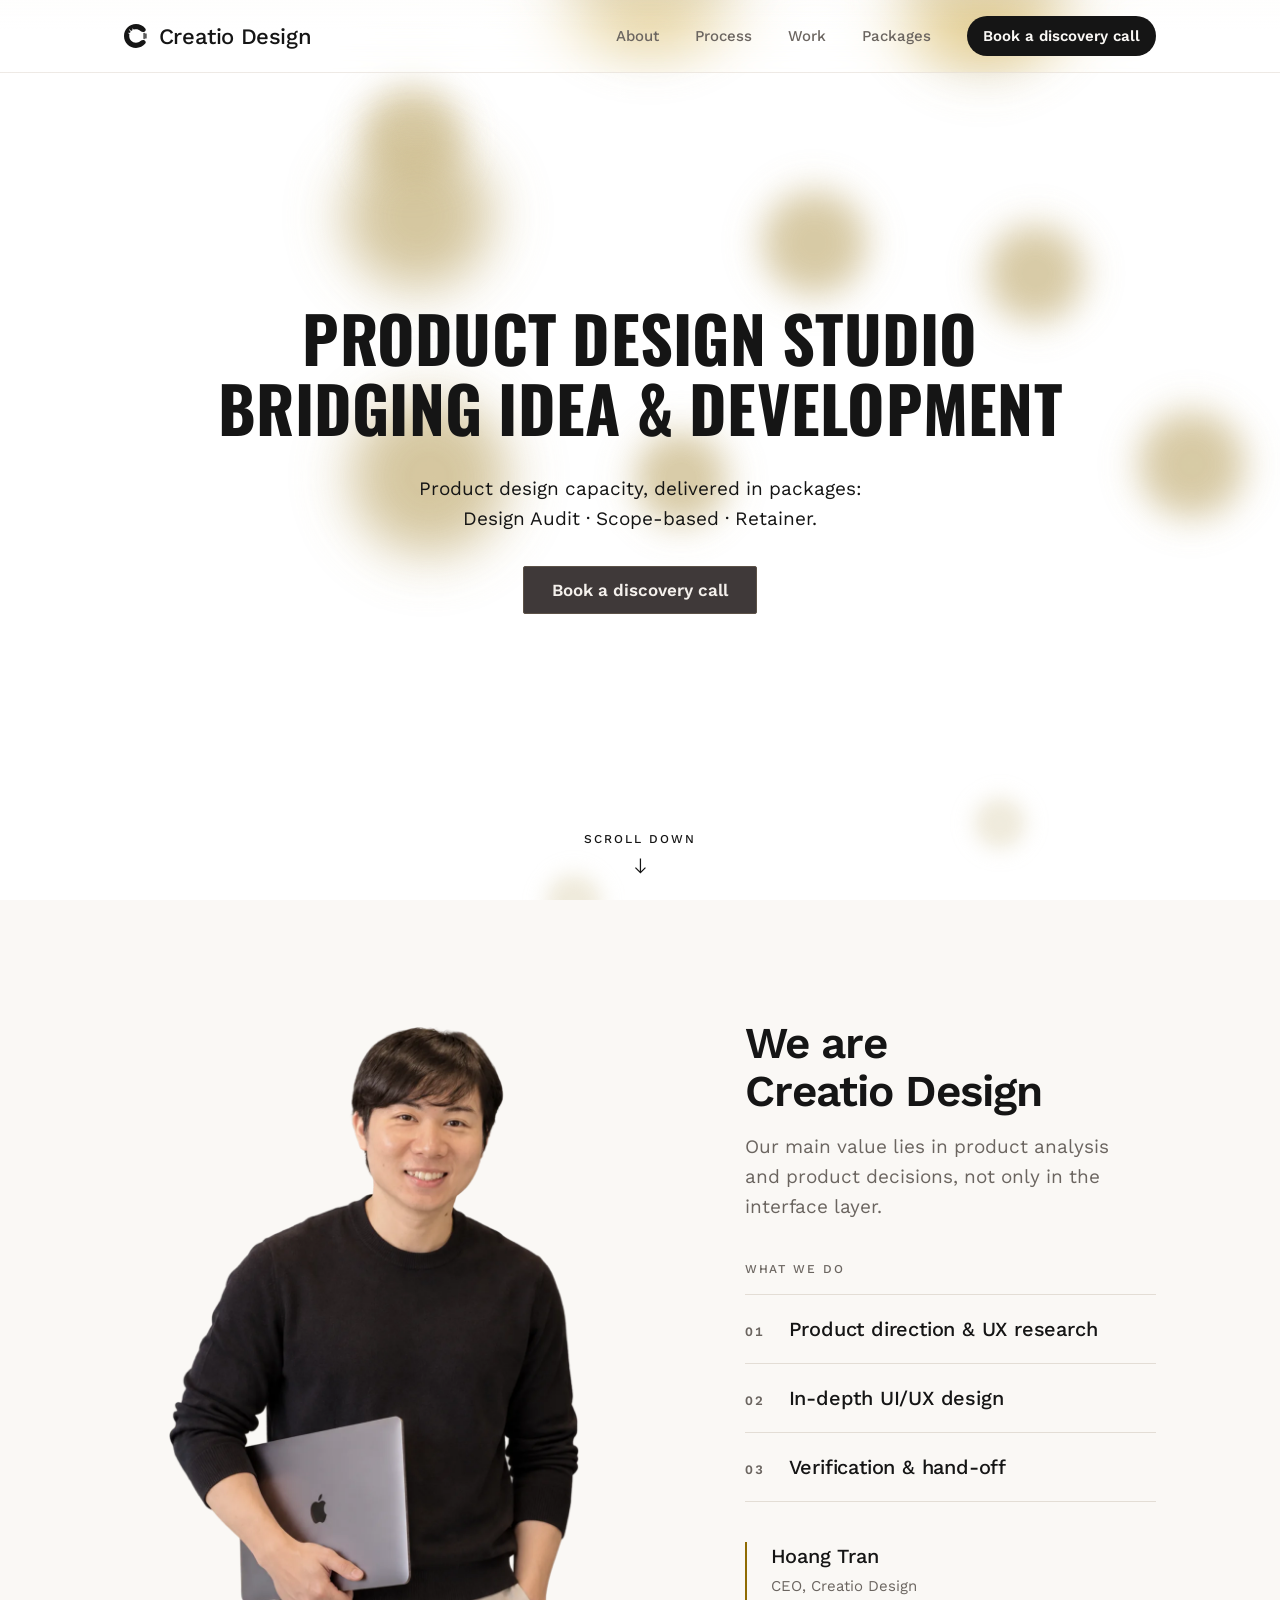
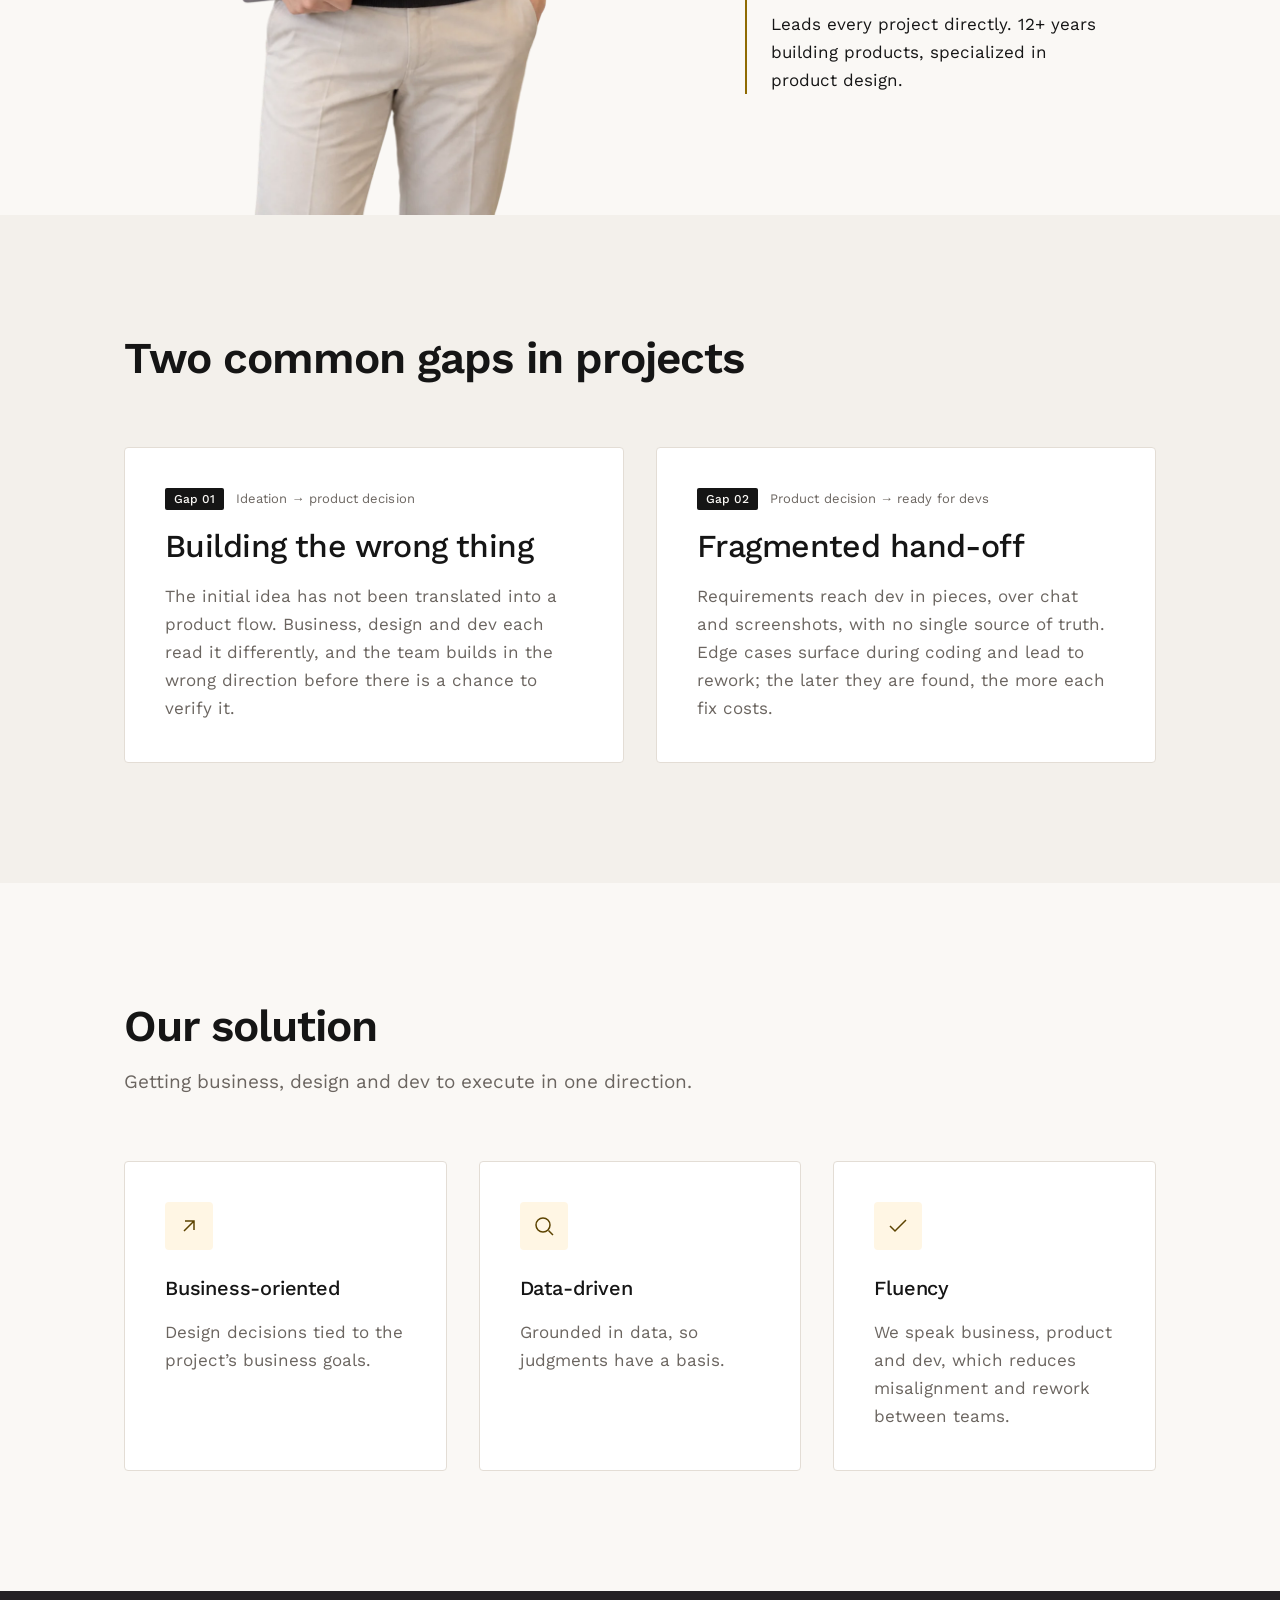
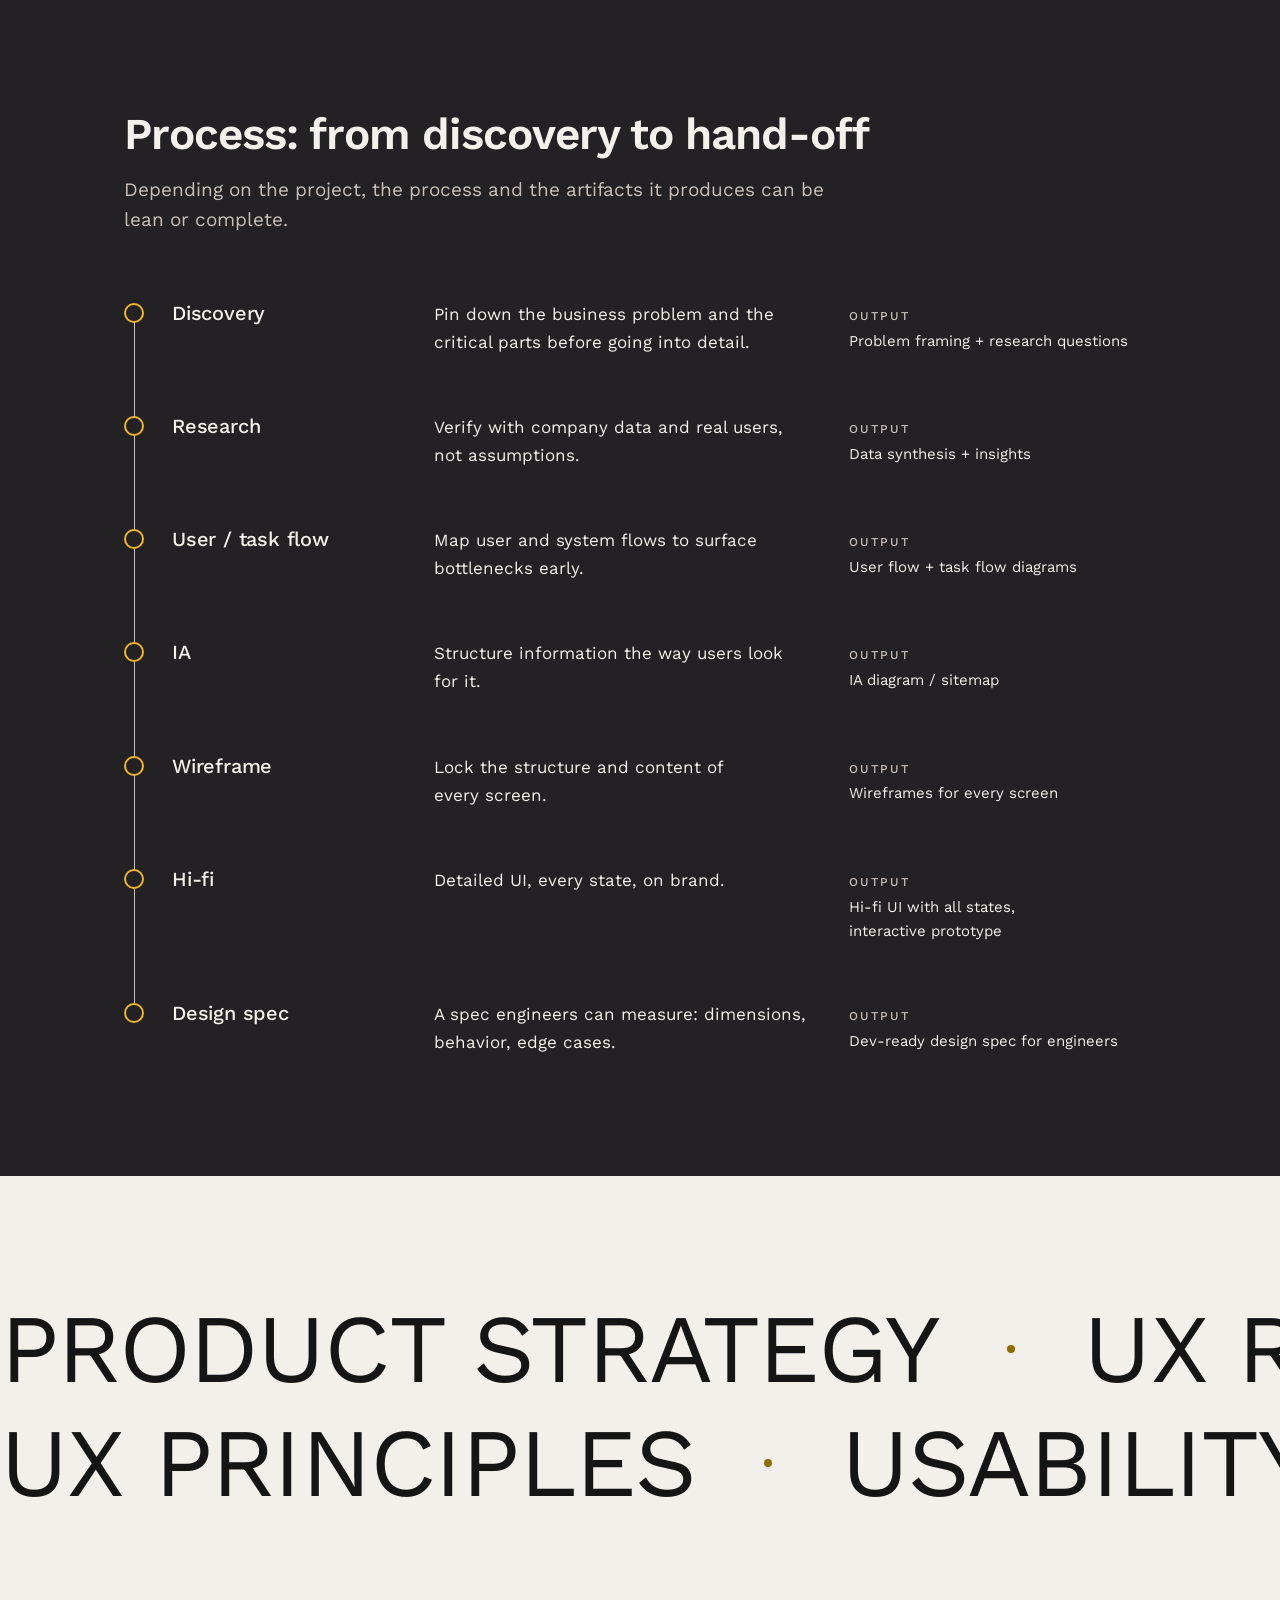
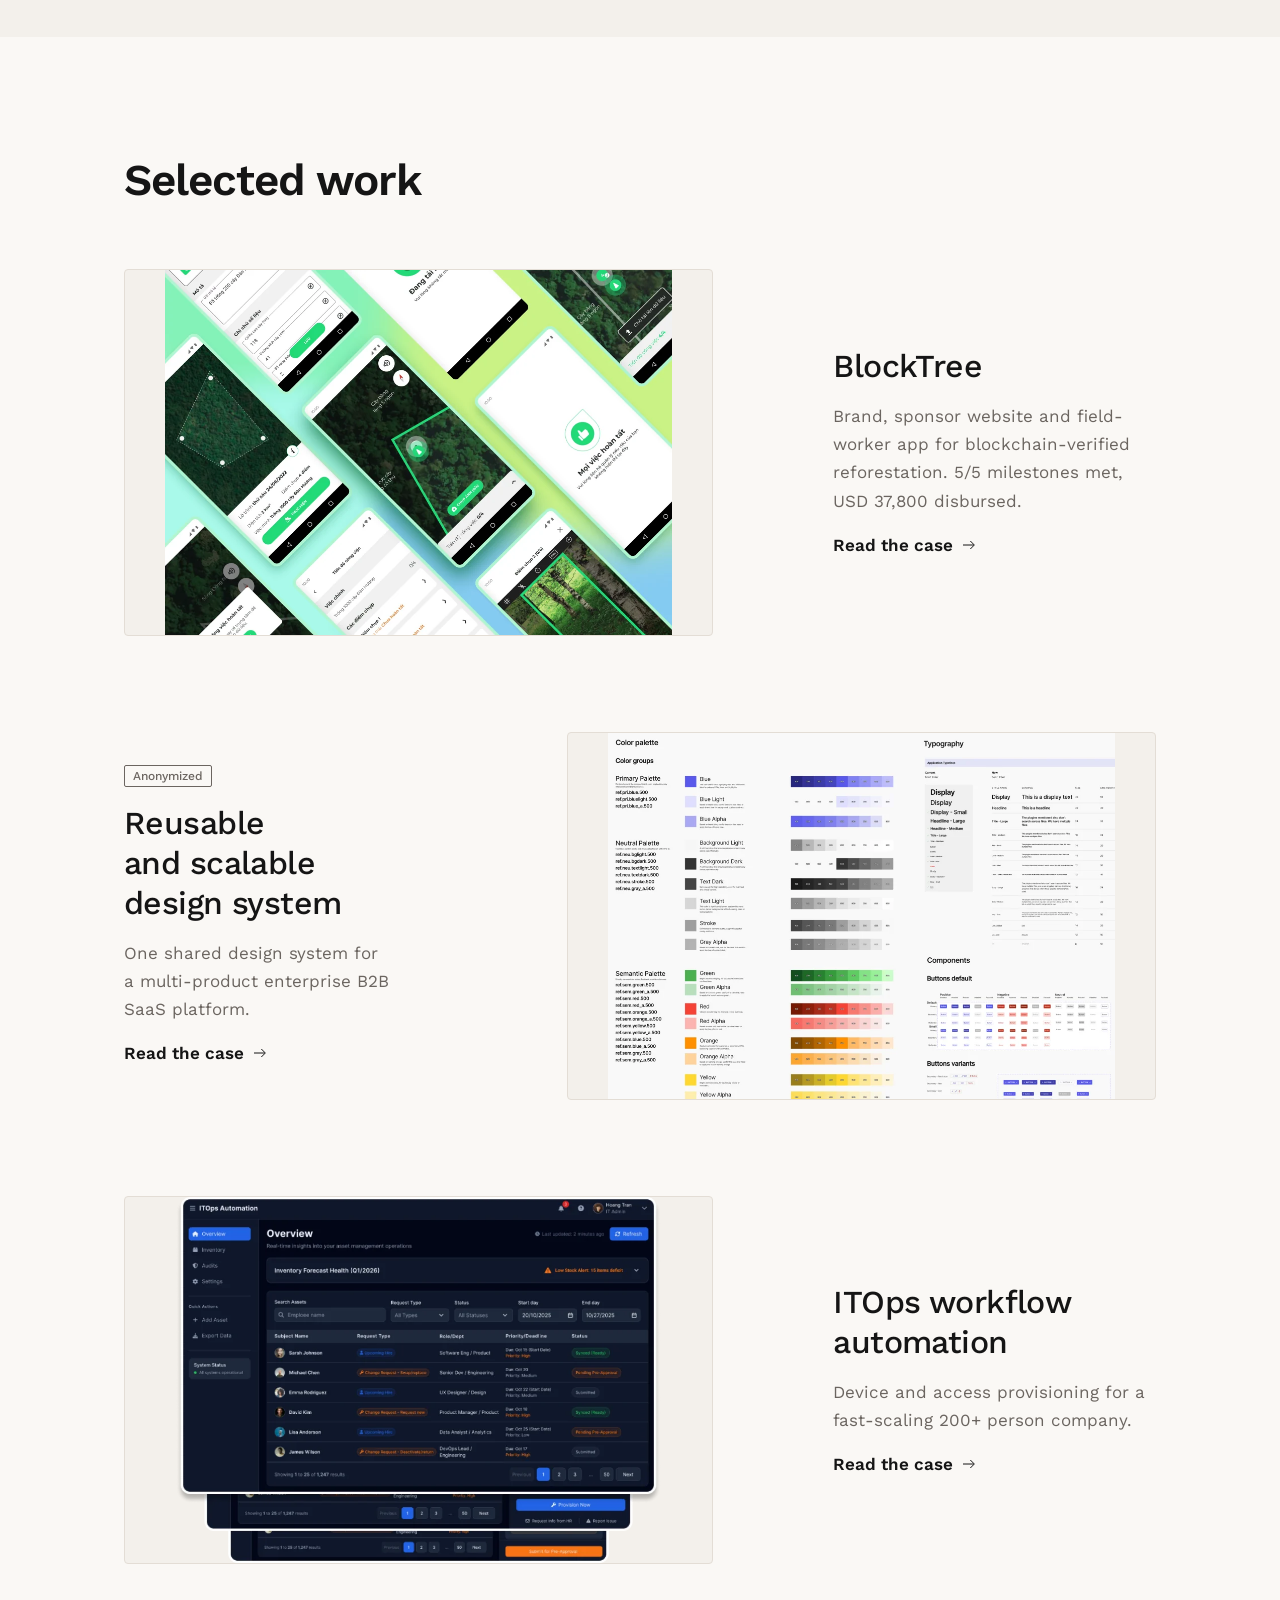
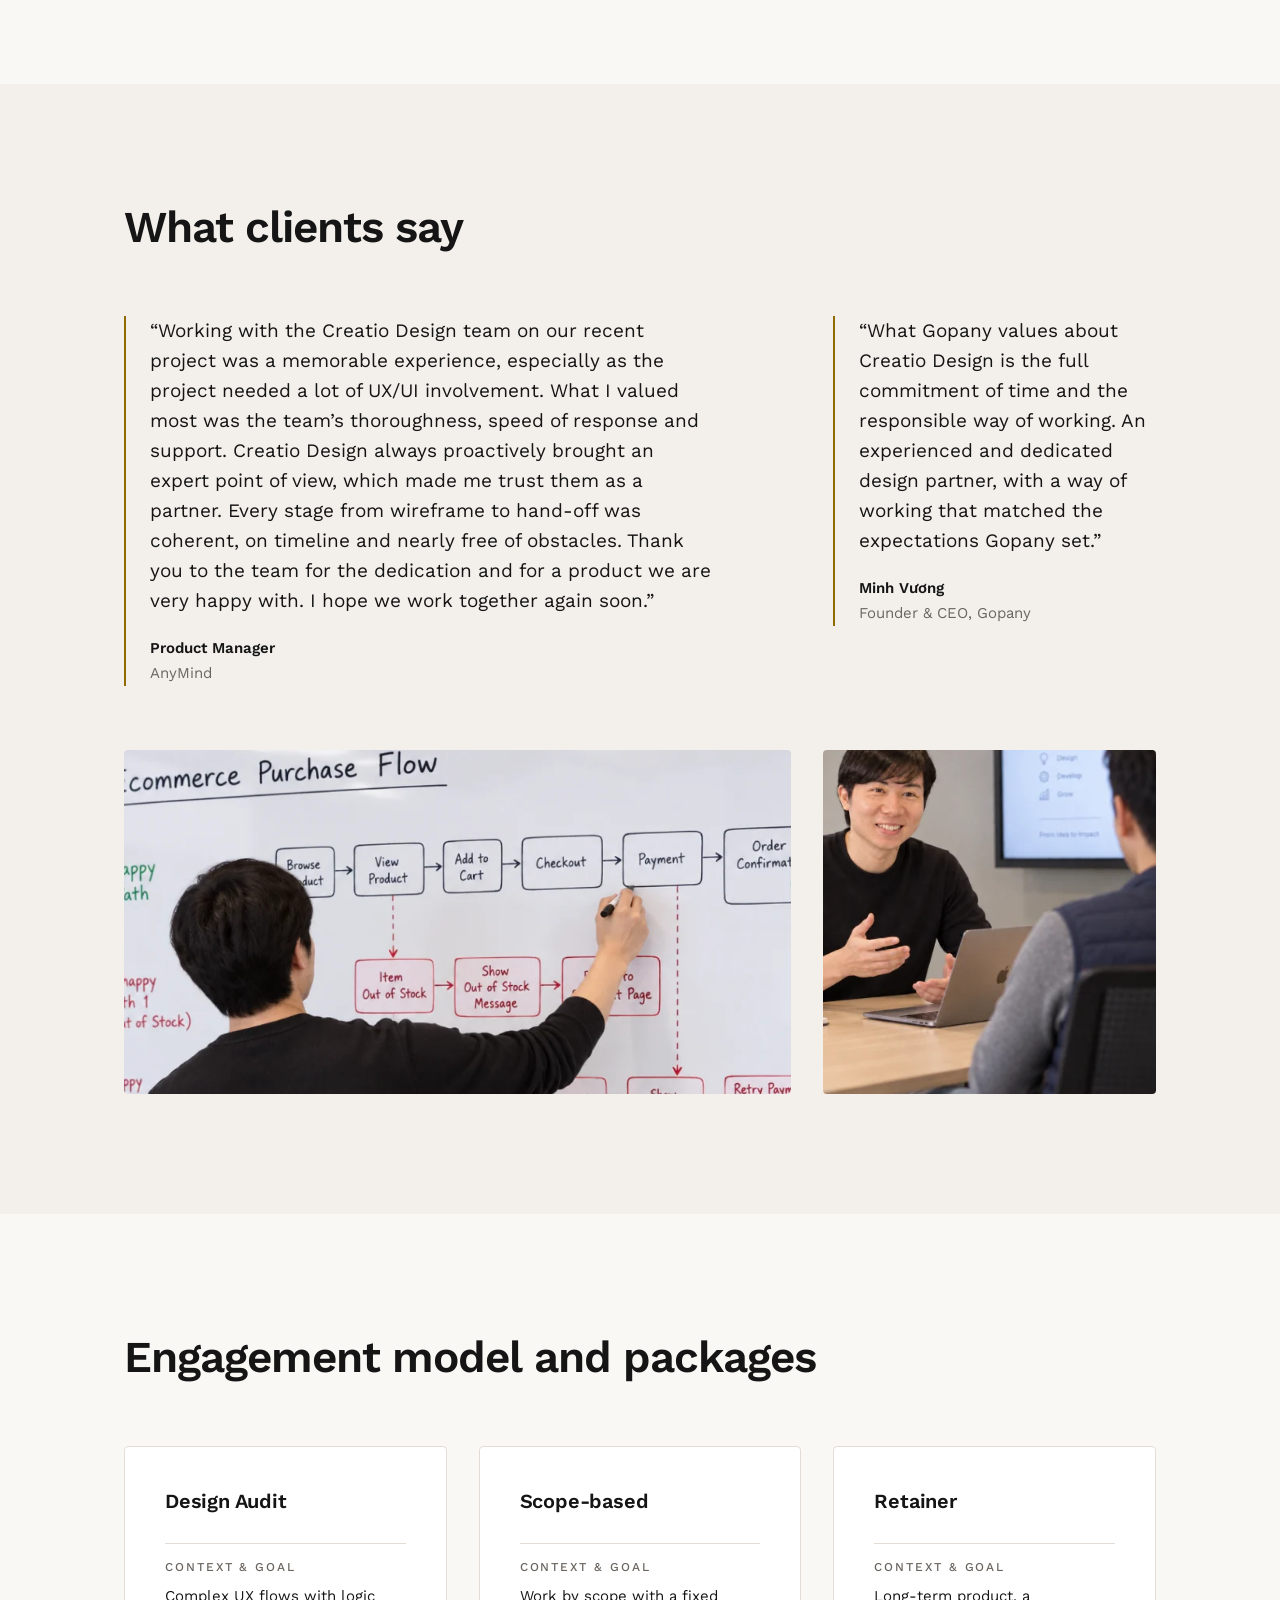
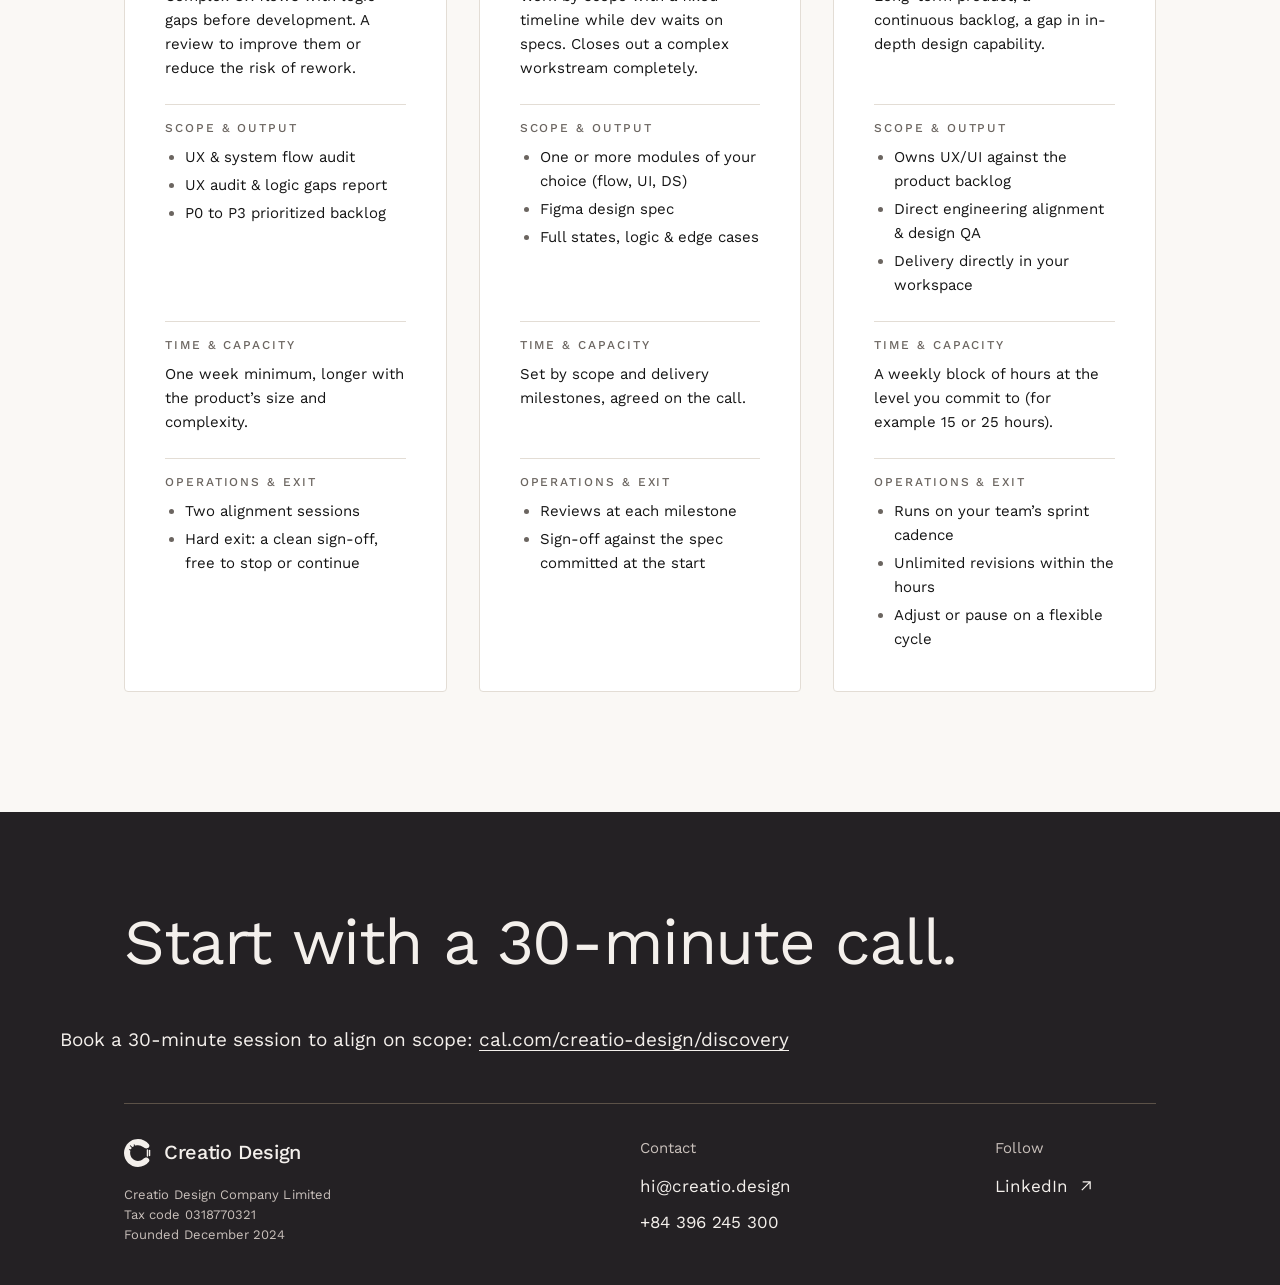
==== commit cde31bc8: "Deploy creatiowebsite 7392320: mobile hero, pill CTA, Scroll down, marquee timing, Cal width, footer" ====
--- a/index.html
+++ b/index.html
@@ -33,6 +33,7 @@
     "telephone": "+84396245300",
     "foundingDate": "2024-12",
     "taxID": "0318770321",
+    "sameAs": ["https://www.linkedin.com/company/creatio-co/"],
     "founder": {
       "@type": "Person",
       "name": "Hoang Tran",
@@ -74,7 +75,7 @@
           <a class="cds-navitem" href="#work">Work</a>
           <a class="cds-navitem" href="#packages">Packages</a>
         </nav>
-        <a class="cds-btn cds-btn--sm cds-btn--secondary-v site-header__cta" href="https://cal.com/creatio-design/discovery">Book a discovery call</a>
+        <a class="cds-btn cds-btn--default-v site-header__cta" href="https://cal.com/creatio-design/discovery">Book a discovery call</a>
         <details class="cds-menu site-menu">
           <summary class="cds-iconbtn cds-iconbtn--md cds-iconbtn--ghost" aria-label="Menu">
             <span class="cds-iconbtn__glyph site-menu__open"><svg class="icon" width="20" height="20" aria-hidden="true" focusable="false"><use href="#i-menu"/></svg></span>
@@ -107,8 +108,8 @@
           <a class="cds-btn cds-btn--lg cds-btn--secondary-v" data-theme="dark" href="https://cal.com/creatio-design/discovery">Book a discovery call</a>
         </div>
       </div>
-      <a class="hero__scroll" href="#work">
-        <span class="cds-txt cds-txt--overline">See our work</span>
+      <a class="hero__scroll" href="#about">
+        <span class="cds-txt cds-txt--overline">Scroll down</span>
         <svg class="icon hero__scroll-icon" width="20" height="20" aria-hidden="true" focusable="false"><use href="#i-arrow-right"/></svg>
       </a>
     </section>
@@ -473,9 +474,11 @@
       </div>
       <div class="site-footer__bottom">
         <div class="site-footer__brand">
-          <svg class="icon" width="28" height="28" aria-hidden="true" focusable="false"><use href="#mark-small"/></svg>
-          <span class="site-footer__name">Creatio Design</span>
-          <span class="cds-txt cds-txt--body-s cds-txt--secondary">Product design studio</span>
+          <div class="site-footer__lockup">
+            <svg class="icon" width="28" height="28" aria-hidden="true" focusable="false"><use href="#mark-small"/></svg>
+            <span class="site-footer__name">Creatio Design</span>
+          </div>
+          <p class="cds-txt cds-txt--caption cds-txt--secondary site-footer__legal">Creatio Design Company Limited<br>Tax code 0318770321<br>Founded December 2024</p>
         </div>
         <div class="site-footer__col">
           <h3 class="cds-txt cds-txt--body-s cds-txt--secondary site-footer__label">Contact</h3>
@@ -484,10 +487,9 @@
         </div>
         <div class="site-footer__col">
           <h3 class="cds-txt cds-txt--body-s cds-txt--secondary site-footer__label">Follow</h3>
-          <a class="site-footer__link" href="https://www.linkedin.com/in/hoangtran-designer" rel="noopener">LinkedIn <svg class="icon site-footer__out" width="20" height="20" aria-hidden="true" focusable="false"><use href="#i-arrow-right"/></svg></a>
-        </div>
-      </div>
-      <p class="cds-txt cds-txt--caption cds-txt--secondary site-footer__legal">Creatio Design Company Limited · Tax code 0318770321 · Founded December 2024</p>
+          <a class="site-footer__link" href="https://www.linkedin.com/company/creatio-co/" rel="noopener">LinkedIn <svg class="icon" width="20" height="20" aria-hidden="true" focusable="false"><use href="#i-arrow-up-right"/></svg></a>
+        </div>
+      </div>
     </div>
   </footer>
 </body>
--- a/assets/css/site.css
+++ b/assets/css/site.css
@@ -164,7 +164,19 @@
 }
 .site-nav__blob.is-on { opacity: 1; }
 .site-menu .cds-menu__item.is-active { font-weight: var(--sys-weight-emphasis); }
-.site-header__cta { display: none; }
+/* Header action: the nav marker's pill shape, filled dark (DS Button default variant).
+   Same height and radius as the active nav item; the pill radius extends the nav marker
+   exception (CEO direction 2026-10-08). Over a dark band the header turns dark and the
+   fill inverts with it. */
+.site-header__cta {
+  display: none;
+  height: auto;
+  padding: var(--sys-space-8) var(--sys-space-16);
+  font-size: var(--sys-type-body-s-size);
+  line-height: var(--sys-type-body-s-line);
+  border-width: 0;
+  border-radius: var(--sys-radius-indicator);
+}
 
 @media (min-width: 1024px) {
   .site-nav { display: flex; }
@@ -549,6 +561,13 @@
 .site-footer__cal.is-failed iframe { display: none; }
 .site-footer__cal iframe { display: block; width: 100%; border: 0; }
 @media (min-width: 1024px) { .site-footer__cal { margin-top: var(--sys-space-48); } }
+/* Cal's desktop month view is about 1040 px wide. In a 1032 px column it overflows and the
+   iframe shows both scrollbars, so from 1048 px the calendar runs into the container gutters
+   (it centres itself, so its frame still lines up with the title). Between 1024 and 1047 the
+   column stays under 1024 and Cal switches to its narrower layout. */
+@media (min-width: 1048px) {
+  .site-footer__cal { margin-left: calc(-1 * var(--sys-space-64)); margin-right: calc(-1 * var(--sys-space-64)); }
+}
 .cta-link { color: inherit; text-underline-offset: var(--sys-space-4); }
 .cta-link:hover { text-decoration-thickness: var(--sys-border-width-strong); }
 .site-footer__bottom {
@@ -560,7 +579,8 @@
   border-top: var(--sys-border-width-hairline) solid var(--sys-color-border-hairline);
 }
 @media (min-width: 640px) { .site-footer__bottom { grid-template-columns: minmax(0, 6fr) minmax(0, 4fr) minmax(0, 2fr); align-items: start; } }
-.site-footer__brand { display: flex; flex-wrap: wrap; align-items: center; gap: var(--sys-space-12); }
+.site-footer__brand { display: flex; flex-direction: column; align-items: flex-start; gap: var(--sys-space-16); }
+.site-footer__lockup { display: flex; align-items: center; gap: var(--sys-space-12); }
 .site-footer__name { font-size: var(--sys-type-h3-size); font-weight: var(--sys-weight-label); letter-spacing: var(--sys-type-h2-tracking); }
 .site-footer__col { display: flex; flex-direction: column; align-items: flex-start; gap: var(--sys-space-8); }
 .site-footer__label { margin-bottom: var(--sys-space-4); }
@@ -581,8 +601,6 @@
   outline: none;
   box-shadow: 0 0 0 var(--sys-focus-ring-offset) var(--sys-focus-ring-gap-color), 0 0 0 calc(var(--sys-focus-ring-offset) + var(--sys-focus-ring-width)) var(--sys-focus-ring-color);
 }
-.site-footer__out { transform: rotate(45deg); }
-.site-footer__legal { margin-top: var(--sys-space-32); }
 
 /* ---------- case pages (archetype D) ---------- */
 .case-head { padding-top: var(--sys-space-64); padding-bottom: var(--sys-space-64); }
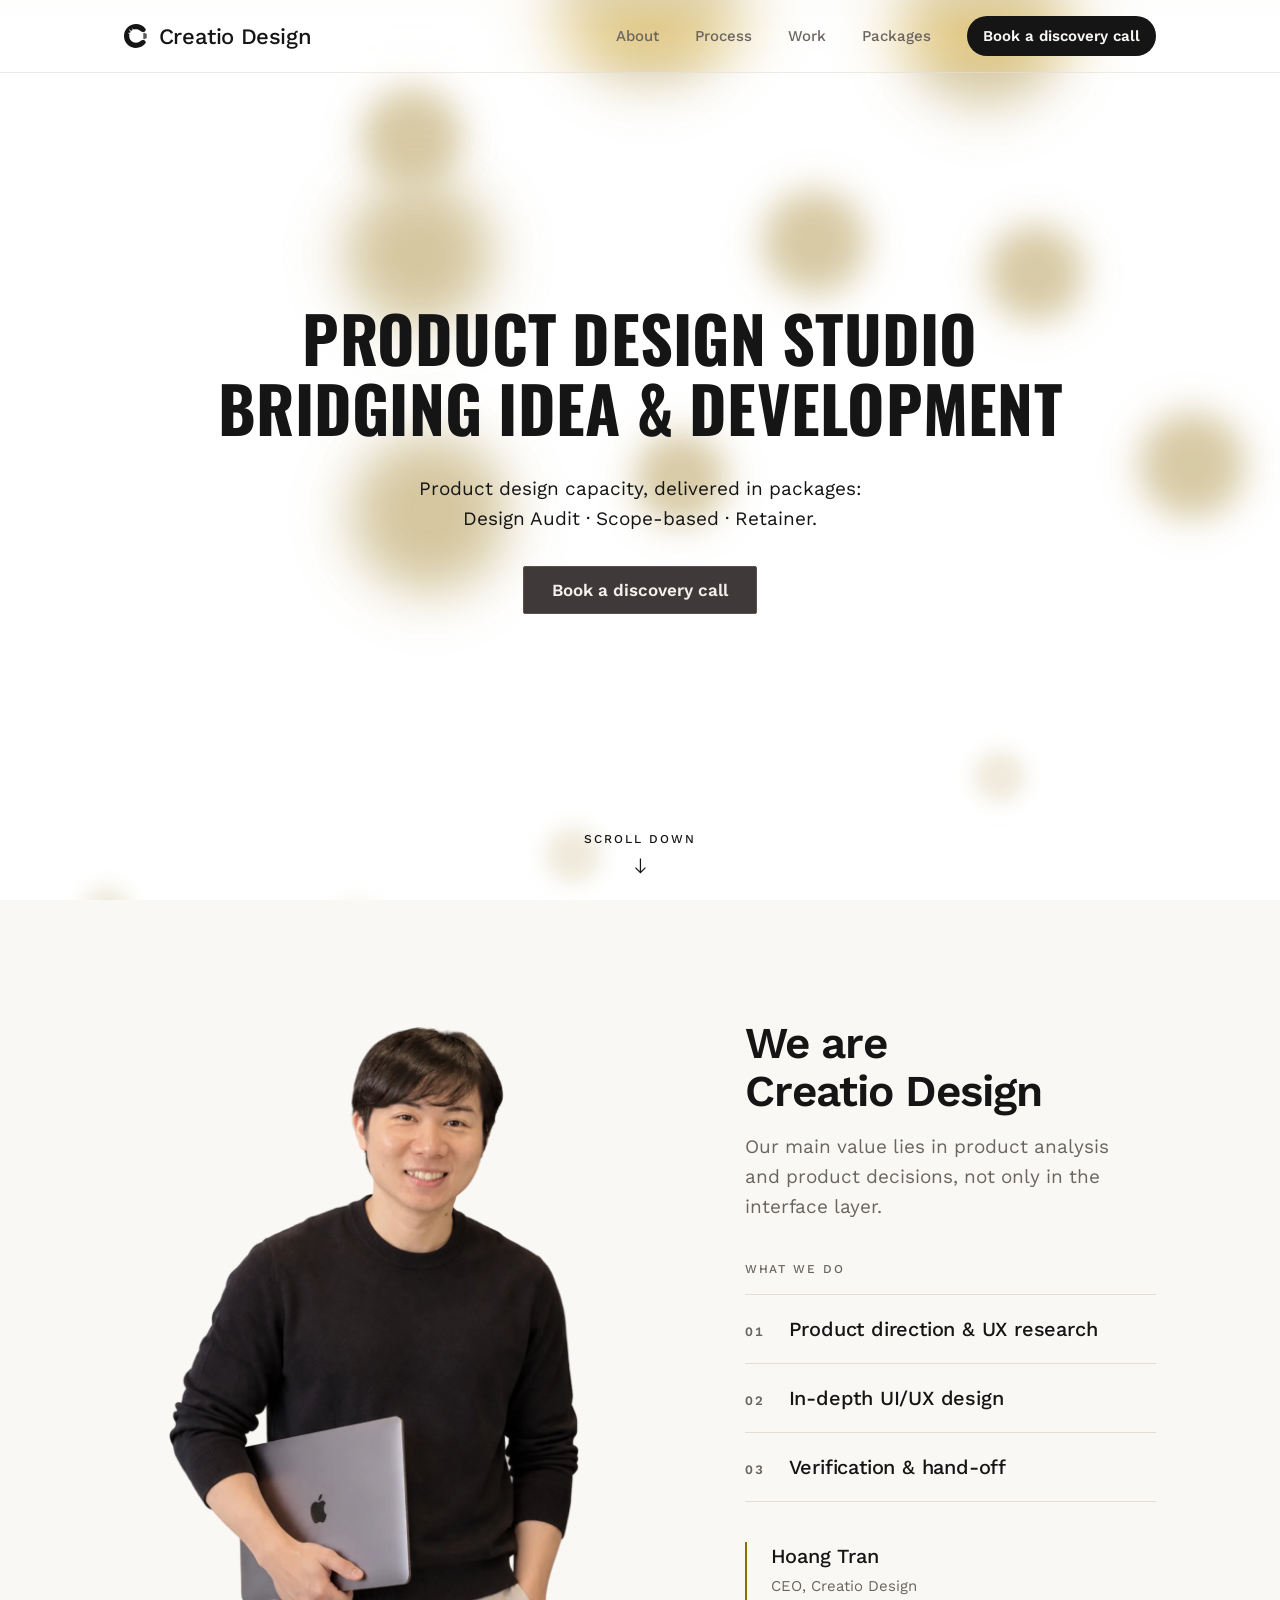
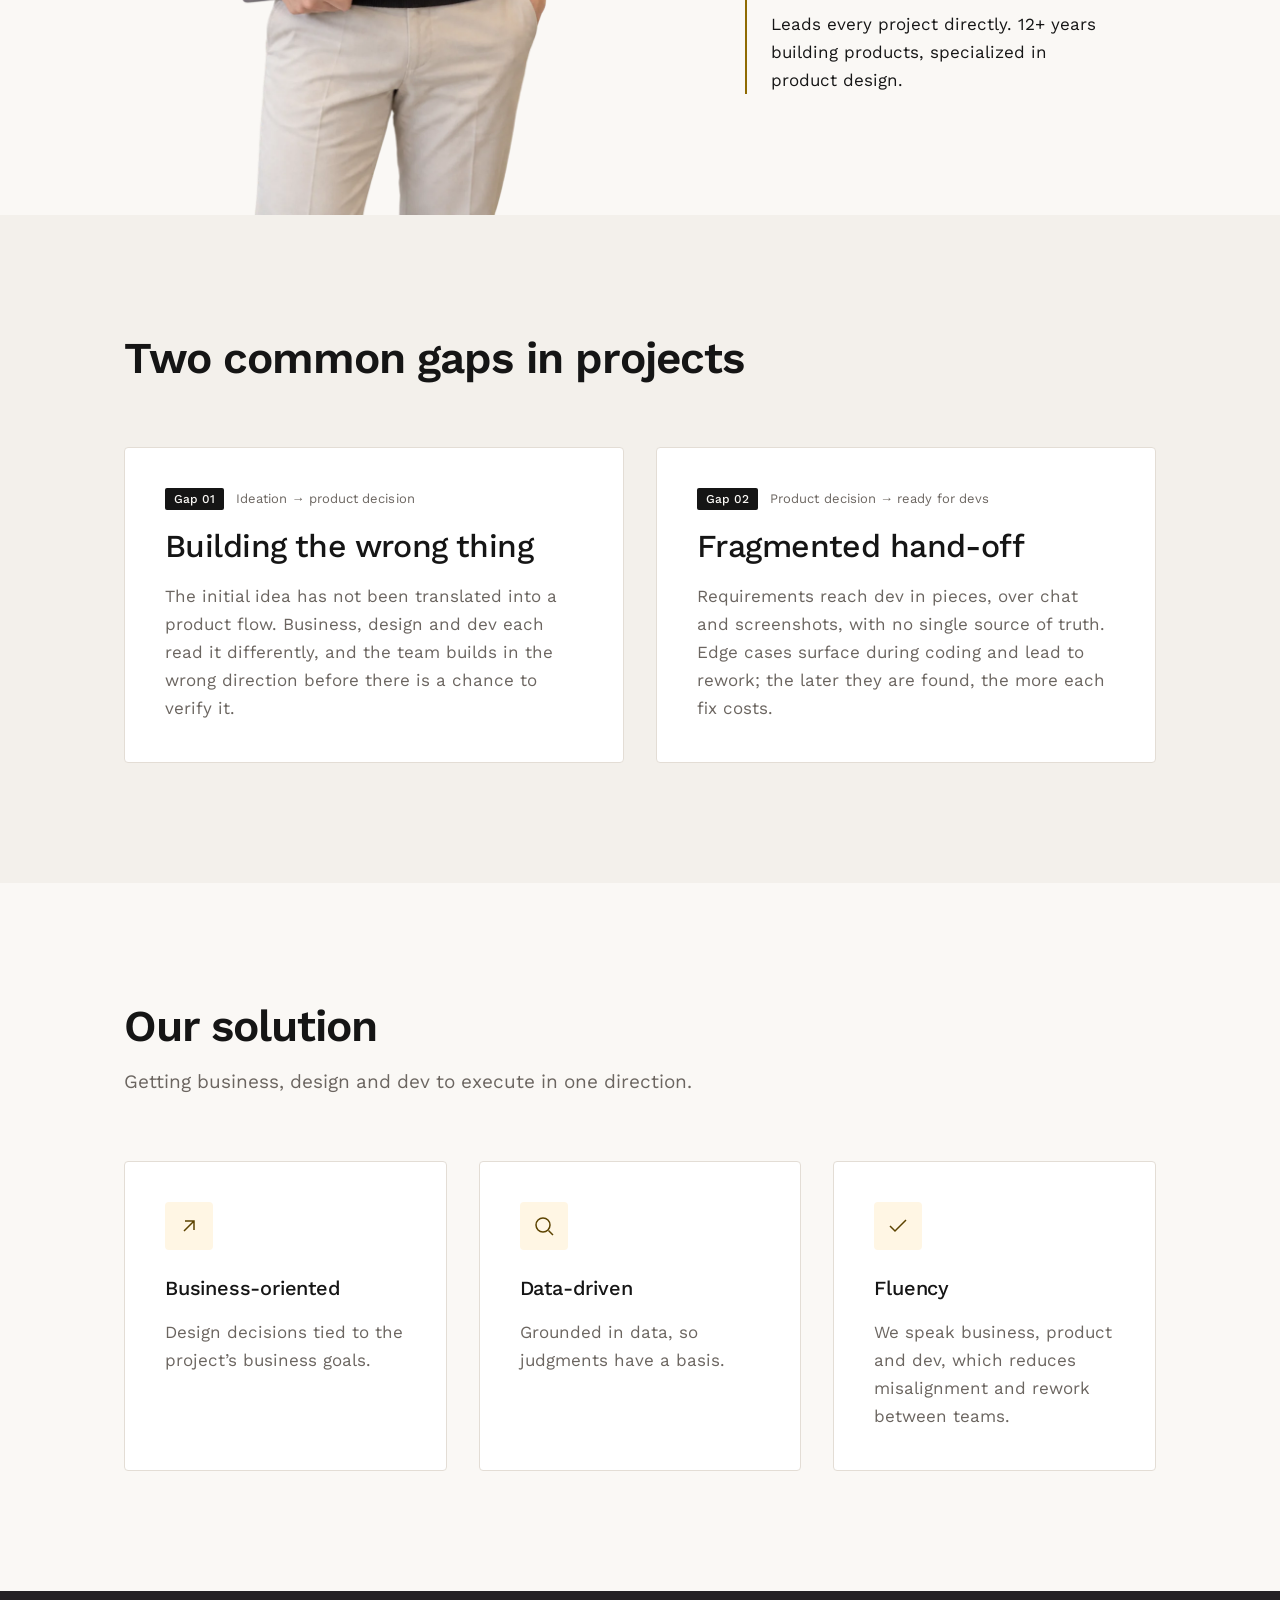
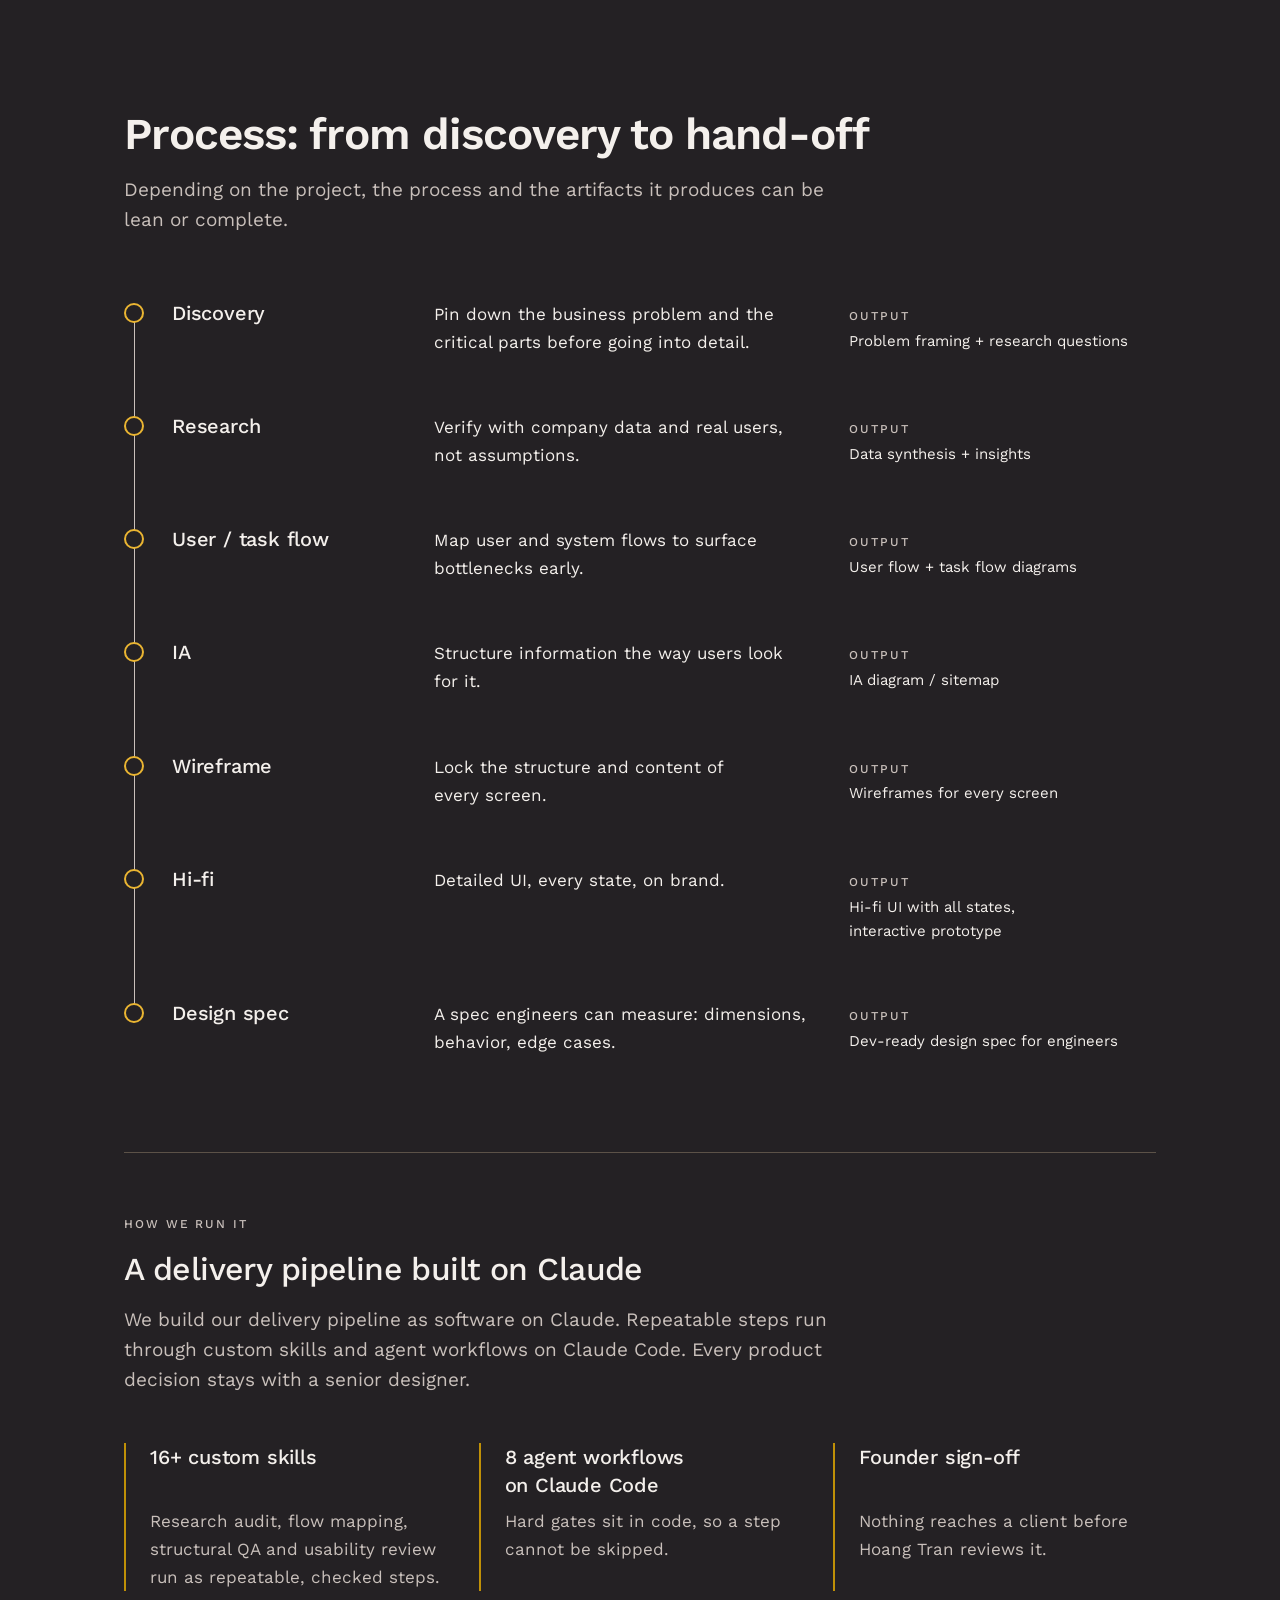
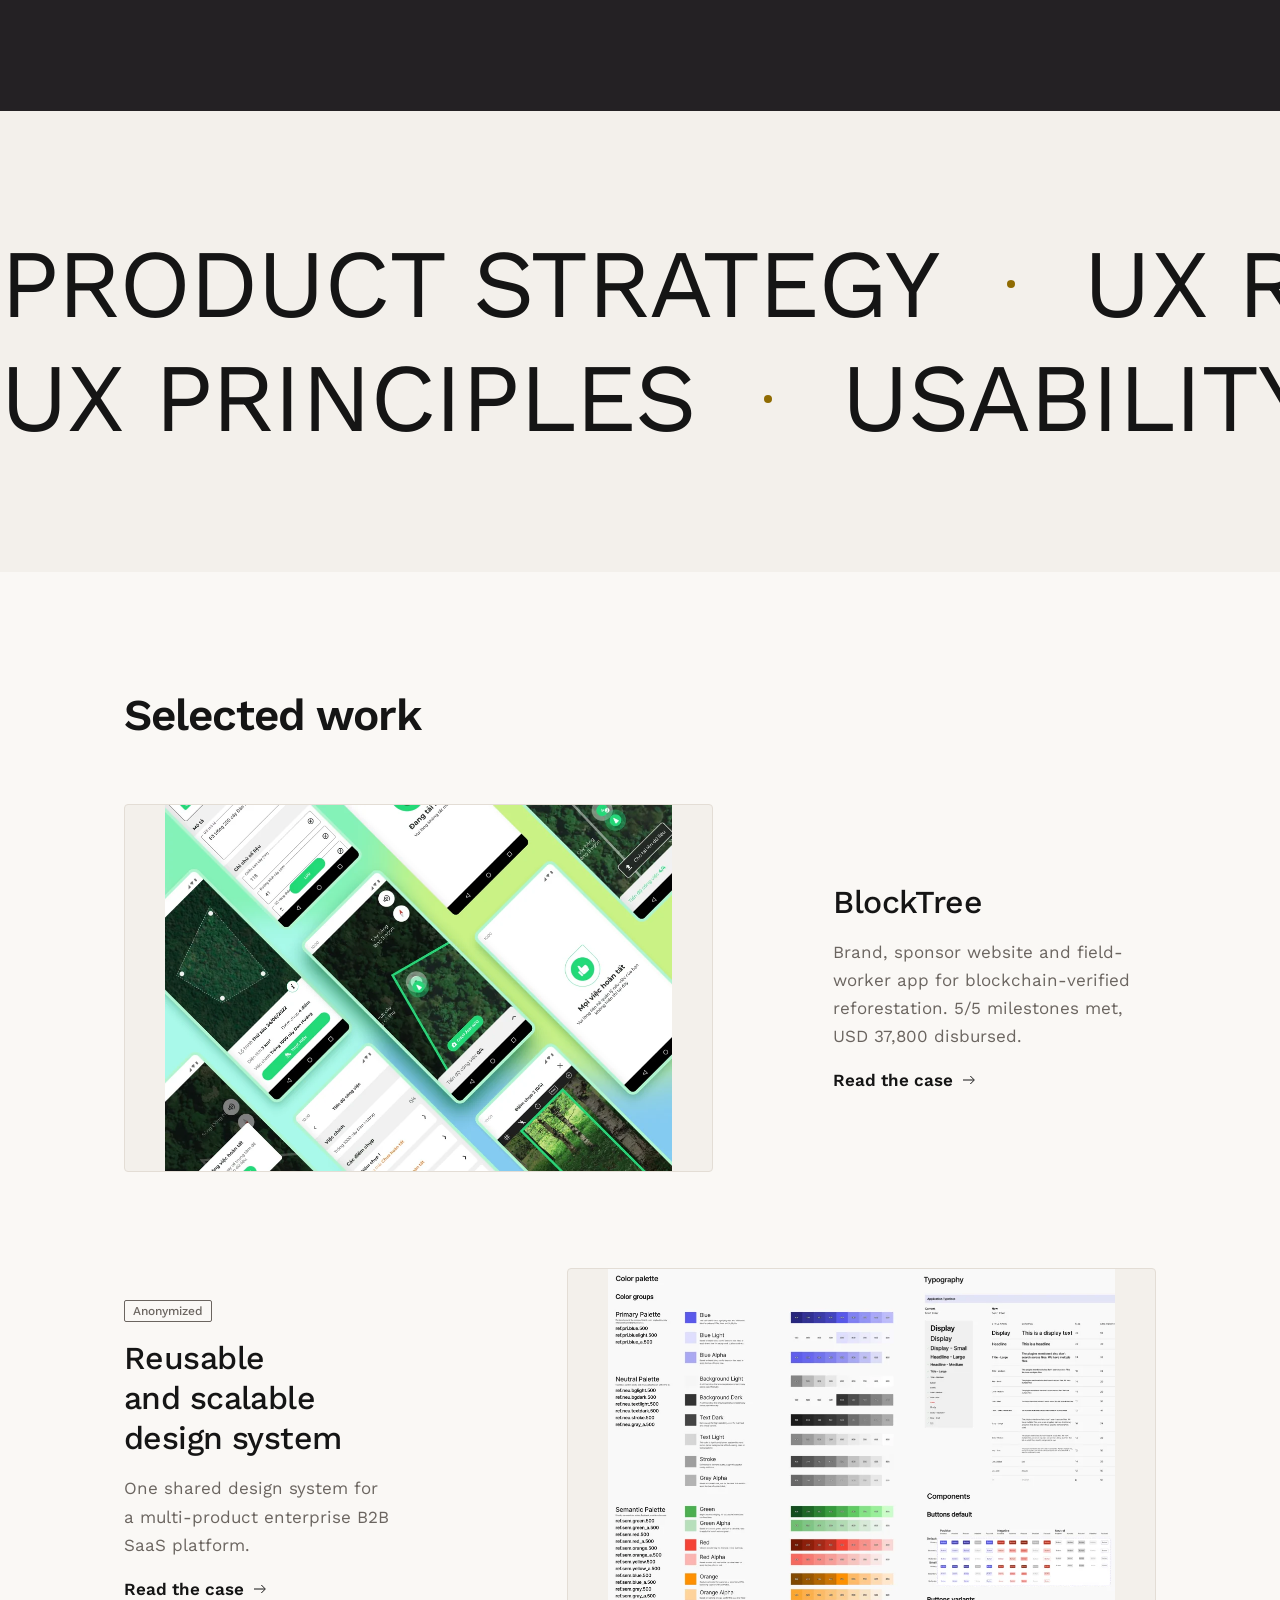
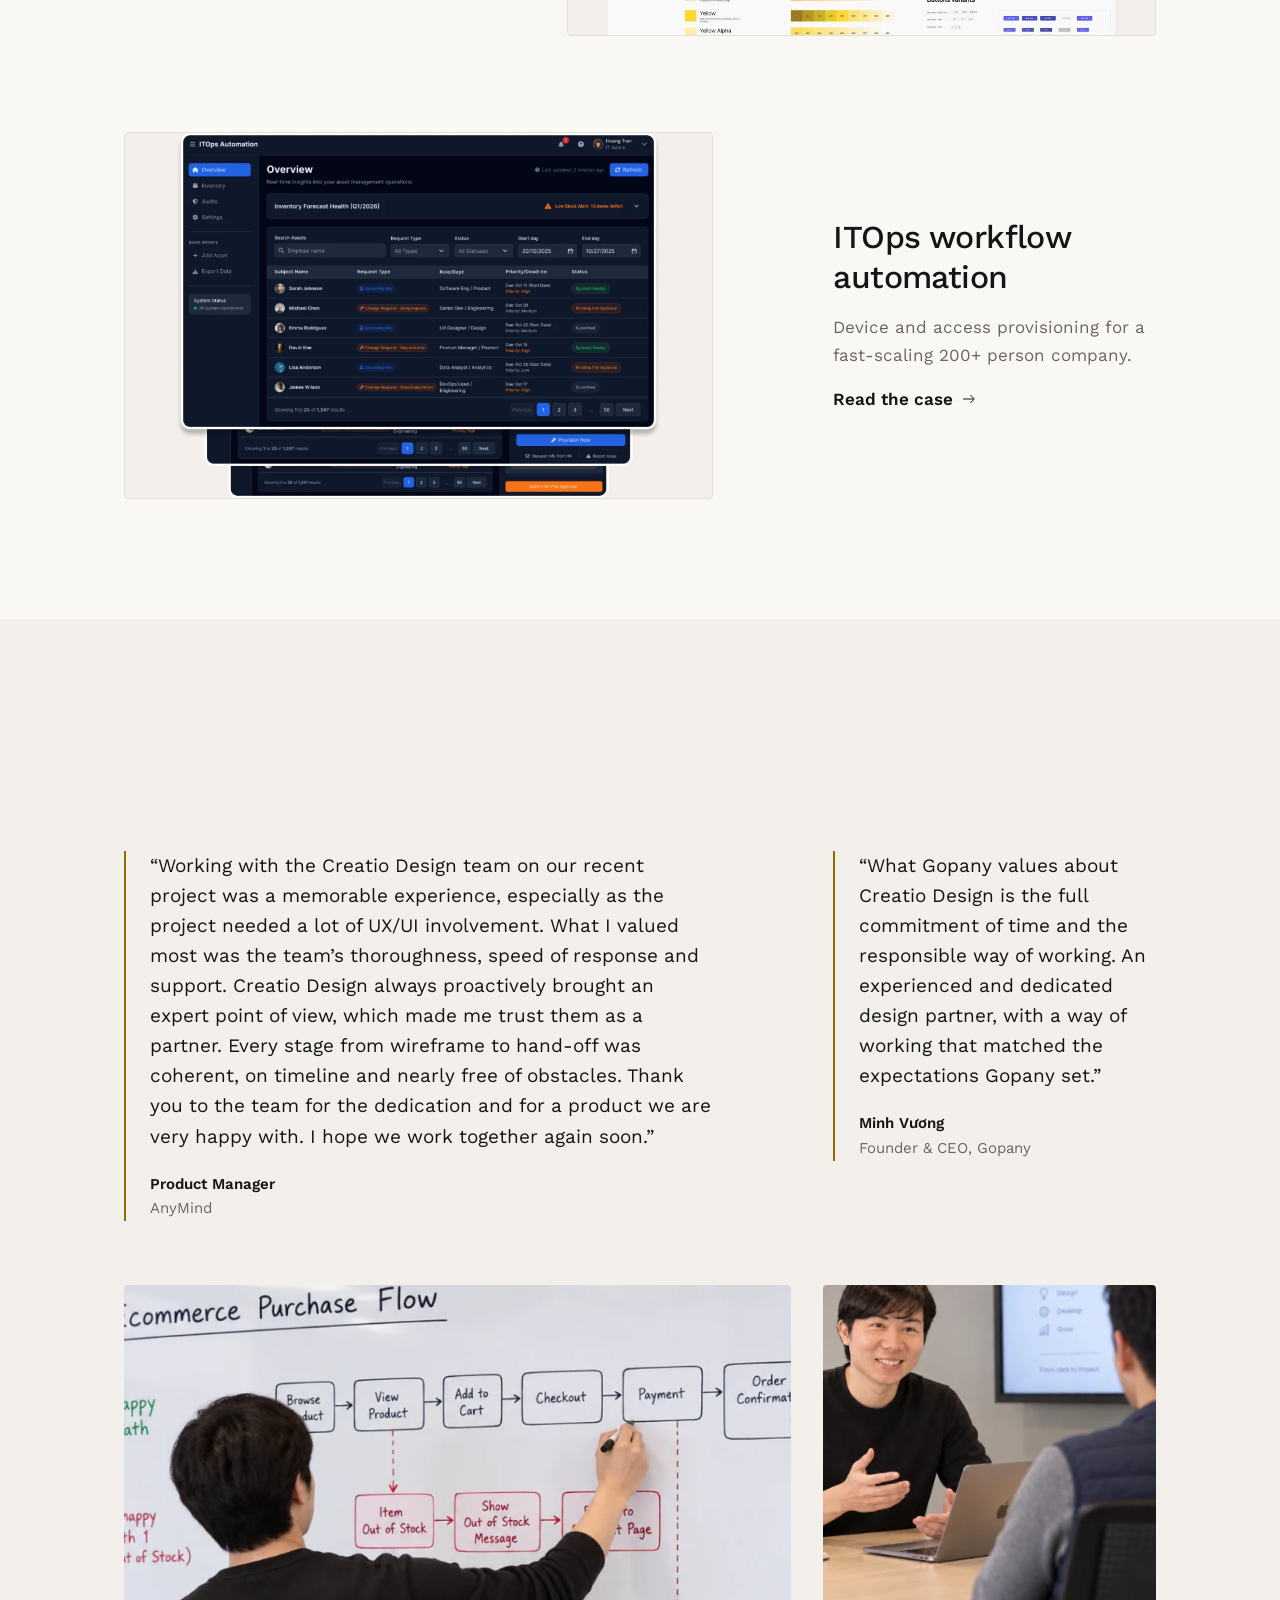
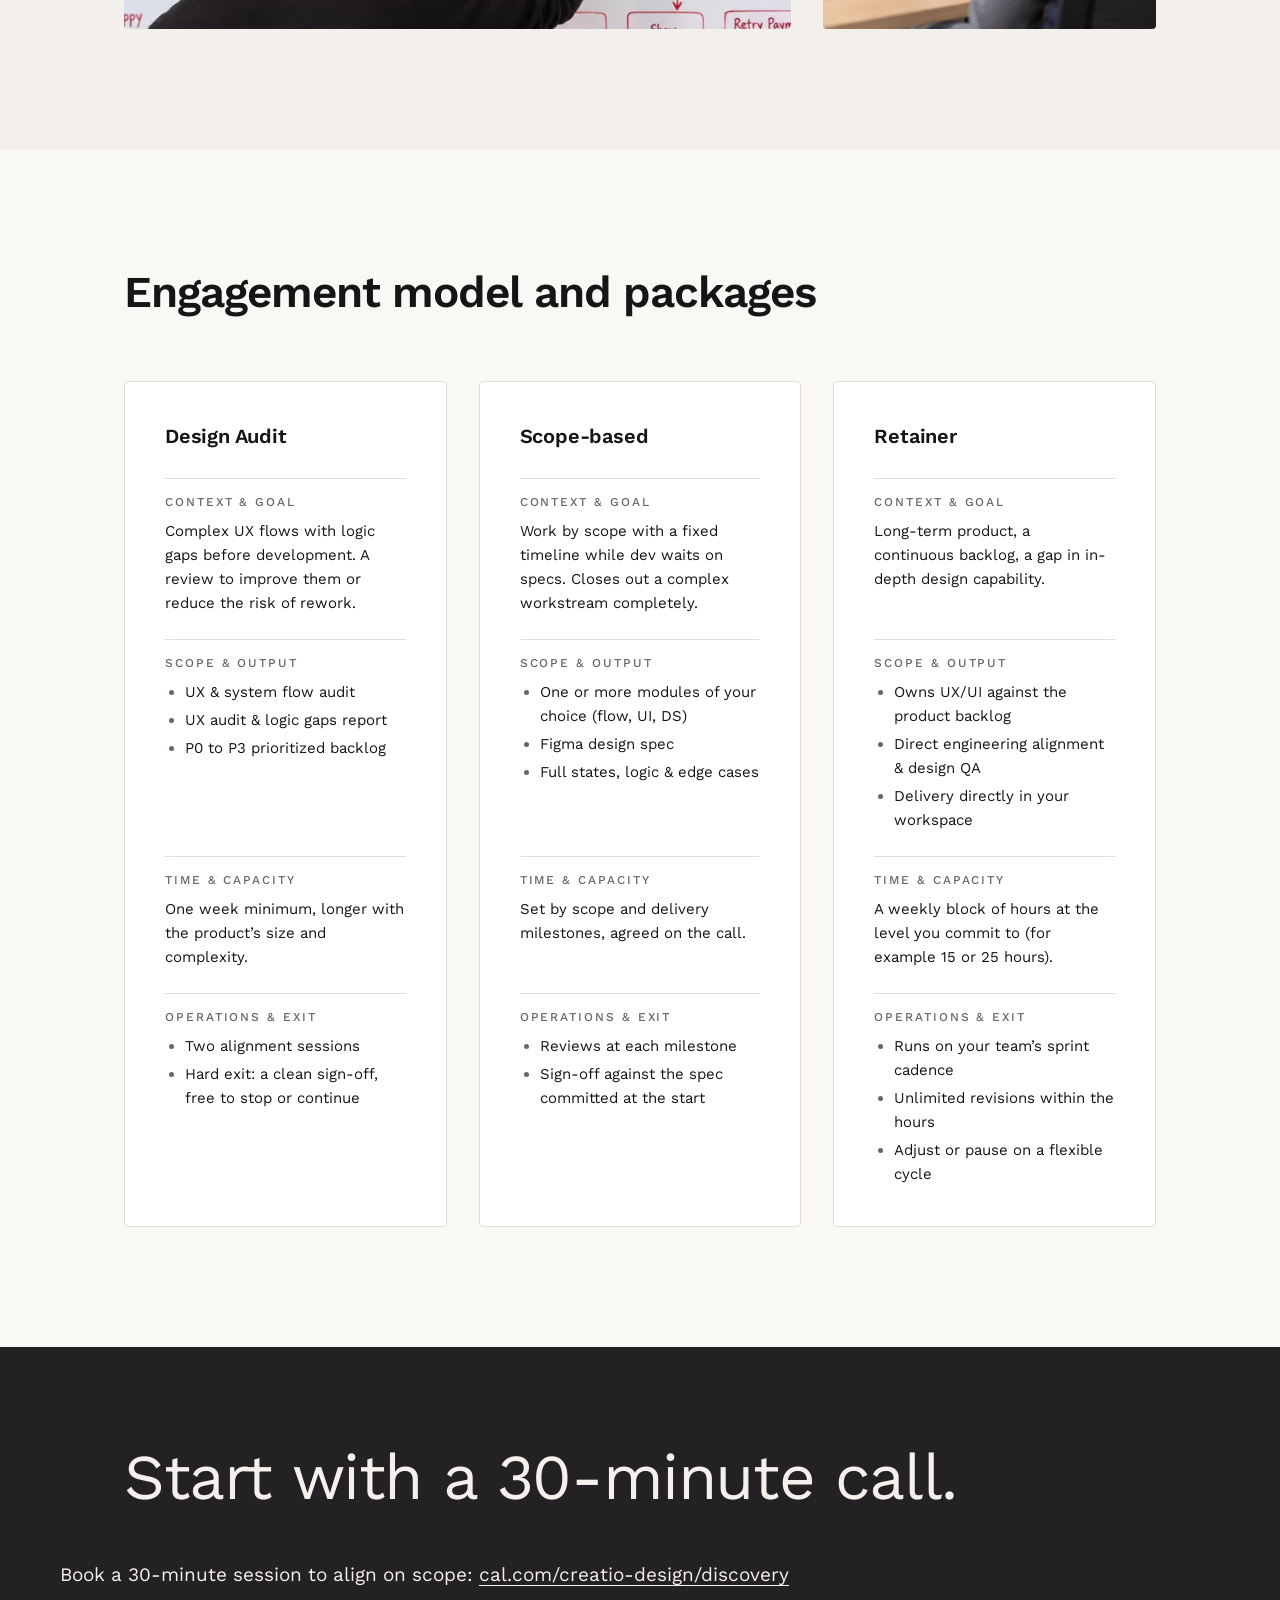
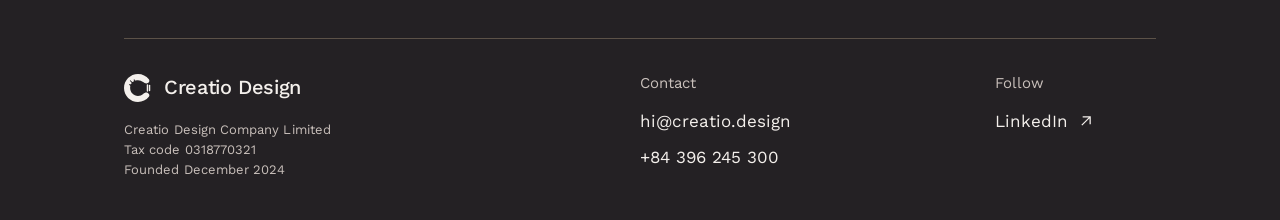
==== commit aa5633f4: "Deploy creatiowebsite 3477de8: How we run it block (delivery pipeline built on Claude), capability t" ====
--- a/index.html
+++ b/index.html
@@ -4,12 +4,12 @@
   <meta charset="utf-8">
   <meta name="viewport" content="width=device-width, initial-scale=1">
   <title>Creatio Design · Product design studio bridging idea &amp; development</title>
-  <meta name="description" content="Product design capacity in packages (Design Audit, Scope-based, Retainer): product direction, UX research, in-depth UI/UX design, verification and dev-ready hand-off.">
+  <meta name="description" content="Product design capacity in packages (Design Audit, Scope-based, Retainer): product direction, UX research, in-depth UI/UX design, verification and dev-ready hand-off. Delivery pipeline built on Claude.">
   <link rel="canonical" href="https://creatio.design/">
   <meta property="og:type" content="website">
   <meta property="og:site_name" content="Creatio Design">
   <meta property="og:title" content="Creatio Design · Product design studio bridging idea &amp; development">
-  <meta property="og:description" content="Product design capacity in packages (Design Audit, Scope-based, Retainer): product direction, UX research, in-depth UI/UX design, verification and dev-ready hand-off.">
+  <meta property="og:description" content="Product design capacity in packages (Design Audit, Scope-based, Retainer): product direction, UX research, in-depth UI/UX design, verification and dev-ready hand-off. Delivery pipeline built on Claude.">
   <meta property="og:url" content="https://creatio.design/">
   <meta property="og:image" content="https://creatio.design/assets/img/og-cover.jpg">
   <meta name="twitter:card" content="summary_large_image">
@@ -27,13 +27,14 @@
     "@type": "Organization",
     "name": "Creatio Design",
     "legalName": "Creatio Design Company Limited",
+    "description": "Product design studio bridging idea and development. Delivery pipeline built on Claude: custom skills and agent workflows on Claude Code, with founder sign-off.",
     "url": "https://creatio.design/",
     "logo": "https://creatio.design/favicon.svg",
     "email": "hi@creatio.design",
     "telephone": "+84396245300",
     "foundingDate": "2024-12",
     "taxID": "0318770321",
-    "sameAs": ["https://www.linkedin.com/company/creatio-co/"],
+    "sameAs": ["https://www.linkedin.com/company/creatio-design-co/"],
     "founder": {
       "@type": "Person",
       "name": "Hoang Tran",
@@ -251,6 +252,29 @@
             <p class="timeline__output"><span class="cds-txt cds-txt--overline cds-txt--secondary">Output</span><span class="cds-txt cds-txt--body-s">Dev-ready design spec for engineers</span></p>
           </li>
         </ol>
+
+        <!-- How we run it (archetype S inside the Process band): stacked head, three facts on the accent rule -->
+        <div class="pipeline reveal">
+          <header class="section-head">
+            <p class="cds-txt cds-txt--overline cds-txt--secondary">How we run it</p>
+            <h3 class="cds-h cds-h--h2">A delivery pipeline built on Claude</h3>
+            <p class="cds-txt cds-txt--body-l cds-txt--secondary">We build our delivery pipeline as software on Claude. Repeatable steps run through custom skills and agent workflows on Claude Code. Every product decision stays with a senior designer.</p>
+          </header>
+          <ul class="pipeline__facts" role="list">
+            <li class="pipeline__fact">
+              <h4 class="cds-h cds-h--h3">16+ custom skills</h4>
+              <p class="cds-txt cds-txt--body cds-txt--secondary">Research audit, flow mapping, structural QA and usability review run as repeatable, checked steps.</p>
+            </li>
+            <li class="pipeline__fact">
+              <h4 class="cds-h cds-h--h3">8 agent workflows on Claude Code</h4>
+              <p class="cds-txt cds-txt--body cds-txt--secondary">Hard gates sit in code, so a step cannot be skipped.</p>
+            </li>
+            <li class="pipeline__fact">
+              <h4 class="cds-h cds-h--h3">Founder sign-off</h4>
+              <p class="cds-txt cds-txt--body cds-txt--secondary">Nothing reaches a client before Hoang Tran reviews it.</p>
+            </li>
+          </ul>
+        </div>
       </div>
     </section>
 
@@ -280,7 +304,7 @@
               <li class="marquee__item">Agile<span class="marquee__sep" aria-hidden="true"></span></li>
               <li class="marquee__item">User interview<span class="marquee__sep" aria-hidden="true"></span></li>
               <li class="marquee__item">A/B test<span class="marquee__sep" aria-hidden="true"></span></li>
-              <li class="marquee__item">AI-assisted workflow<span class="marquee__sep" aria-hidden="true"></span></li>
+              <li class="marquee__item">AI agent workflows on Claude<span class="marquee__sep" aria-hidden="true"></span></li>
               <li class="marquee__item">Design quality metrics<span class="marquee__sep" aria-hidden="true"></span></li>
           </ul>
         </div>
@@ -487,7 +511,7 @@
         </div>
         <div class="site-footer__col">
           <h3 class="cds-txt cds-txt--body-s cds-txt--secondary site-footer__label">Follow</h3>
-          <a class="site-footer__link" href="https://www.linkedin.com/company/creatio-co/" rel="noopener">LinkedIn <svg class="icon" width="20" height="20" aria-hidden="true" focusable="false"><use href="#i-arrow-up-right"/></svg></a>
+          <a class="site-footer__link" href="https://www.linkedin.com/company/creatio-design-co/" rel="noopener">LinkedIn <svg class="icon" width="20" height="20" aria-hidden="true" focusable="false"><use href="#i-arrow-up-right"/></svg></a>
         </div>
       </div>
     </div>
--- a/assets/css/site.css
+++ b/assets/css/site.css
@@ -407,6 +407,29 @@
   .timeline__output { margin-top: 0; }
 }
 
+/* ---------- process: how we run it (CEO approval 2026-10-08) ----------
+   Closes the dark band under a hairline: stacked head, then three facts on the accent rule
+   (the same rule as the founder block in About). */
+.pipeline {
+  margin-top: var(--sys-space-64);
+  padding-top: var(--sys-space-48);
+  border-top: var(--sys-border-width-hairline) solid var(--sys-color-border-hairline);
+}
+.pipeline__facts { list-style: none; display: grid; grid-template-columns: minmax(0, 1fr); gap: var(--sys-space-32); margin-top: var(--sys-space-40); }
+.pipeline__fact {
+  display: flex;
+  flex-direction: column;
+  gap: var(--sys-space-8);
+  padding-left: var(--sys-space-24);
+  border-left: var(--sys-border-width-strong) solid var(--sys-color-accent-border);
+}
+@media (min-width: 1024px) {
+  .pipeline { margin-top: var(--sys-space-96); padding-top: var(--sys-space-64); }
+  .pipeline__facts { grid-template-columns: repeat(3, minmax(0, 1fr)); grid-template-rows: auto auto; margin-top: var(--sys-space-48); }
+  /* Title and text sit on shared rows, so the three texts start on one line even when a title wraps. */
+  .pipeline__fact { display: grid; grid-template-rows: subgrid; grid-row: span 2; row-gap: var(--sys-space-8); }
+}
+
 /* ---------- capabilities: two big uppercase marquees, after simplestudio.is (CEO direction 2026-10-08) ----------
    No visible title or row heads (they stay for screen readers). Words are large Work Sans caps,
    separated by the Creatio mark in amber. Uppercase here is a CEO-approved exception to sentence case. */
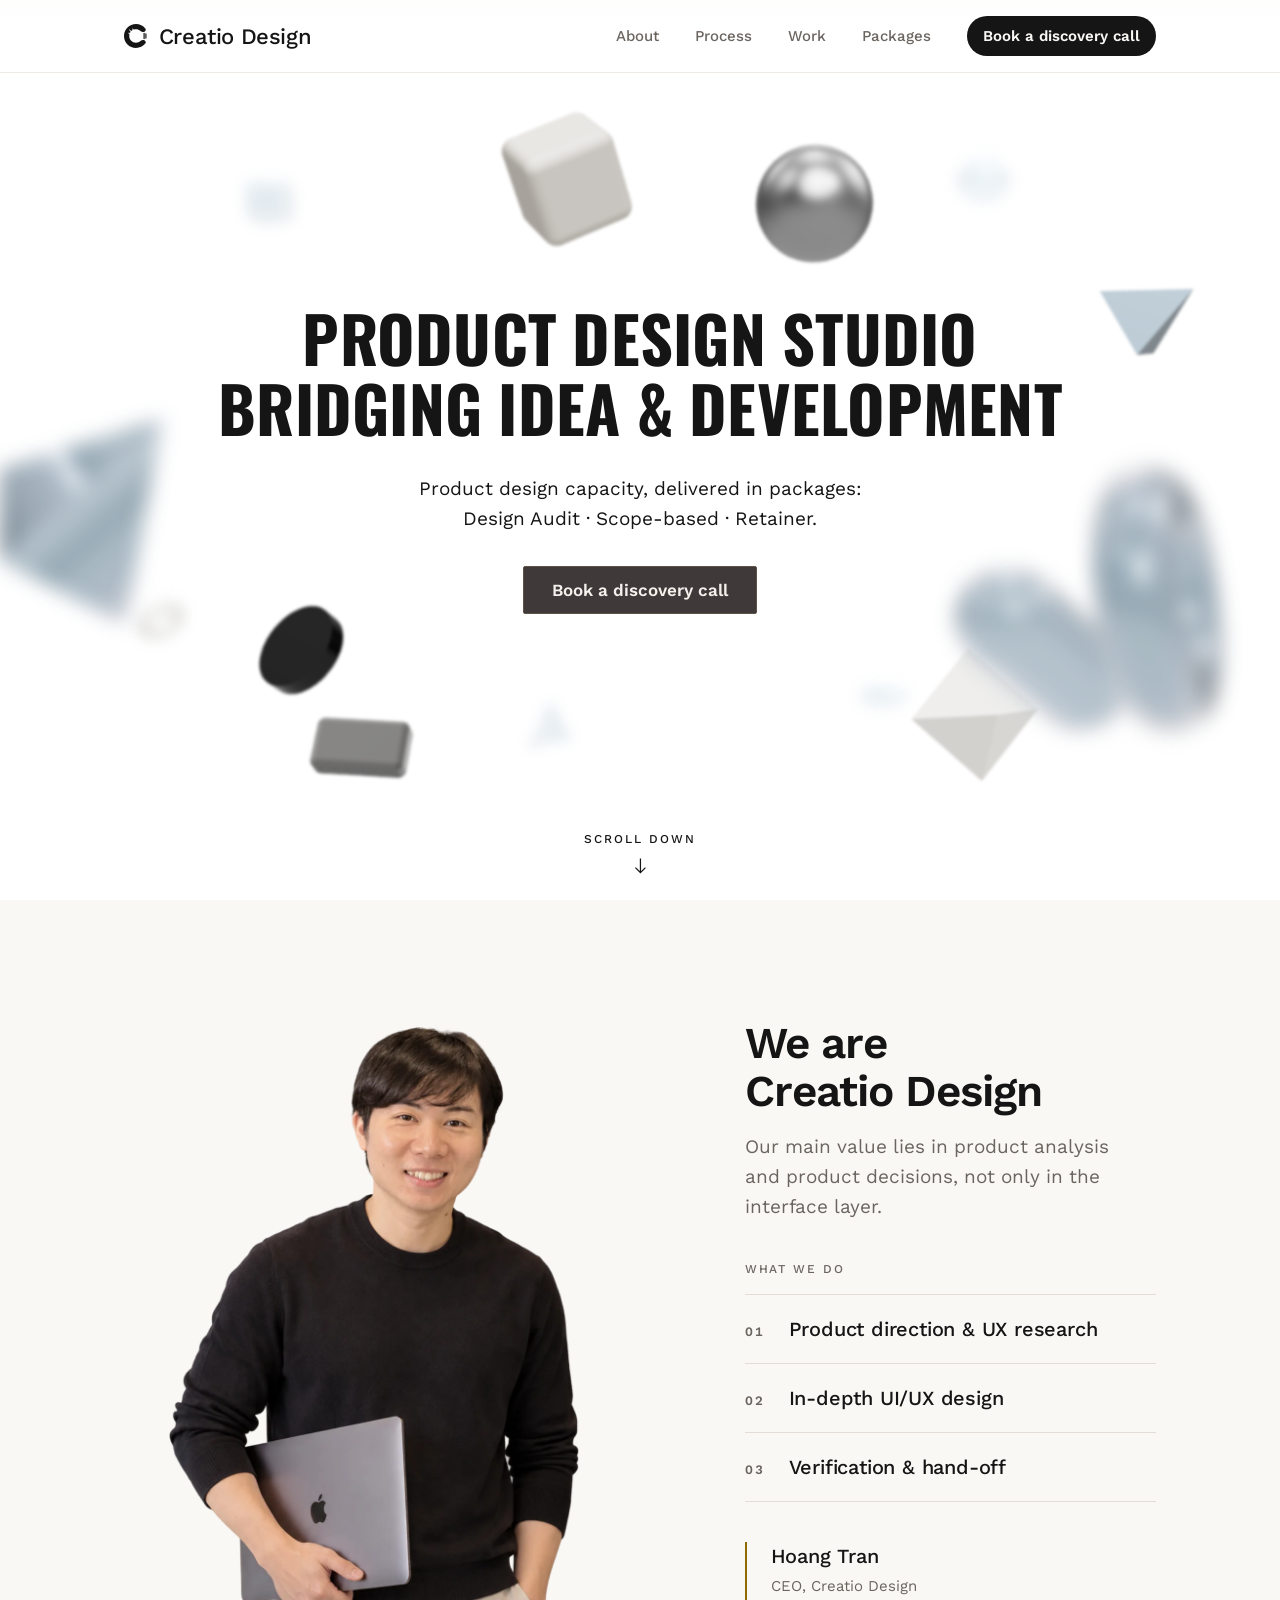
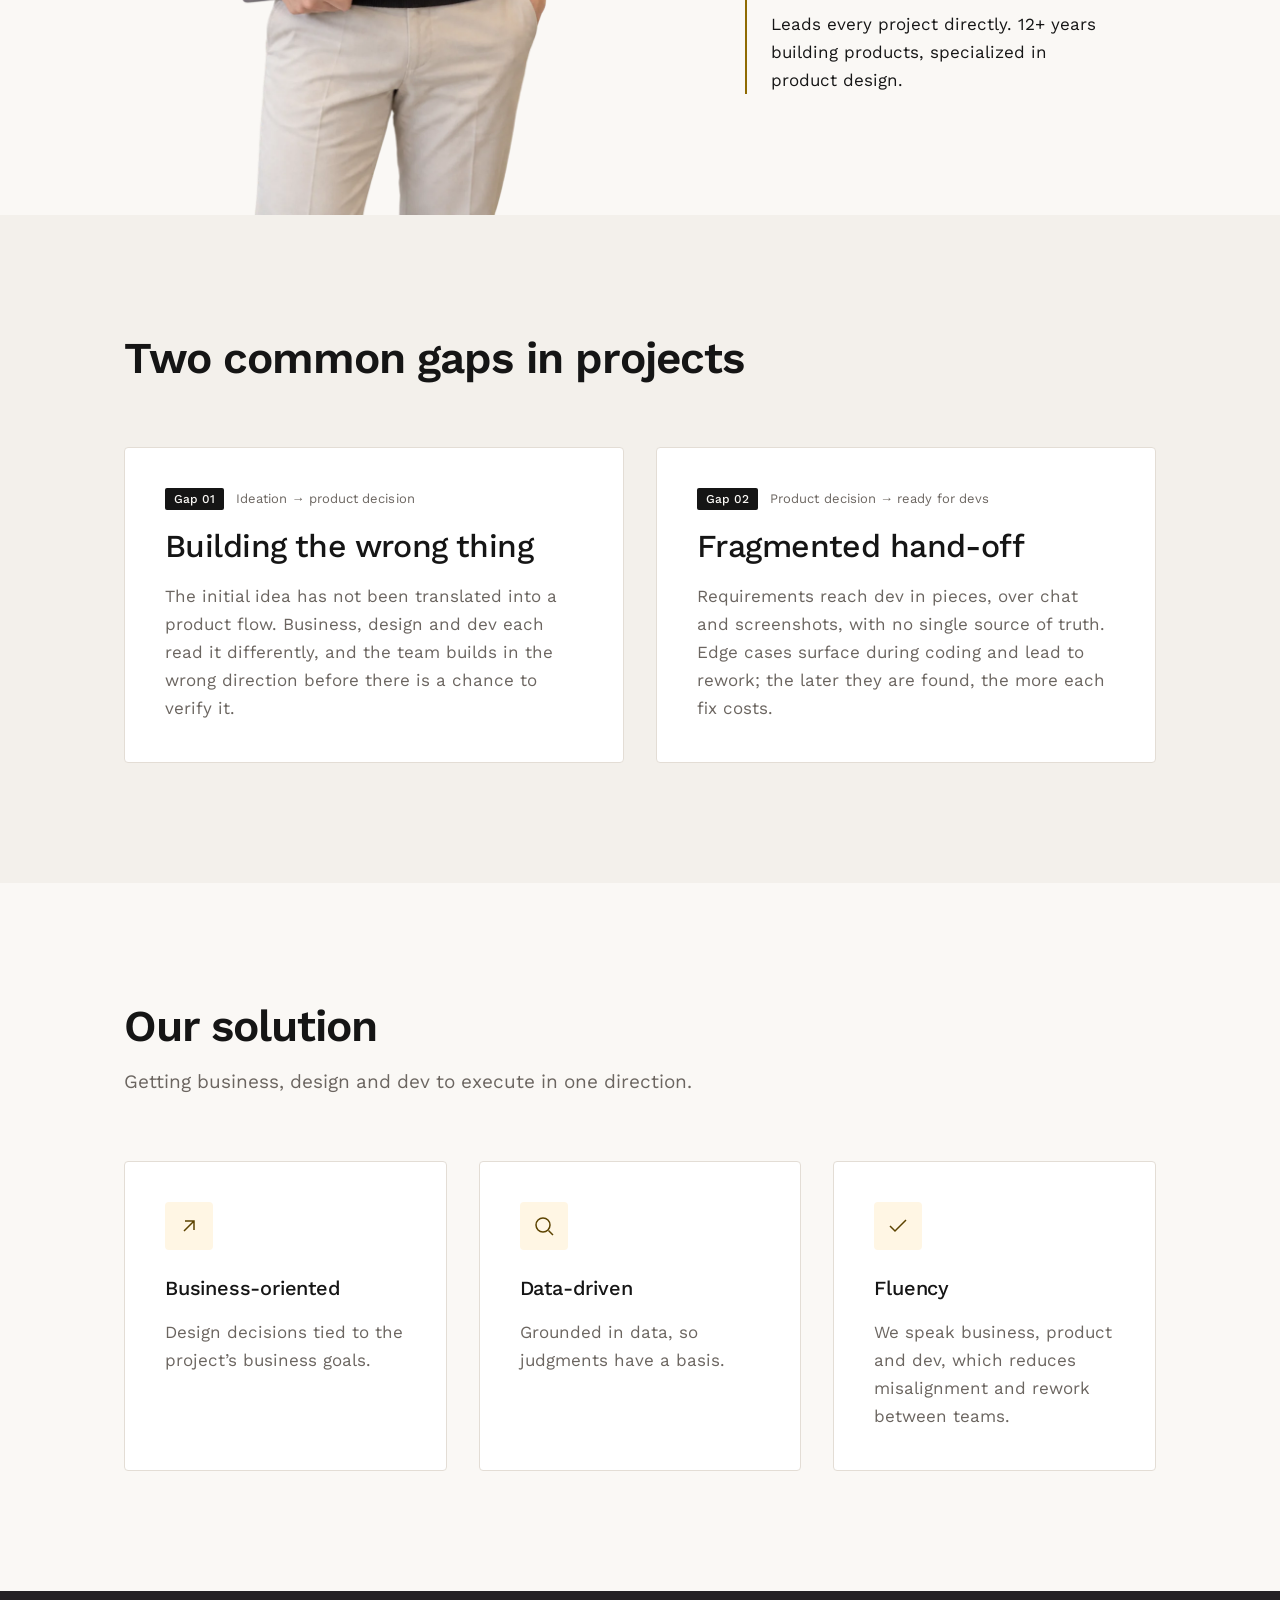
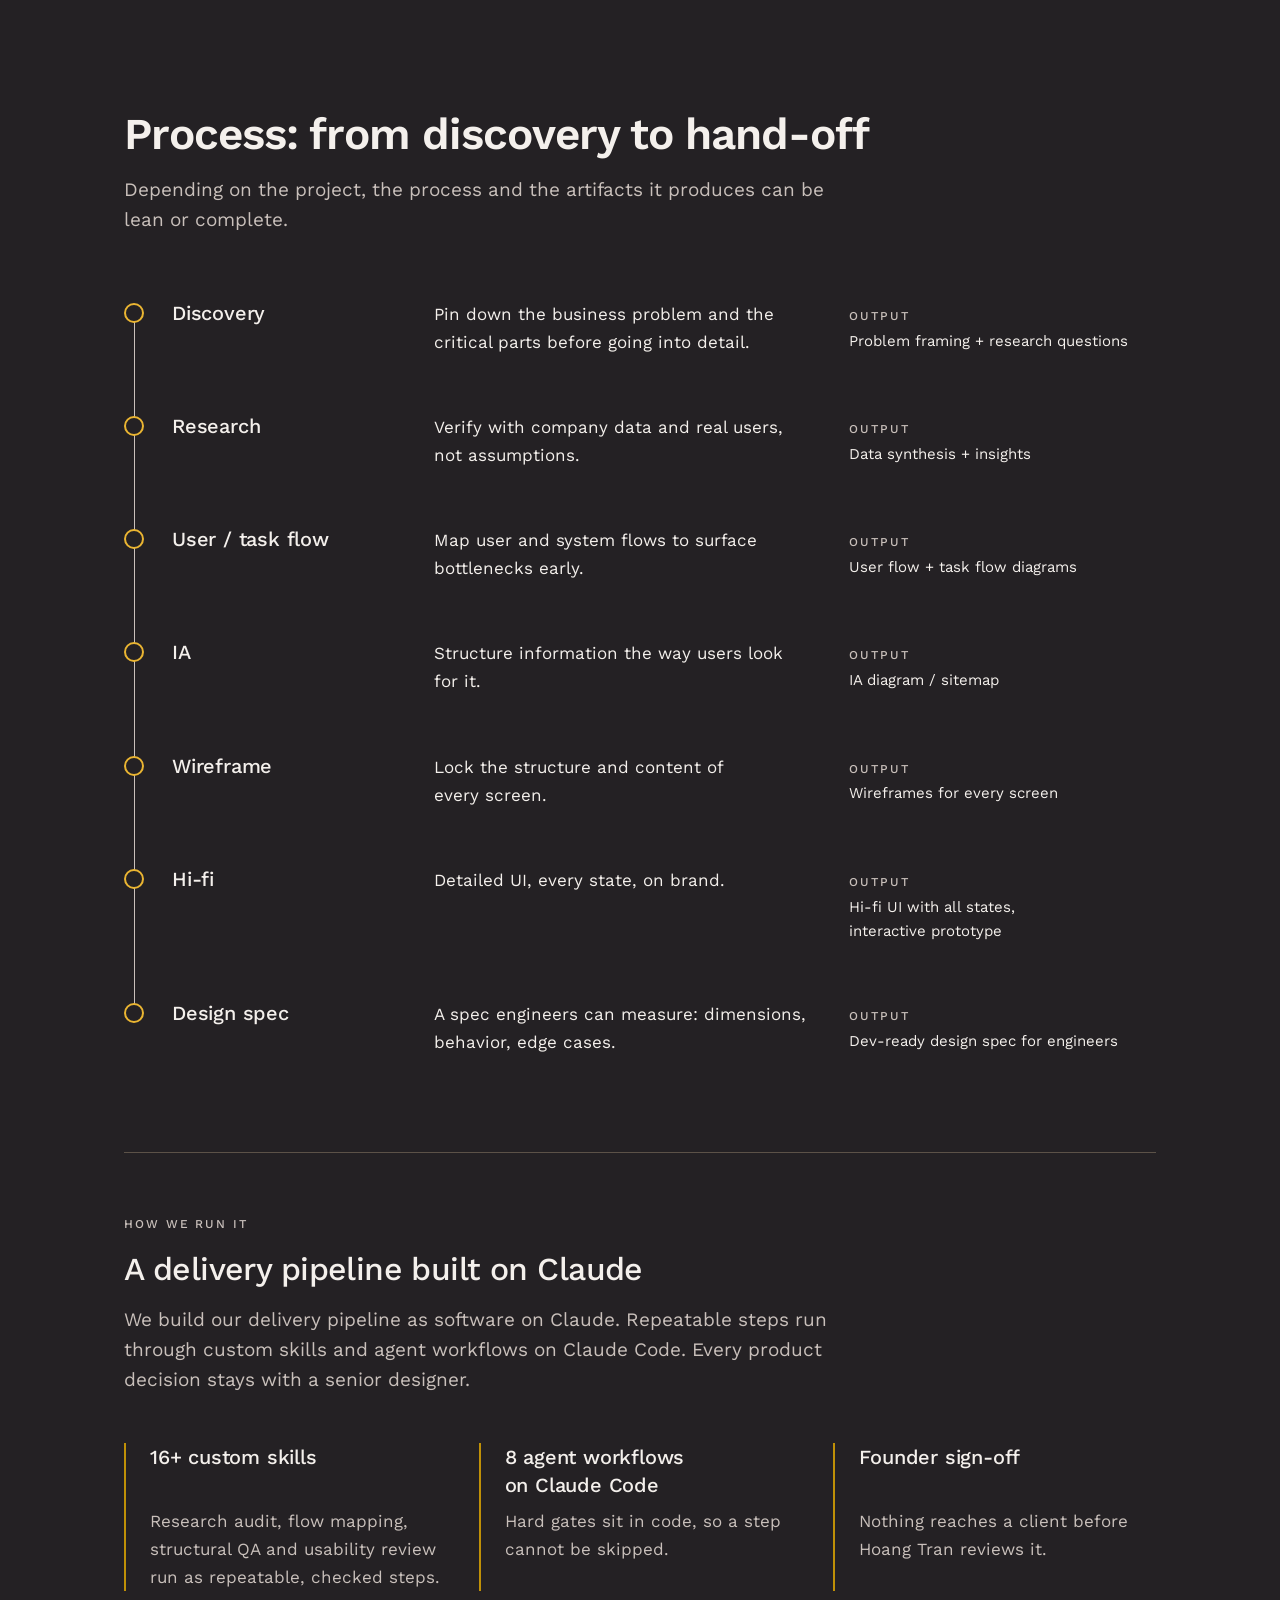
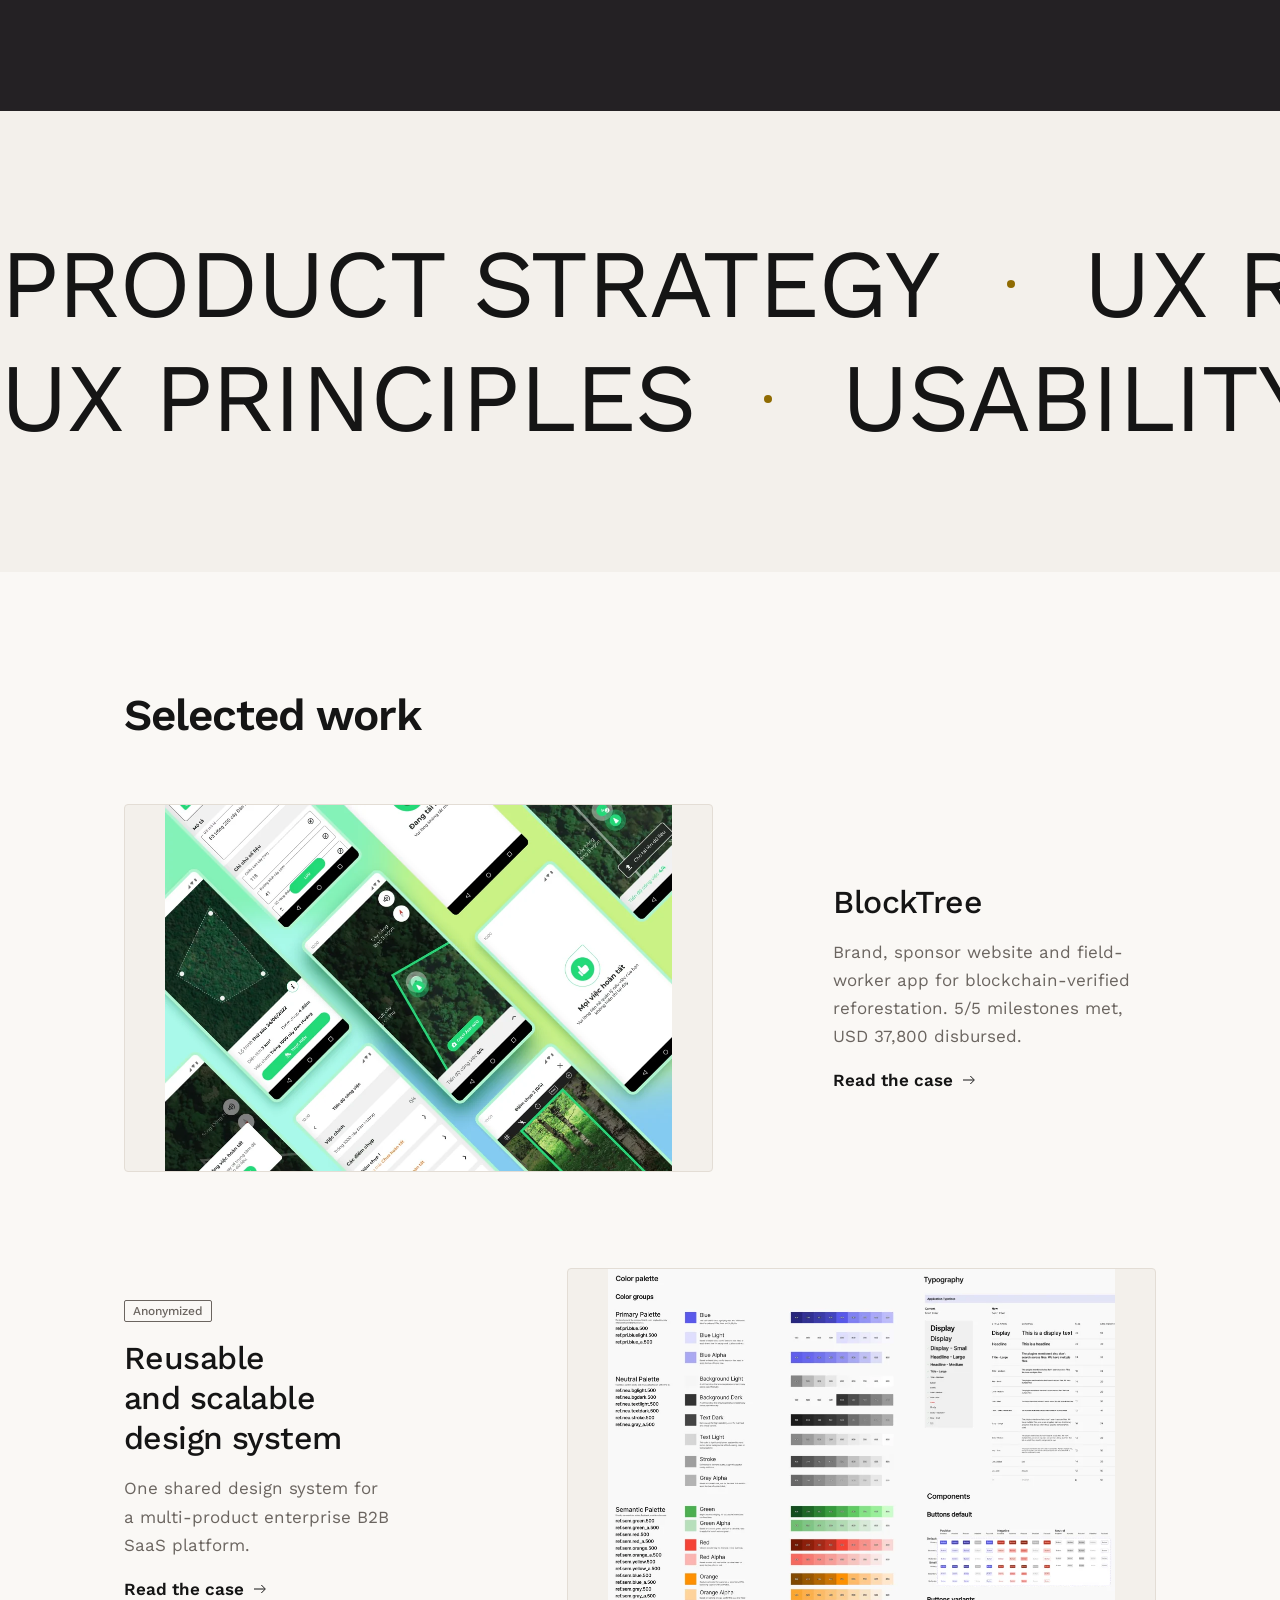
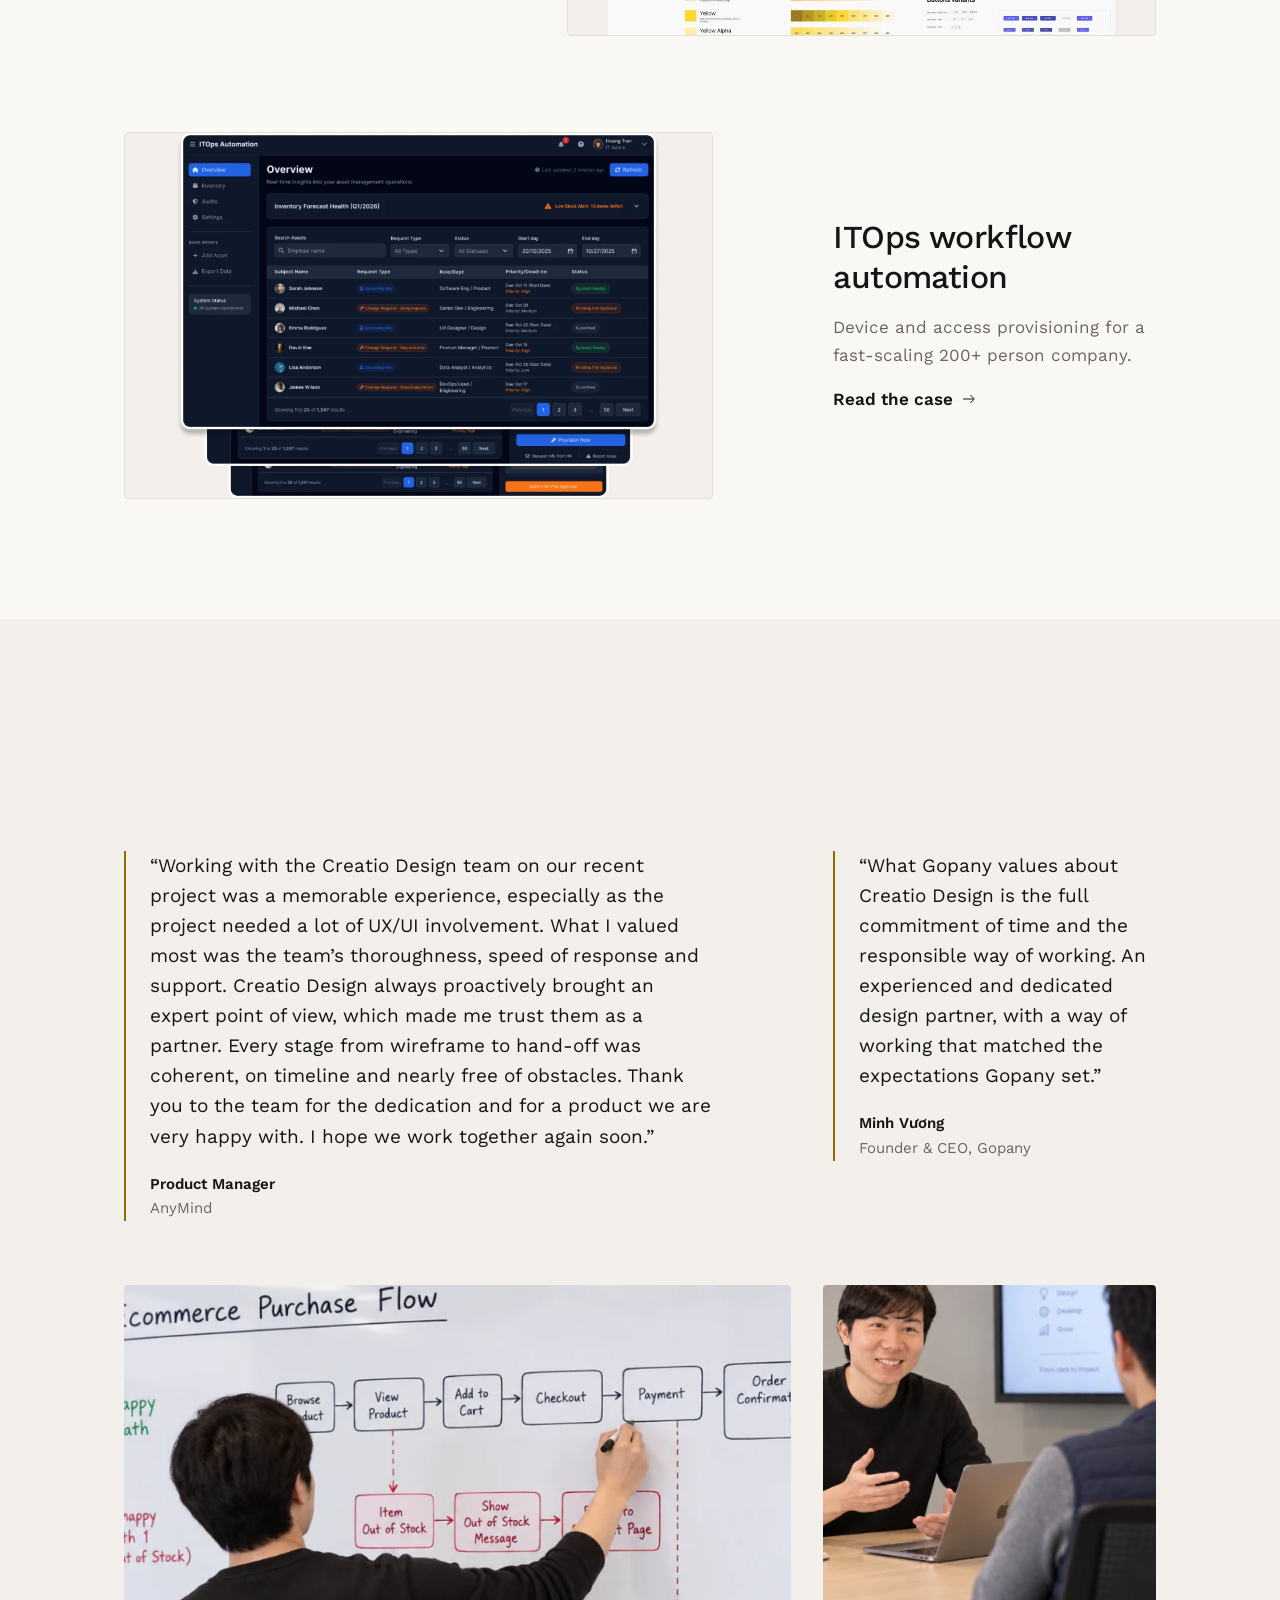
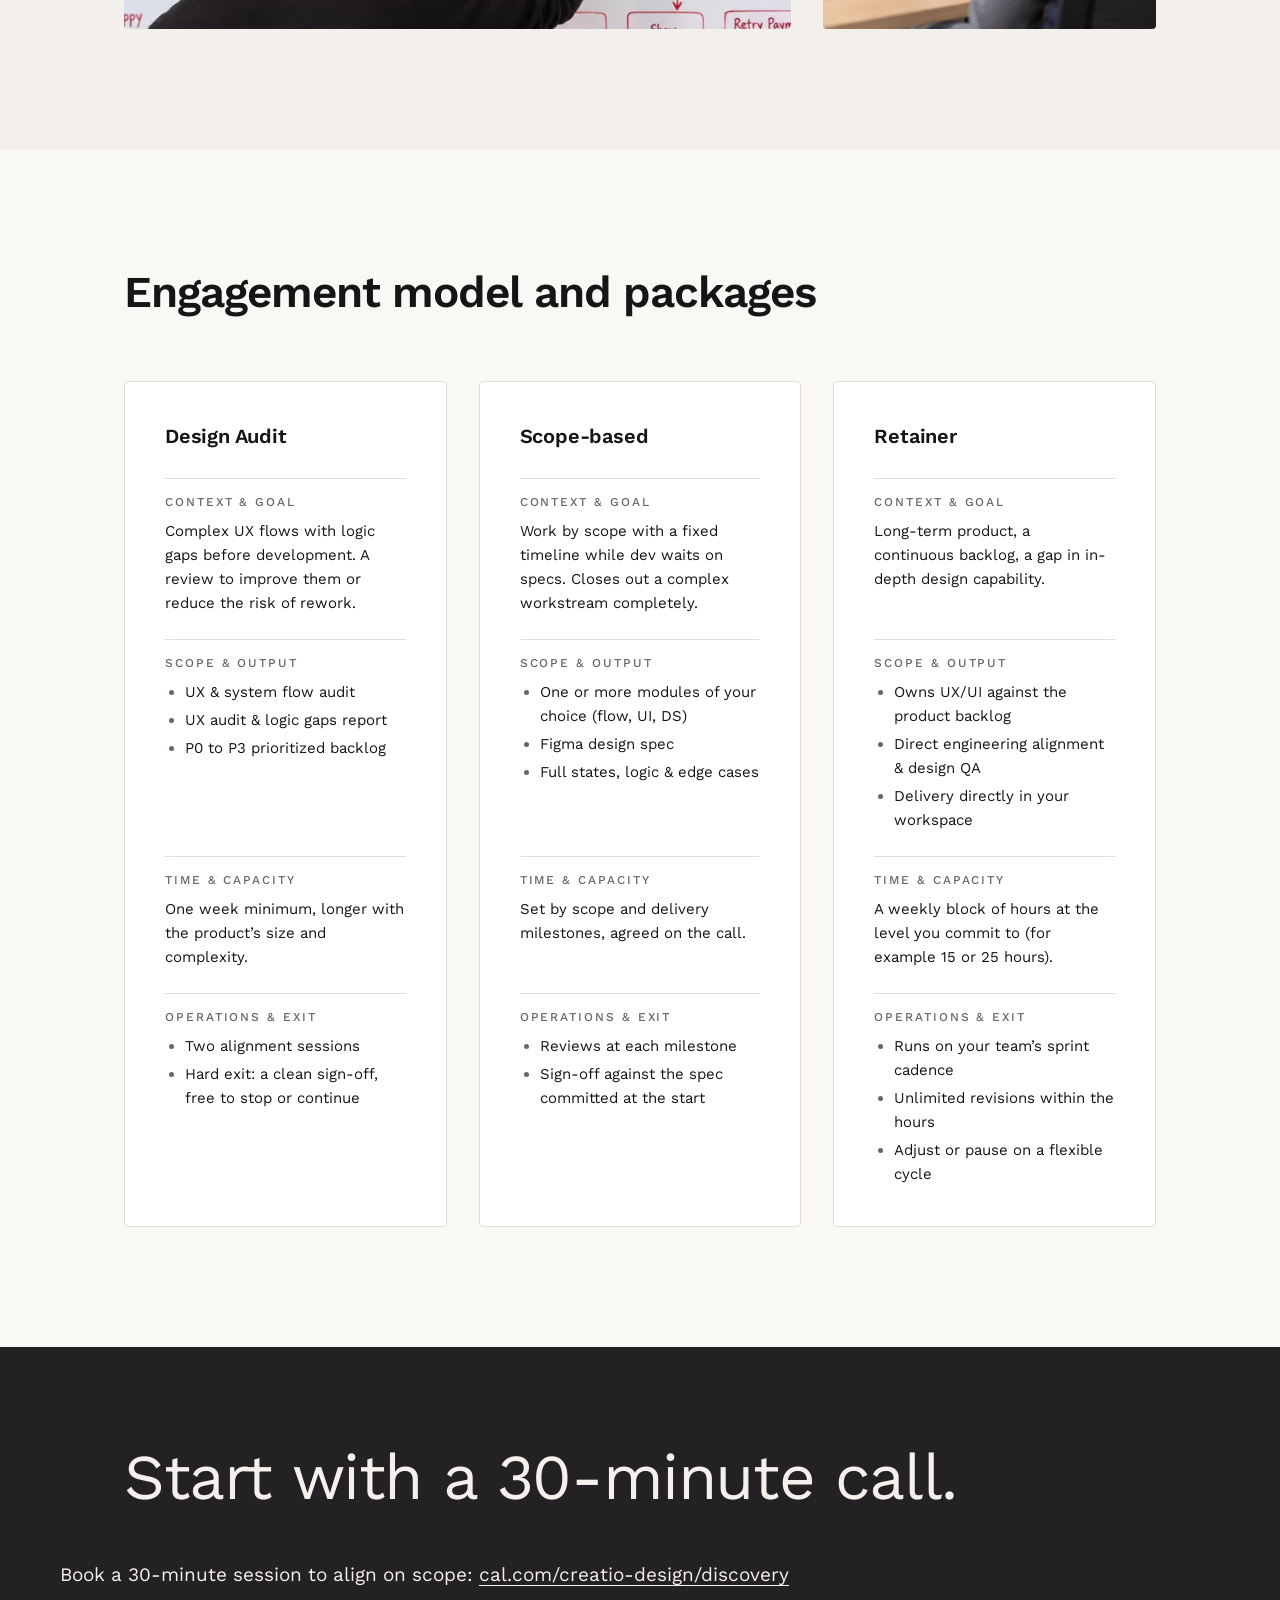
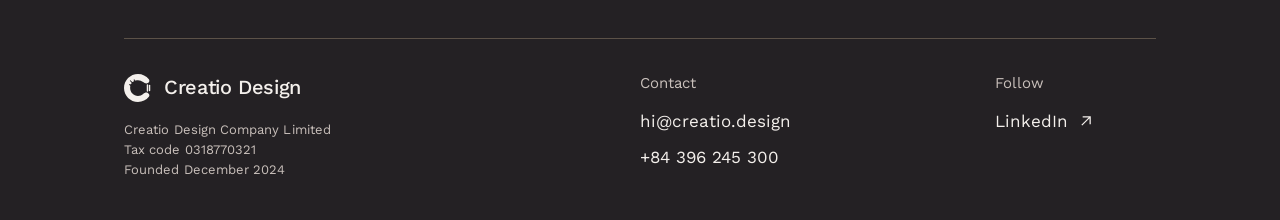
==== commit 313f5f33: "Hero: replace the amber disc field with a mixed-material 3D scene - New assets/js/hero-scene.js (thr" ====
--- a/index.html
+++ b/index.html
@@ -96,9 +96,9 @@
   </header>
 
   <main id="main">
-    <!-- Hero (archetype H): white band, full viewport, three-depth amber field drawn by site.js -->
+    <!-- Hero (archetype H): white band, full viewport, mixed-material 3D objects on three depth planes drawn by hero-scene.js -->
     <section class="hero" aria-labelledby="hero-title">
-      <canvas class="hero__field" aria-hidden="true"></canvas>
+      <div class="hero__scene" aria-hidden="true"></div>
       <div class="cds-container hero__inner">
         <h1 id="hero-title" class="cds-h cds-h--oswald-m hero__title">
           <span class="hero__title-line">Product design studio</span>
--- a/assets/css/site.css
+++ b/assets/css/site.css
@@ -238,9 +238,10 @@
 }
 .js-reveal .reveal.is-in { opacity: 1; transform: none; }
 
-/* ---------- hero: white band, centred, amber bokeh field (Figma example 147:1032) ---------- */
+/* ---------- hero: white band, centred, 3D objects on far, mid and near planes (hero-scene.js) ---------- */
 .hero {
   position: relative;
+  isolation: isolate;
   overflow: hidden;
   display: flex;
   align-items: center;
@@ -253,10 +254,20 @@
   padding-top: calc(var(--site-header-h) + var(--sys-space-64));
   padding-bottom: var(--sys-space-120);
 }
-.hero__field { position: absolute; inset: 0; width: 100%; height: 100%; display: block; pointer-events: none; }
-.hero__inner { position: relative; display: flex; flex-direction: column; align-items: center; gap: var(--sys-space-32); }
+/* The scene's canvases stack by z-index inside the hero: far 0, mid 1, link lines 2, text 3, near 4. */
+.hero__scene { position: absolute; inset: 0; pointer-events: none; }
+.hero__scene canvas {
+  position: absolute;
+  inset: 0;
+  width: 100%;
+  height: 100%;
+  display: block;
+  transition: opacity calc(var(--sys-motion-overlay) * 4) var(--sys-ease-standard);
+}
+.hero__inner { position: relative; z-index: 3; display: flex; flex-direction: column; align-items: center; gap: var(--sys-space-32); }
 .hero__scroll {
   position: absolute;
+  z-index: 3;
   left: 50%;
   bottom: var(--sys-space-24);
   transform: translateX(-50%);
